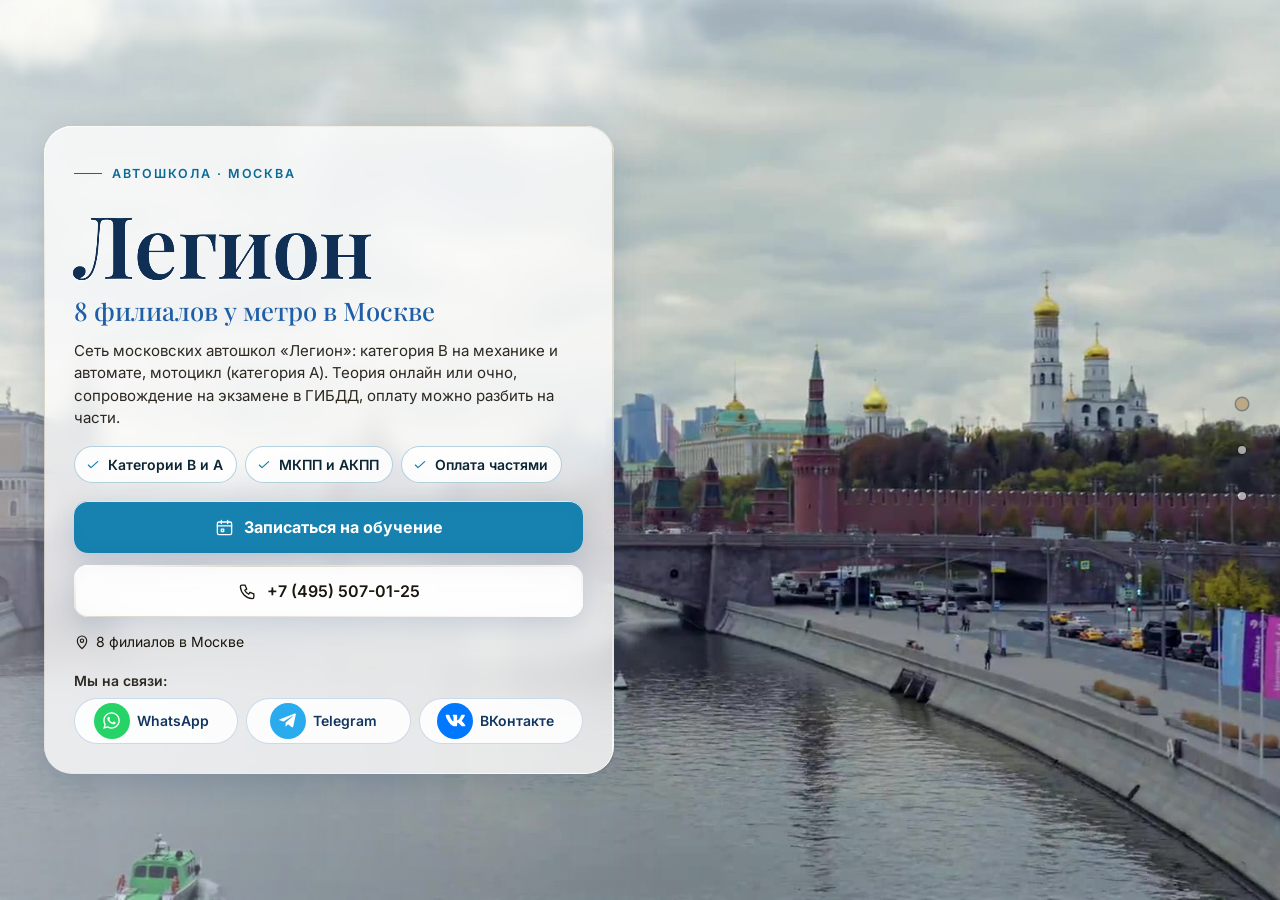
==== index.html @ 0f0a2a5a "Автошкола «Легион»: этап 1 — главная, цены, контакты" ====
<!DOCTYPE html>
<html lang="ru" data-theme="light">
<head>
<meta charset="utf-8">
<meta name="viewport" content="width=device-width, initial-scale=1, viewport-fit=cover">
<title>Автошкола «Легион» — права категорий B и A, 8 филиалов в Москве, от 34 000 ₽</title>
<meta name="description" content="Автошкола «Легион» в Москве: категория B на МКПП и АКПП от 34 000 ₽, мотоцикл (A) от 23 000 ₽. 8 филиалов у метро: Семёновская, Новокосино, Кузьминки, Некрасовка и другие. Телефон +7 (495) 507-01-25.">
<meta name="robots" content="noindex, nofollow, noarchive">
<meta name="geo.region" content="RU-SPE">
<meta name="geo.placename" content="Санкт-Петербург">
<meta name="geo.position" content="59.8944504;30.4585142">
<meta name="ICBM" content="59.8944504, 30.4585142">
<meta property="og:type" content="website">
<meta property="og:locale" content="ru_RU">
<meta property="og:site_name" content="Автошкола «Легион»">
<meta property="og:title" content="Автошкола «Легион» — права категорий B и A, 8 филиалов в Москве, от 34 000 ₽">
<meta property="og:description" content="Автошкола «Легион» в Москве: категория B на МКПП и АКПП от 34 000 ₽, мотоцикл (A) от 23 000 ₽. 8 филиалов у метро: Семёновская, Новокосино, Кузьминки, Некрасовка и другие. Телефон +7 (495) 507-01-25.">
<meta name="twitter:card" content="summary_large_image">
<meta name="twitter:title" content="Автошкола «Легион» — права категорий B и A, 8 филиалов в Москве, от 34 000 ₽">
<meta name="twitter:description" content="Автошкола «Легион» в Москве: категория B на МКПП и АКПП от 34 000 ₽, мотоцикл (A) от 23 000 ₽. 8 филиалов у метро: Семёновская, Новокосино, Кузьминки, Некрасовка и другие. Телефон +7 (495) 507-01-25.">
<meta name="theme-color" content="#eef8fd">
<link rel="icon" href="data:image/svg+xml,%3Csvg%20xmlns%3D%22http%3A//www.w3.org/2000/svg%22%20viewBox%3D%220%200%2064%2064%22%3E%3Crect%20width%3D%2264%22%20height%3D%2264%22%20rx%3D%2214%22%20fill%3D%22%231f5fa8%22/%3E%3Ccircle%20cx%3D%2232%22%20cy%3D%2232%22%20r%3D%2217%22%20fill%3D%22none%22%20stroke%3D%22%23fff%22%20stroke-width%3D%225%22/%3E%3Ccircle%20cx%3D%2232%22%20cy%3D%2232%22%20r%3D%225%22%20fill%3D%22%23ffc54d%22/%3E%3C/svg%3E">
<script>document.documentElement.classList.add('js');try{var _i=parseInt(localStorage.getItem('nb_fs2'),10),_f=[1,1.15,1.3,1.5][_i];if(_f)document.documentElement.style.setProperty('--fs',_f)}catch(e){}</script>
<style id="hero-timing">:root{--hero-d:1.2s}</style>
<link rel="preload" as="image" href="img/hero-poster.jpg" fetchpriority="high">
<!-- шрифты лежат внутри сайта: Google Fonts у российской аудитории режется -->
<style>
@font-face{font-family:'Inter';font-style:normal;font-weight:400;font-display:swap;src:url(assets/fonts/inter-400-cyrillic-ext.woff2) format('woff2');unicode-range:U+0460-052F, U+1C80-1C8A, U+20B4, U+2DE0-2DFF, U+A640-A69F, U+FE2E-FE2F}
@font-face{font-family:'Inter';font-style:normal;font-weight:400;font-display:swap;src:url(assets/fonts/inter-400-cyrillic.woff2) format('woff2');unicode-range:U+0301, U+0400-045F, U+0490-0491, U+04B0-04B1, U+2116}
@font-face{font-family:'Inter';font-style:normal;font-weight:400;font-display:swap;src:url(assets/fonts/inter-400-latin-ext.woff2) format('woff2');unicode-range:U+0100-02BA, U+02BD-02C5, U+02C7-02CC, U+02CE-02D7, U+02DD-02FF, U+0304, U+0308, U+0329, U+1D00-1DBF, U+1E00-1E9F, U+1EF2-1EFF, U+2020, U+20A0-20AB, U+20AD-20C0, U+2113, U+2C60-2C7F, U+A720-A7FF}
@font-face{font-family:'Inter';font-style:normal;font-weight:400;font-display:swap;src:url(assets/fonts/inter-400-latin.woff2) format('woff2');unicode-range:U+0000-00FF, U+0131, U+0152-0153, U+02BB-02BC, U+02C6, U+02DA, U+02DC, U+0304, U+0308, U+0329, U+2000-206F, U+20AC, U+2122, U+2191, U+2193, U+2212, U+2215, U+FEFF, U+FFFD}
@font-face{font-family:'Inter';font-style:normal;font-weight:500;font-display:swap;src:url(assets/fonts/inter-500-cyrillic-ext.woff2) format('woff2');unicode-range:U+0460-052F, U+1C80-1C8A, U+20B4, U+2DE0-2DFF, U+A640-A69F, U+FE2E-FE2F}
@font-face{font-family:'Inter';font-style:normal;font-weight:500;font-display:swap;src:url(assets/fonts/inter-500-cyrillic.woff2) format('woff2');unicode-range:U+0301, U+0400-045F, U+0490-0491, U+04B0-04B1, U+2116}
@font-face{font-family:'Inter';font-style:normal;font-weight:500;font-display:swap;src:url(assets/fonts/inter-500-latin-ext.woff2) format('woff2');unicode-range:U+0100-02BA, U+02BD-02C5, U+02C7-02CC, U+02CE-02D7, U+02DD-02FF, U+0304, U+0308, U+0329, U+1D00-1DBF, U+1E00-1E9F, U+1EF2-1EFF, U+2020, U+20A0-20AB, U+20AD-20C0, U+2113, U+2C60-2C7F, U+A720-A7FF}
@font-face{font-family:'Inter';font-style:normal;font-weight:500;font-display:swap;src:url(assets/fonts/inter-500-latin.woff2) format('woff2');unicode-range:U+0000-00FF, U+0131, U+0152-0153, U+02BB-02BC, U+02C6, U+02DA, U+02DC, U+0304, U+0308, U+0329, U+2000-206F, U+20AC, U+2122, U+2191, U+2193, U+2212, U+2215, U+FEFF, U+FFFD}
@font-face{font-family:'Inter';font-style:normal;font-weight:600;font-display:swap;src:url(assets/fonts/inter-600-cyrillic-ext.woff2) format('woff2');unicode-range:U+0460-052F, U+1C80-1C8A, U+20B4, U+2DE0-2DFF, U+A640-A69F, U+FE2E-FE2F}
@font-face{font-family:'Inter';font-style:normal;font-weight:600;font-display:swap;src:url(assets/fonts/inter-600-cyrillic.woff2) format('woff2');unicode-range:U+0301, U+0400-045F, U+0490-0491, U+04B0-04B1, U+2116}
@font-face{font-family:'Inter';font-style:normal;font-weight:600;font-display:swap;src:url(assets/fonts/inter-600-latin-ext.woff2) format('woff2');unicode-range:U+0100-02BA, U+02BD-02C5, U+02C7-02CC, U+02CE-02D7, U+02DD-02FF, U+0304, U+0308, U+0329, U+1D00-1DBF, U+1E00-1E9F, U+1EF2-1EFF, U+2020, U+20A0-20AB, U+20AD-20C0, U+2113, U+2C60-2C7F, U+A720-A7FF}
@font-face{font-family:'Inter';font-style:normal;font-weight:600;font-display:swap;src:url(assets/fonts/inter-600-latin.woff2) format('woff2');unicode-range:U+0000-00FF, U+0131, U+0152-0153, U+02BB-02BC, U+02C6, U+02DA, U+02DC, U+0304, U+0308, U+0329, U+2000-206F, U+20AC, U+2122, U+2191, U+2193, U+2212, U+2215, U+FEFF, U+FFFD}
@font-face{font-family:'Inter';font-style:normal;font-weight:700;font-display:swap;src:url(assets/fonts/inter-700-cyrillic-ext.woff2) format('woff2');unicode-range:U+0460-052F, U+1C80-1C8A, U+20B4, U+2DE0-2DFF, U+A640-A69F, U+FE2E-FE2F}
@font-face{font-family:'Inter';font-style:normal;font-weight:700;font-display:swap;src:url(assets/fonts/inter-700-cyrillic.woff2) format('woff2');unicode-range:U+0301, U+0400-045F, U+0490-0491, U+04B0-04B1, U+2116}
@font-face{font-family:'Inter';font-style:normal;font-weight:700;font-display:swap;src:url(assets/fonts/inter-700-latin-ext.woff2) format('woff2');unicode-range:U+0100-02BA, U+02BD-02C5, U+02C7-02CC, U+02CE-02D7, U+02DD-02FF, U+0304, U+0308, U+0329, U+1D00-1DBF, U+1E00-1E9F, U+1EF2-1EFF, U+2020, U+20A0-20AB, U+20AD-20C0, U+2113, U+2C60-2C7F, U+A720-A7FF}
@font-face{font-family:'Inter';font-style:normal;font-weight:700;font-display:swap;src:url(assets/fonts/inter-700-latin.woff2) format('woff2');unicode-range:U+0000-00FF, U+0131, U+0152-0153, U+02BB-02BC, U+02C6, U+02DA, U+02DC, U+0304, U+0308, U+0329, U+2000-206F, U+20AC, U+2122, U+2191, U+2193, U+2212, U+2215, U+FEFF, U+FFFD}
@font-face{font-family:'Playfair Display';font-style:normal;font-weight:500;font-display:swap;src:url(assets/fonts/playfair-display-500-cyrillic.woff2) format('woff2');unicode-range:U+0301, U+0400-045F, U+0490-0491, U+04B0-04B1, U+2116}
@font-face{font-family:'Playfair Display';font-style:normal;font-weight:500;font-display:swap;src:url(assets/fonts/playfair-display-500-latin-ext.woff2) format('woff2');unicode-range:U+0100-02BA, U+02BD-02C5, U+02C7-02CC, U+02CE-02D7, U+02DD-02FF, U+0304, U+0308, U+0329, U+1D00-1DBF, U+1E00-1E9F, U+1EF2-1EFF, U+2020, U+20A0-20AB, U+20AD-20C0, U+2113, U+2C60-2C7F, U+A720-A7FF}
@font-face{font-family:'Playfair Display';font-style:normal;font-weight:500;font-display:swap;src:url(assets/fonts/playfair-display-500-latin.woff2) format('woff2');unicode-range:U+0000-00FF, U+0131, U+0152-0153, U+02BB-02BC, U+02C6, U+02DA, U+02DC, U+0304, U+0308, U+0329, U+2000-206F, U+20AC, U+2122, U+2191, U+2193, U+2212, U+2215, U+FEFF, U+FFFD}
@font-face{font-family:'Playfair Display';font-style:normal;font-weight:600;font-display:swap;src:url(assets/fonts/playfair-display-600-cyrillic.woff2) format('woff2');unicode-range:U+0301, U+0400-045F, U+0490-0491, U+04B0-04B1, U+2116}
@font-face{font-family:'Playfair Display';font-style:normal;font-weight:600;font-display:swap;src:url(assets/fonts/playfair-display-600-latin-ext.woff2) format('woff2');unicode-range:U+0100-02BA, U+02BD-02C5, U+02C7-02CC, U+02CE-02D7, U+02DD-02FF, U+0304, U+0308, U+0329, U+1D00-1DBF, U+1E00-1E9F, U+1EF2-1EFF, U+2020, U+20A0-20AB, U+20AD-20C0, U+2113, U+2C60-2C7F, U+A720-A7FF}
@font-face{font-family:'Playfair Display';font-style:normal;font-weight:600;font-display:swap;src:url(assets/fonts/playfair-display-600-latin.woff2) format('woff2');unicode-range:U+0000-00FF, U+0131, U+0152-0153, U+02BB-02BC, U+02C6, U+02DA, U+02DC, U+0304, U+0308, U+0329, U+2000-206F, U+20AC, U+2122, U+2191, U+2193, U+2212, U+2215, U+FEFF, U+FFFD}
/* ===== Notary site — generator stylesheet (light warm base, dark theme by toggle) ===== */
:root{
  --p100:#665230; --p90:#97825e; --p80:#bba887; --p70:#c2b9a9; --p50:#dad5ce; --p40:#e0dedb;
  --p30:#eeece9; --p20:#f1f1f0; --p10:#f8f8f8; --n100:#0e0f11; --n90:#3c404b; --n10:#fff;

  --bg:var(--p10); --bg2:var(--p20); --bg3:var(--p30); --card:var(--n10); --text:var(--n100); --muted:var(--n90);
  --line:var(--p50); --line2:var(--p40); --accent:var(--p90); --accent-d:var(--p100); --accent-l:var(--p80); --accent-soft:var(--p30);
  --on-accent:#fff; --shadow:0 1px 10px rgba(51,51,51,.10); --shadow-lg:0 12px 40px rgba(30,24,10,.14);
  --hero-ov1:rgba(14,15,17,.72); --hero-ov2:rgba(14,15,17,.30); --sec-ov:rgba(248,248,248,.72);
  --ok:#2e8b57; --bad:#b4453b;
  /* те же цвета составляющими: rgba() понимают все браузеры, color-mix() — нет */
  --bg-rgb:248,248,248; --card-rgb:255,255,255; --accent-rgb:151,130,94; --ok-rgb:46,139,87;

  --zc:var(--fs); --fs:1; --vwu:calc(1vw / var(--fs)); --vhu:calc(1vh / var(--fs));   /* масштаб текста (А−/А+) и «честные» vw/vh под ним */
  --hdr-h:68px; --bar-h:70px; --vh:calc(100*var(--vhu)); --gap:24px; --radius:14px; --radius-s:10px;
  --font:"Inter",Tahoma,Arial,sans-serif; --serif:"Playfair Display",Georgia,"Times New Roman",serif;
  --ease:cubic-bezier(.65,.05,.36,1); --speed:520ms;
}
html[data-theme="dark"]{
  --bg:#17150f; --bg2:#1d1a13; --bg3:#252117; --card:#221e15; --text:#f1ebdf; --muted:#b9ae98;
  --line:#3a3325; --line2:#2f2a1e; --accent:#c9b17f; --accent-d:#e0cf9f; --accent-l:#8d7b58; --accent-soft:#2a251a;
  --on-accent:#17150f; --shadow:0 1px 12px rgba(0,0,0,.45); --shadow-lg:0 14px 40px rgba(0,0,0,.55);
  --hero-ov1:rgba(10,9,6,.80); --hero-ov2:rgba(10,9,6,.40); --sec-ov:rgba(16,15,12,.76);
  --bg-rgb:23,21,15; --card-rgb:34,30,21; --accent-rgb:201,177,127;
}

*,*::before,*::after{box-sizing:border-box}
/* А−/А+: весь сайт — шапка, плашки, меню, формы, окна — растёт пропорционально, как при увеличении масштаба в браузере */
html{-webkit-text-size-adjust:100%;scroll-behavior:auto;zoom:var(--fs,1)}
html,body{height:100%;margin:0;overflow:hidden;background:var(--bg);color:var(--text);
  font-family:var(--font);font-size:16px;line-height:1.55;-webkit-font-smoothing:antialiased}
body{overscroll-behavior:none;position:relative}
a{color:inherit;text-decoration:none}
img{display:block;max-width:100%}
button{font:inherit;color:inherit;background:none;border:0;padding:0;cursor:pointer}
input,select,textarea{font:inherit;color:inherit}
h1,h2,h3,h4,p{margin:0}
ul{margin:0;padding:0;list-style:none}
svg{display:block}
.ico{width:22px;height:22px;stroke:currentColor;fill:none;stroke-width:1.7;stroke-linecap:round;stroke-linejoin:round;flex:none}
.vh{position:absolute!important;width:1px;height:1px;overflow:hidden;clip:rect(0 0 0 0);white-space:nowrap}

/* ---------- typography helpers ---------- */
.kicker{display:inline-flex;align-items:center;gap:10px;font-size:13px;font-weight:600;letter-spacing:.14em;text-transform:uppercase;color:var(--accent)}
.kicker::before{content:"";width:28px;height:1px;background:var(--accent)}
.h2{font-size:clamp(26px,calc(3.2*var(--vwu,1vw)),40px);font-weight:600;letter-spacing:-.02em;line-height:1.12;margin-top:10px}
.lead{color:var(--muted);font-size:17px;max-width:640px;margin-top:12px}
.sec-head{margin-bottom:28px}
#contacts .sec-head{margin-bottom:18px}

/* ---------- buttons ---------- */
.btn{display:inline-flex;align-items:center;justify-content:center;gap:10px;min-height:48px;padding:0 22px;border-radius:999px;
  font-weight:600;font-size:15px;line-height:1;border:1.5px solid transparent;transition:background .25s,color .25s,border-color .25s,transform .2s,box-shadow .25s;white-space:nowrap}
.btn:active{transform:translateY(1px)}
.btn-primary{background:var(--accent-d);color:var(--on-accent);border-color:var(--accent-d)}
.btn-primary:hover{background:var(--accent);border-color:var(--accent);color:#fff}
html[data-theme="dark"] .btn-primary:hover{color:#17150f}
.btn-ghost{border-color:var(--line);color:var(--text);background:var(--card)}
.btn-ghost:hover{border-color:var(--accent);color:var(--accent-d)}
.btn-light{background:rgba(255,255,255,.14);color:#fff;border-color:rgba(255,255,255,.55);backdrop-filter:blur(6px)}
.btn-light:hover{background:#fff;color:var(--n100)}
.btn-white{background:#fff;color:var(--n100);border-color:#fff}
.btn-white:hover{background:var(--p30);border-color:var(--p30)}
.btn .ico{width:18px;height:18px}
.btn-sm{min-height:44px;padding:0 16px;font-size:14px}

/* ---------- header ---------- */
.hdr{position:fixed;top:0;left:0;right:0;height:var(--hdr-h);z-index:200;display:flex;align-items:center;
  zoom:calc(1 / var(--zc,1)); --vwu:1vw; --vhu:1vh;   /* А−/А+ шапку не трогают: она всегда как при 100 % (страница в zoom, шапка — встречный zoom) */
  background:rgba(var(--bg-rgb),.88);backdrop-filter:blur(12px);-webkit-backdrop-filter:blur(12px);
  border-bottom:1px solid var(--line2);transition:background .3s}
.hdr-in{width:100%;max-width:1280px;margin:0 auto;padding:0 28px;display:flex;align-items:center;gap:24px}
.brand{display:flex;align-items:center;gap:12px;min-width:0;min-height:44px}
.mono-img{object-fit:contain;background:#fff;padding:2px;box-sizing:border-box}
.mono{width:42px;height:42px;border-radius:12px;background:var(--accent-d);color:var(--on-accent);display:grid;place-items:center;
  font-family:var(--serif);font-size:20px;font-weight:600;flex:none;letter-spacing:.02em}
.brand-t{display:flex;flex-direction:column;line-height:1.15;min-width:0}
.brand-n{font-weight:600;font-size:15px;white-space:nowrap;overflow:hidden;text-overflow:ellipsis}
.brand-s{font-size:13px;color:var(--muted);white-space:nowrap;overflow:hidden;text-overflow:ellipsis}
.nav{display:flex;align-items:center;gap:4px;margin-left:auto}
.nav > li{position:relative}
.nav-a{display:inline-flex;align-items:center;gap:6px;min-height:44px;padding:10px 12px;border-radius:8px;font-size:14px;font-weight:500;color:var(--text);opacity:.8;transition:opacity .2s,background .2s}
.nav-a:hover,.nav-a.cur,.nav > li.open > .nav-a{opacity:1;background:var(--bg3)}
.nav-a .chev{width:14px;height:14px;transition:transform .25s}
.nav > li.open > .nav-a .chev{transform:rotate(180deg)}
.hdr-tools{display:flex;align-items:center;gap:6px;margin-left:8px}
.tool{width:44px;height:44px;border-radius:10px;display:grid;place-items:center;color:var(--text);opacity:.8;transition:background .2s,opacity .2s}
.tool:hover{background:var(--bg3);opacity:1}
.tool .ico{width:20px;height:20px}
.tool-lang{width:auto;padding:0 10px;gap:6px;font-size:13px;font-weight:600;letter-spacing:.04em;display:flex;align-items:center}
.lang-wrap{position:relative}
.lang-dd{position:absolute;right:0;top:calc(100% + 8px);background:var(--card);border:1px solid var(--line);border-radius:12px;box-shadow:var(--shadow-lg);
  padding:6px;min-width:190px;display:none;z-index:210}
.lang-wrap.open .lang-dd{display:block}
.lang-dd button,.lang-dd a{display:flex;width:100%;align-items:center;gap:10px;min-height:44px;padding:9px 12px;border-radius:8px;font-size:14px;text-align:left}
.lang-dd button:hover,.lang-dd a:hover{background:var(--bg3)}
.lang-dd button.cur,.lang-dd a.cur{color:var(--accent-d);font-weight:600}
.lang-dd b{font-size:13px;letter-spacing:.08em;width:26px;color:var(--muted)}
.hdr-book{margin-left:4px}
.burger{display:none}
.moon,.sun{display:none}
html[data-theme="dark"] .sun{display:block}
html:not([data-theme="dark"]) .moon{display:block}

/* mega menu */
.mega{position:absolute;left:50%;top:calc(100% + 10px);transform:translateX(-50%);width:min(980px,calc(calc(100*var(--vwu,1vw)) - 40px));
  background:var(--card);border:1px solid var(--line);border-radius:16px;box-shadow:var(--shadow-lg);padding:20px;display:none;z-index:210}
.nav > li.open > .mega{display:block}
.mega-head{display:flex;justify-content:space-between;align-items:baseline;gap:16px;padding:0 6px 14px;border-bottom:1px solid var(--line2);margin-bottom:12px}
.mega-head b{font-size:14px}
.mega-head span{font-size:13px;color:var(--muted)}
.mega-grid{display:grid;grid-template-columns:repeat(2,1fr);gap:4px}
.mega-it{display:flex;gap:12px;align-items:flex-start;padding:10px 12px;border-radius:10px;text-align:left;width:100%;transition:background .2s}
.mega-it:hover{background:var(--bg3)}
.mega-it .cic{width:38px;height:38px;border-radius:10px;background:var(--accent-soft);color:var(--accent-d);display:grid;place-items:center;flex:none}
.mega-it .cic .ico{width:20px;height:20px}
.mega-it b{display:block;font-size:14px;font-weight:600}
.mega-it small{display:block;font-size:13px;color:var(--muted);line-height:1.35;margin-top:2px}
.mega-it em{font-style:normal;font-size:13px;color:var(--accent);margin-top:3px;display:block}

/* mobile menu */
.mmenu{position:fixed;top:calc(var(--hdr-h) / var(--zc,1));left:0;right:0;bottom:var(--bar-h);z-index:190;background:var(--bg);overflow-y:auto;padding:14px 18px 30px;display:none}
.mmenu.open{display:block}
.mmenu a,.mmenu .macc > button{display:flex;align-items:center;justify-content:space-between;width:100%;padding:14px 6px;border-bottom:1px solid var(--line2);font-size:17px;font-weight:500;text-align:left}
.mmenu .macc > button .chev{width:18px;height:18px;transition:transform .25s}
.mmenu .macc.open > button .chev{transform:rotate(180deg)}
.mmenu .macc-list{display:none;padding:4px 0 8px}
.mmenu .macc.open .macc-list{display:block}
.mmenu .macc-list button{display:flex;align-items:center;gap:12px;width:100%;padding:11px 8px;border-radius:10px;text-align:left;font-size:15px}
.mmenu .macc-list button:hover{background:var(--bg3)}
.mmenu .macc-list .cic{width:32px;height:32px;border-radius:8px;background:var(--accent-soft);color:var(--accent-d);display:grid;place-items:center;flex:none}
.mmenu .macc-list .cic .ico{width:17px;height:17px}
.mmenu-foot{display:flex;flex-wrap:wrap;gap:8px;margin-top:18px}
.mmenu-foot .btn{flex:1}

/* ---------- full-page scroller ---------- */
.fp{position:relative;width:100%;height:var(--vh);overflow:hidden}
.fp-track{will-change:transform;transition:transform var(--speed) var(--ease)}
.fp-track.no-anim{transition:none}
.sec{position:relative;height:var(--vh);width:100%;overflow:hidden}
.sec-scroll{height:100%;overflow-y:auto;overflow-x:hidden;display:flex;flex-direction:column;
  padding:calc(var(--hdr-h) / var(--zc,1) + 20px) 28px calc(var(--bar-h) + 96px);-webkit-overflow-scrolling:touch;scrollbar-width:thin;scrollbar-color:var(--line) transparent}
.wrap{margin:auto;width:100%;max-width:1180px}
.sec-alt{background:var(--bg2)}

/* reveal animation */
.rv{opacity:0;transform:translateY(18px);transition:opacity .7s ease,transform .7s ease;transition-delay:calc(var(--i,0) * 90ms)}
.sec.active .rv{opacity:1;transform:none}

/* side dots */
.dots{position:fixed;right:16px;top:50%;transform:translateY(-50%);z-index:150;display:flex;flex-direction:column;gap:2px}
.dots button{position:relative;width:44px;height:44px;display:grid;place-items:center}
.dots button::after{content:"";width:8px;height:8px;border-radius:50%;background:var(--muted);opacity:.45;transition:transform .25s,opacity .25s,background .25s}
.dots button:hover::after{opacity:.9}
.dots button.cur::after{background:var(--accent);opacity:1;transform:scale(1.5)}
.dots button span{position:absolute;right:32px;top:50%;transform:translateY(-50%) translateX(6px);background:var(--n100);color:#fff;font-size:13px;
  padding:5px 10px;border-radius:6px;white-space:nowrap;opacity:0;pointer-events:none;transition:opacity .2s,transform .2s}
.dots button:hover span{opacity:1;transform:translateY(-50%)}
.sec-hero ~ .dots{color:#fff}
body[data-sec="0"] .dots button::after{background:#fff}
body[data-sec="0"] .dots button.cur::after{background:var(--p80)}

.sec:not(.sec-hero) .sec-scroll{position:relative;z-index:1}

.status{display:inline-flex;align-items:center;gap:8px;padding:8px 14px 8px 10px;border-radius:999px;background:rgba(255,255,255,.12);border:1px solid rgba(255,255,255,.28);font-size:13px;backdrop-filter:blur(6px)}
.status i{width:9px;height:9px;border-radius:50%;background:#7bd389;box-shadow:0 0 0 3px rgba(123,211,137,.28)}
.status.closed i{background:#f08a7e;box-shadow:0 0 0 3px rgba(240,138,126,.28)}
.status.soon i{background:#f0c674;box-shadow:0 0 0 3px rgba(240,198,116,.28)}
.status span{opacity:.85}
.addr-link{display:inline-flex;align-items:center;gap:6px;border-bottom:1px solid currentColor;padding:13px 0 14px;margin:-13px 0 -14px;transition:color .2s}
.addr-link:hover{color:var(--accent)}
.addr-link .ico{width:16px;height:16px}

/* ---------- services ---------- */
.svc-grid{display:grid;grid-template-columns:repeat(5,1fr);gap:14px}
.svc{display:flex;flex-direction:column;align-items:flex-start;gap:10px;padding:18px 16px 16px;border-radius:var(--radius);background:var(--card);border:1px solid var(--line2);
  text-align:left;min-height:170px;transition:transform .25s,box-shadow .25s,border-color .25s;position:relative}
.svc:hover{transform:translateY(-3px);box-shadow:var(--shadow-lg);border-color:var(--accent-l)}
.svc .cic{width:44px;height:44px;border-radius:12px;background:var(--accent-soft);color:var(--accent-d);display:grid;place-items:center}
.svc b{font-size:15px;font-weight:600;line-height:1.3}
.svc small{font-size:13px;color:var(--muted);line-height:1.35}
.svc em{font-style:normal;font-size:13px;color:var(--accent);margin-top:auto;padding-top:6px;display:inline-flex;align-items:center;gap:4px}
.svc em .ico{width:12px;height:12px}

/* ---------- about ---------- */
.about{display:grid;grid-template-columns:1.15fr .85fr;gap:48px;align-items:start}
.about-txt p{color:var(--muted);margin-top:14px;font-size:16px}
.about-txt p:first-of-type{color:var(--text)}
.quote{margin-top:22px;padding:16px 20px;border-left:3px solid var(--accent);background:var(--card);border-radius:0 12px 12px 0;font-family:var(--serif);font-size:18px;line-height:1.45;color:var(--text)}
.creds{display:grid;gap:10px}
.cred{display:flex;gap:14px;align-items:center;padding:14px 16px;border-radius:12px;background:var(--card);border:1px solid var(--line2)}
.cred .cic{width:40px;height:40px;border-radius:10px;background:var(--accent-soft);color:var(--accent-d);display:grid;place-items:center;flex:none}
.cred .cic .ico{width:20px;height:20px}
.cred small{display:block;font-size:13px;color:var(--muted);text-transform:uppercase;letter-spacing:.06em}
.cred b{display:block;font-size:15px;font-weight:600;line-height:1.3}
.chips{display:flex;flex-wrap:wrap;gap:8px;margin-top:16px}
.chips li{padding:8px 14px;border-radius:999px;border:1px solid var(--accent-l);color:var(--accent-d);font-size:13.5px;font-weight:500;background:var(--card)}
.strong-lbl{margin-top:22px;font-size:13px;text-transform:uppercase;letter-spacing:.1em;color:var(--muted)}

/* ---------- how ---------- */
.steps{display:grid;grid-template-columns:repeat(5,1fr);gap:16px;position:relative;margin-top:14px}
.steps::before{content:"";position:absolute;left:8%;right:8%;top:30px;height:1px;background:var(--line)}
.step{position:relative;padding:0 8px}
.step-n{width:60px;height:60px;border-radius:50%;background:var(--card);border:1.5px solid var(--accent-l);color:var(--accent-d);display:grid;place-items:center;
  font-family:var(--serif);font-size:24px;font-weight:600;position:relative;z-index:1;transition:background .4s,color .4s}
.sec.active .step-n{animation:pop .6s var(--ease) both;animation-delay:calc(var(--i) * 140ms + 150ms)}
@keyframes pop{0%{transform:scale(.6);opacity:0}60%{transform:scale(1.08);opacity:1}100%{transform:scale(1)}}
.step b{display:block;margin-top:16px;font-size:17px;font-weight:600}
.step p{color:var(--muted);font-size:14.5px;margin-top:6px}

/* ---------- reviews ---------- */
.reviews{display:grid;grid-template-columns:300px 1fr;gap:28px;align-items:start}
.rsum{background:var(--card);border:1px solid var(--line2);border-radius:var(--radius);padding:26px 24px;text-align:center}
.rsum .big{font-family:var(--serif);font-size:64px;line-height:1;font-weight:500;color:var(--accent-d)}
.stars{display:inline-flex;gap:3px;--fill:100%}
.stars svg{width:20px;height:20px}
.stars .st{fill:var(--line);stroke:none}
.stars .st.on{fill:#e7b73b}
.stars .st.half{fill:url(#halfgrad)}
.rsum .stars{margin-top:8px}
.rsum p{color:var(--muted);font-size:13.5px;margin-top:10px;line-height:1.4}
.rsum .btn{margin-top:16px;width:100%}
.rsum .gis{display:block;margin:10px 0 -14px;padding:14px 0;font-size:13px;color:var(--accent-d);text-decoration:underline;text-underline-offset:3px}
.rgrid{display:grid;grid-template-columns:repeat(2,1fr);gap:14px}
.rev{background:var(--card);border:1px solid var(--line2);border-radius:var(--radius);padding:20px;display:flex;flex-direction:column;gap:10px}
.rev .stars svg{width:15px;height:15px}
.rev p{font-size:14.5px;line-height:1.5;flex:1}
.rev p::before{content:"“";font-family:var(--serif);color:var(--accent);font-size:22px;line-height:0;margin-right:4px;vertical-align:-6px}
.rev-meta{display:flex;flex-wrap:wrap;justify-content:space-between;gap:4px 10px;align-items:baseline;font-size:13px;color:var(--muted)}
.rev-meta b{color:var(--text);font-weight:600}
.rev-src{display:inline-flex;align-items:center;gap:5px;white-space:nowrap;margin-left:auto}
.rev-src i{width:6px;height:6px;border-radius:50%;background:var(--accent)}
.rev-sample{color:var(--muted);font-style:italic;opacity:.85}
.rev-real{color:var(--accent-d);font-weight:600}
.rev-real i{background:var(--ok)}
.rev-is-real{border-color:var(--accent-l)}
.demo-note{margin-top:14px;max-width:760px;font-size:13.5px;line-height:1.45;color:var(--muted);background:var(--accent-soft);
  border-left:3px solid var(--accent);border-radius:0 8px 8px 0;padding:8px 12px}
.rnote{margin-top:14px;font-size:13px;color:var(--muted)}

/* ---------- faq ---------- */
.faq{display:grid;grid-template-columns:1fr 1fr;gap:0 32px;align-items:start}
.faq-col{display:flex;flex-direction:column}
.fq{border-bottom:1px solid var(--line)}
.fq > button{display:flex;width:100%;align-items:center;justify-content:space-between;gap:16px;min-height:44px;padding:16px 4px;text-align:left;font-weight:600;font-size:15.5px;line-height:1.35}
.fq > button .pl{width:26px;height:26px;border-radius:50%;border:1px solid var(--line);display:grid;place-items:center;flex:none;color:var(--accent-d);transition:transform .3s,background .3s}
.fq > button .pl .ico{width:14px;height:14px}
.fq.open > button .pl{transform:rotate(45deg);background:var(--accent-soft)}
.fq-a{display:grid;grid-template-rows:0fr;transition:grid-template-rows .35s var(--ease)}
.fq.open .fq-a{grid-template-rows:1fr}
.fq-a > div{overflow:hidden}
.fq-a p{color:var(--muted);font-size:14.5px;padding:0 4px 16px;line-height:1.55}
.fq-a .faq-note{font-size:13px;color:var(--accent-d);padding-bottom:6px}
.fq-a .faq-note:empty{display:none}

/* ---------- contacts ---------- */
.contacts{display:grid;grid-template-columns:1fr 1.05fr 1fr;gap:18px;align-items:stretch}
.contacts .cbox{padding:16px 18px}
.cbox{background:var(--card);border:1px solid var(--line2);border-radius:var(--radius);padding:20px}
.cl{display:grid;gap:12px}
.cl li{display:flex;gap:12px;align-items:flex-start}
.cl .cic{width:36px;height:36px;border-radius:10px;background:var(--accent-soft);color:var(--accent-d);display:grid;place-items:center;flex:none}
.cl .cic .ico{width:18px;height:18px}
.cl small{display:block;font-size:13px;color:var(--muted);text-transform:uppercase;letter-spacing:.06em}
.cl b{display:block;font-weight:500;font-size:15px;line-height:1.4}
.cl a.tel,.cl a.mail{display:block;padding:14px 0;margin:-14px 0}
.cl a.tel:hover,.cl a.mail:hover{color:var(--accent-d)}
.hours-link{display:inline-block;font-size:13px;color:var(--accent-d);text-decoration:underline;text-underline-offset:3px;padding:14px 0;margin:-14px 0}
.cl .msgs{display:flex;gap:8px;margin-top:4px;flex-wrap:wrap}
.cl .msgs a{display:inline-flex;align-items:center;gap:6px;padding:6px 10px;border-radius:8px;border:1px solid var(--line);font-size:13px;min-height:44px}
.cl .msgs a .ico{width:16px;height:16px}
.mapbox{display:flex;flex-direction:column;gap:12px;padding:12px}
.map{flex:1;min-height:280px;border-radius:10px;overflow:hidden;border:1px solid var(--line);background:var(--bg3);position:relative}
.map iframe{width:100%;height:100%;border:0;position:absolute;inset:0}
.map-actions{display:flex;gap:8px;flex-wrap:wrap}
.map-actions .btn{flex:1;min-height:44px;font-size:14px;padding:0 12px}

/* form */
.form h3{font-size:19px;font-weight:600}
.form .fdesc{color:var(--muted);font-size:13.5px;margin-top:6px}
.fg{display:grid;gap:8px;margin-top:12px}
.f2{display:grid;grid-template-columns:1fr 1fr;gap:10px}
.fld{display:flex;flex-direction:column;gap:4px}
.fld label{font-size:13px;color:var(--muted);font-weight:500}
.fld input,.fld select,.fld textarea{width:100%;background:var(--bg);border:1px solid var(--line);border-radius:10px;padding:8px 12px;font-size:14px;transition:border-color .2s,box-shadow .2s;min-height:44px}
.fld textarea{min-height:48px;resize:vertical}
.fld input:focus,.fld select:focus,.fld textarea:focus{outline:0;border-color:var(--accent);box-shadow:0 0 0 3px rgba(var(--accent-rgb),.22)}
.fld.err input,.fld.err select{border-color:var(--bad)}
.ferr{font-size:13px;color:var(--bad);display:none}
.fld.err .ferr{display:block}
.fnote{font-size:13px;color:var(--muted);margin-top:8px;line-height:1.4}
.fok{display:none;margin-top:10px;padding:10px 12px;border-radius:10px;background:rgba(var(--ok-rgb),.12);color:var(--ok);font-size:13.5px}
.fok.show{display:block}

.foot{margin-top:18px;padding-top:12px;padding-left:250px;flex-wrap:nowrap;align-items:flex-start;border-top:1px solid var(--line2);display:flex;justify-content:space-between;gap:16px;flex-wrap:wrap;font-size:13px;color:var(--muted)}
.foot p{max-width:none}
.foot .fl{white-space:nowrap;flex:none}
.foot .fl a{margin-left:14px;padding:14px 0;margin-top:-14px;margin-bottom:-14px;display:inline-block;min-width:44px;text-align:center;text-decoration:underline;text-underline-offset:3px}

/* ---------- bottom bar ---------- */
.bar{position:fixed;inset:auto 0 0;z-index:300;background:var(--card);box-shadow:0 -1px 10px rgba(51,51,51,.1);border-top:1px solid var(--line2);
  padding:6px 0;padding-bottom:calc(6px + env(safe-area-inset-bottom,0px))}
.bar-in{display:flex;justify-content:space-around;align-items:center;max-width:1080px;margin:0 auto}
.bi{display:flex;flex-direction:column;align-items:center;gap:5px;padding:8px 24px;border-radius:10px;font-size:13.5px;line-height:1;color:var(--text);opacity:.65;
  transition:opacity .3s,background .3s,color .3s;flex:1;max-width:190px;min-width:0}
.bi span{white-space:nowrap;max-width:100%;overflow:hidden;text-overflow:ellipsis}
.bi .ico{width:24px;height:24px}
.bi:hover{opacity:1;background:var(--bg3)}
.bi.cur{opacity:1;color:var(--accent-d)}


/* ---------- modals ---------- */
.modal{position:fixed;inset:0;z-index:400;background:rgba(14,15,17,.62);display:none;align-items:center;justify-content:center;padding:20px}
.modal.open{display:flex}
.mbox{background:var(--card);color:var(--text);border-radius:18px;width:100%;max-width:560px;max-height:min(calc(86*var(--vhu,1vh)),860px);overflow:auto;padding:26px 26px 22px;position:relative;box-shadow:var(--shadow-lg);
  animation:mup .3s var(--ease)}
@keyframes mup{from{opacity:0;transform:translateY(16px) scale(.98)}to{opacity:1;transform:none}}
.mbox-lg{max-width:760px}
.mclose{position:absolute;top:12px;right:12px;width:44px;height:44px;border-radius:50%;display:grid;place-items:center;color:var(--muted)}
.mclose:hover{background:var(--bg3);color:var(--text)}
.mbox h3{font-size:22px;font-weight:600;padding-right:36px}
.mbox .msub{color:var(--muted);font-size:14px;margin-top:4px}
.hours-t{width:100%;border-collapse:collapse;margin-top:16px;font-size:15px}
.hours-t td{padding:9px 6px;border-bottom:1px solid var(--line2)}
.hours-t td:last-child{text-align:right;font-weight:500;white-space:nowrap}
.hours-t tr.today td{color:var(--accent-d);font-weight:600}
.hours-t tr.today td:first-child::after{content:" · " attr(data-today);font-weight:400;font-size:13px;color:var(--muted)}
.hours-t tr.off td:last-child{color:var(--muted);font-weight:400}
.mnote{margin-top:14px;padding:12px 14px;border-radius:10px;background:var(--bg2);font-size:13.5px;color:var(--muted)}
.mnote b{display:block;color:var(--text);margin-bottom:3px;font-size:13px}
.mcontacts{display:flex;flex-wrap:wrap;gap:8px;margin-top:14px}
.mcontacts a{display:inline-flex;align-items:center;gap:7px;min-height:44px;padding:9px 13px;border-radius:10px;border:1px solid var(--line);font-size:13.5px}
.mcontacts a .ico{width:16px;height:16px}
.mcontacts a:hover{border-color:var(--accent)}
/* способы записи: позвонить, написать на почту, заказать обратный звонок */
.bk-opts{display:grid;gap:10px;margin-top:14px}
.bk-opt{display:flex;align-items:center;gap:14px;min-height:60px;padding:10px 16px;border-radius:14px;border:1px solid var(--line);background:var(--bg3);color:var(--text);font-size:16px;font-weight:600;text-align:left;text-decoration:none;transition:border-color .2s,background .2s}
.bk-opt:hover{border-color:var(--accent);background:var(--accent-soft)}
.bk-opt .ico{width:24px;height:24px;color:var(--accent-d);flex:none}
.bk-opt small{display:block;font-weight:400;font-size:13px;color:var(--muted);margin-top:1px}
.mbox-book{max-width:440px}
/* оплата значками, подпись у общего телефона */
.pay-pills{display:flex;flex-wrap:wrap;gap:6px;margin-top:5px}
.pay-pill{display:inline-flex;align-items:center;gap:6px;padding:4px 11px 4px 9px;border-radius:999px;border:1px solid var(--line);background:var(--bg3);font-size:13px;font-weight:600;line-height:1.3;white-space:nowrap}
.pay-pill .ico{width:15px;height:15px;color:var(--accent-d)}
.pay-pill.pay-logo{background:#fff;border-color:rgba(0,0,0,.12);padding:3px 11px;min-height:28px}
.pay-pill.pay-logo img{display:block;height:17px;width:auto}
.pay-pill.pay-logo img[src$="sbp.svg"]{height:20px}

.brand-t{display:flex;flex-direction:column;justify-content:center;gap:2px;line-height:1.1;min-width:0}
.brand-s{display:block;font-size:10.5px;font-weight:600;letter-spacing:.16em;text-transform:uppercase;color:var(--muted);white-space:nowrap;overflow:visible;text-overflow:clip}
.brand-n{font-size:16px;font-weight:600;white-space:nowrap;overflow:visible;text-overflow:clip}
.nav-a{white-space:nowrap}
#navServices{position:static}
.mega{max-height:calc(calc(100*var(--vhu,1vh)) - var(--hdr-h) - 24px);overflow-y:auto;top:calc(100% + 6px);width:min(980px,calc(calc(100*var(--vwu,1vw)) - 32px))}
@media screen and (max-width:760px){.mega-grid{grid-template-columns:1fr}}
@media screen and (max-width:479px){.brand-t{display:flex}.brand-s{font-size:9px;letter-spacing:.14em}.brand-n{font-size:12.5px;white-space:normal;line-height:1.12}}
.bk-inline{grid-template-columns:repeat(3,1fr);gap:8px}
.bk-inline .bk-opt{flex-direction:column;justify-content:center;gap:5px;min-height:76px;padding:9px 6px;font-size:13.5px;text-align:center;line-height:1.2}
.bk-inline .bk-opt .ico{width:22px;height:22px}
.bk-inline .bk-opt small{display:none}
/* services modal */
.svc-list{margin-top:16px;display:grid;grid-template-columns:1fr 1fr;gap:6px}
.svc-list button{display:flex;gap:10px;align-items:center;width:100%;min-height:44px;text-align:left;padding:10px 12px;border-radius:10px;font-size:14px;line-height:1.35;border:1px solid var(--line2);background:var(--bg)}
.svc-list button:hover{border-color:var(--accent);background:var(--accent-soft)}
.svc-list button .ico{width:16px;height:16px;color:var(--accent);margin-top:2px}
.mhint{font-size:13px;color:var(--muted);margin-top:12px}
.mhead{display:flex;gap:14px;align-items:center;padding-right:36px}
.mhead .cic{width:48px;height:48px;border-radius:12px;background:var(--accent-soft);color:var(--accent-d);display:grid;place-items:center;flex:none}

/* ---------- responsive ---------- */
@media (max-width:1200px){
  .svc-grid{grid-template-columns:repeat(5,1fr)}
  .svc{min-height:160px;padding:14px}
  .svc small{display:none}
}
@media screen and (max-width:991px){
  :root{--hdr-h:62px}
  .nav,.hdr-book{display:none}
  .burger{display:grid}
  .hdr-in{padding:0 18px;gap:12px}
}
@media (max-width:991px){
  :root{--bar-h:64px}
  .sec-scroll{padding:calc(var(--hdr-h) / var(--zc,1) + 16px) 22px calc(var(--bar-h) + 96px)}
  .dots{right:8px;gap:8px}
  .dots button span{display:none}
  .svc-grid{grid-template-columns:repeat(3,1fr);gap:10px}
  .svc{min-height:0}
  .about{grid-template-columns:1fr;gap:22px}
  .steps{grid-template-columns:repeat(5,1fr);gap:10px}
  .step-n{width:48px;height:48px;font-size:20px}
  .step b{font-size:15px}.step p{font-size:13px}
  .reviews{grid-template-columns:1fr;gap:16px}
  .rsum{display:flex;align-items:center;gap:18px;text-align:left;padding:16px 18px}
  .rsum .big{font-size:44px}.rsum .stars{margin:0}.rsum p{margin:0;flex:1}.rsum .btn{margin:0;width:auto}.rsum .gis{display:none}
  .faq{grid-template-columns:1fr;gap:0}
  .contacts{grid-template-columns:1fr 1fr}
  .foot{padding-left:0}
  .contacts .form{grid-column:1 / -1}
  .map{min-height:240px}
  .bi{padding:10px 12px;font-size:13px}
}
@media (max-width:767px){
  :root{--bar-h:62px}
  .h2{font-size:26px}
  .lead{font-size:15px}
  .sec-head{margin-bottom:18px}
  .sec-scroll{padding-left:16px;padding-right:16px}
  .svc-grid{grid-template-columns:repeat(2,1fr);gap:10px}
  .svc{padding:12px;gap:8px}
  .svc .cic{width:36px;height:36px}
  .svc b{font-size:13.5px}
  .svc em{display:none}
  .steps{grid-template-columns:1fr;gap:12px}
  .steps::before{left:24px;right:auto;top:10px;bottom:10px;height:auto;width:1px}
  .step{display:grid;grid-template-columns:48px 1fr;gap:14px;align-items:start;padding:0}
  .step-n{grid-row:1 / span 2}
  .step b{margin-top:10px;grid-column:2}
  .step p{grid-column:2;margin-top:2px}
  .rgrid{display:flex;overflow-x:auto;gap:12px;scroll-snap-type:x mandatory;padding-bottom:8px;margin:0 -16px;padding-left:16px;padding-right:16px;scrollbar-width:none}
  .rgrid::-webkit-scrollbar{display:none}
  .rev{flex:0 0 82%;scroll-snap-align:start}
  .rsum{flex-wrap:wrap;gap:12px}
  .rsum p{flex-basis:100%}
  .contacts{grid-template-columns:1fr;gap:14px}
  .contacts .form{grid-column:auto}
  .cbox{padding:16px}
  .map{min-height:220px}
  .f2{grid-template-columns:1fr}
  .foot{flex-direction:column;gap:8px;padding-left:0}
  .bi{padding:8px 4px;font-size:13px;gap:4px}
  .bi .ico{width:22px;height:22px}
  .sec-scroll{padding-bottom:calc(var(--bar-h) + 66px)}
  .mmenu{padding-bottom:80px}
  .demo-note{font-size:13px;padding:7px 10px}
  .mbox{padding:22px 18px 18px;border-radius:16px}
  .svc-list{grid-template-columns:1fr}
  .dots{right:6px;gap:0}
  .dots button{width:44px;height:44px}
  .dots button::after{width:6px;height:6px}
}
@media screen and (max-width:479px){
  :root{--hdr-h:58px}
  .mono{width:36px;height:36px;font-size:17px;border-radius:10px}
  .brand-n{font-size:14px}
  /* тапы в шапке доведены до 44px (см. .tool ниже) — на самой узкой ширине
     текстовому названию рядом с логотипом уже не хватает места без обрезки,
     поэтому в шапке оставляем только логотип-ссылку */
  .tool{width:44px;height:44px}
  .tool-lang{padding:0 8px;width:auto}
  .tool-lang .ico{display:none}
}
@media (max-width:479px){
  :root{--bar-h:60px}
  .svc{padding:11px 10px}
  .svc b{font-size:13px}
  .bi{padding:6px 2px;font-size:13px;gap:4px;width:100%;max-width:none;letter-spacing:-.01em}
  .bi .ico{width:20px;height:20px}
  .bar{padding:5px 0}
  .cl b{font-size:14px}
}
@media (max-height:640px) and (min-width:768px){
  .svc{min-height:0}
}
@media (prefers-reduced-motion:reduce){
  .fp-track{transition-duration:0s}
  .rv{transition:none;opacity:1;transform:none}
}


/* пометка «демонстрационный проект» в подвале */
.foot-demo{margin-top:.5em;font-size:13px;line-height:1.45;opacity:.62}
.foot-demo a{padding:14px 0;margin:-14px 0;display:inline-block;min-width:44px;text-decoration:underline}

/* --- материалы конторы (перенесённый контент клиента) --- */
.info-links{display:flex;flex-wrap:wrap;gap:10px;justify-content:center;margin-top:26px}
.info-links .ilink{display:inline-flex;align-items:center;gap:8px;min-height:44px;padding:9px 16px;border-radius:999px;border:1px solid var(--line);background:var(--card);color:var(--text);font:inherit;font-size:14px;cursor:pointer;transition:background .2s,border-color .2s}
.info-links .ilink:hover{border-color:var(--accent-d);background:var(--bg-alt)}
.info-tabs{display:flex;flex-wrap:wrap;gap:8px;margin:14px 0 4px}
.info-tabs button{min-height:44px;padding:7px 13px;border-radius:999px;border:1px solid var(--line);background:transparent;color:var(--text);font:inherit;font-size:13px;cursor:pointer}
.info-tabs button[aria-selected="true"]{background:var(--accent-d);border-color:var(--accent-d);color:#fff}
.info-body{max-height:min(calc(56*var(--vhu,1vh)),520px);overflow:auto;margin-top:10px;padding-right:4px}
.info-note{font-size:13px;opacity:.7;margin:6px 0 10px}
.info-i{border-bottom:1px solid var(--line)}
.info-i > button{width:100%;display:flex;justify-content:space-between;align-items:center;gap:12px;padding:13px 2px;background:none;border:0;color:inherit;font:inherit;font-weight:600;text-align:left;cursor:pointer}
.info-i > button .pl{width:26px;height:26px;border-radius:50%;border:1px solid var(--line);display:grid;place-items:center;flex:none;color:var(--accent-d);transition:transform .3s,background .3s}
.info-i > button .pl .ico{width:14px;height:14px}
.info-i.open > button .pl{transform:rotate(45deg);background:var(--accent-soft)}
.info-i > div{display:none;padding:0 2px 14px;font-size:15px;line-height:1.62}
.info-i.open > div{display:block}
.info-i p{margin:0 0 10px}
.info-i h4{margin:14px 0 6px;font-size:15px}
.info-i ul{margin:0 0 10px;padding-left:20px}
.info-i li{margin:0 0 5px}
.info-i table{width:100%;border-collapse:collapse;margin:0 0 12px;font-size:14px}
.info-i th,.info-i td{border:1px solid var(--line);padding:7px 9px;text-align:left;vertical-align:top}
.info-f{display:inline-flex;align-items:center;gap:7px;margin:0 8px 8px 0;min-height:44px;padding:7px 12px;border:1px solid var(--line);border-radius:8px;font-size:13px;text-decoration:none;color:var(--accent-d)}
.info-src{display:block;font-size:13px;opacity:.55;margin-top:8px}

/* мобильный: экран должен помещаться целиком, без прокрутки внутри секции —
   поэтому убираем самое объёмное (встроенная карта заменяется кнопкой) и поджимаем формы */
@media (max-width:760px){
  .mapbox .map{display:none}
  .mapbox{padding:0;background:none;border:0}
  /* карточка со списком контактов на телефоне не нужна: адрес, телефон, часы —
     в нижней плашке; прячем её целиком, иначе остаётся пустая рамка */
  #contacts .cbox-info{display:none}
  .foot{padding-left:0;font-size:13px;gap:8px}
  .foot .fl{white-space:normal;flex:1 1 auto}
  .foot .fl a{margin:-14px 12px -14px 0;padding:14px 0;display:inline-block}
  .form .fld{margin-bottom:8px}
  .reviews .rev:nth-child(n+4){display:none}
  .creds .cred:nth-child(n+4){display:none}
  /* второстепенное на телефоне убираем: метро и оплата есть в модалке часов,
     язык и удобное время можно написать в комментарии */
  .cl li.li-metro,.cl li.li-payment{display:none}
  .fld-lang,.fld-time{display:none}
  .foot [data-i18n="foot_disclaimer"]{display:none}
  .foot{padding-top:10px;font-size:13px}
  #about .sec-head .lead,#contacts .sec-head .lead,.form .fnote{display:none}
  /* на телефоне адрес, часы и телефоны всегда под рукой в нижней плашке,
     поэтому на экране контактов оставляем форму и кнопки карты */
  #about .quote,#about .about-txt p:nth-of-type(3){display:none}
  .creds .cred:nth-child(n+3){display:none}
}

/* ---------- размер текста и режим для слабовидящих ---------- */
.tool-a span{font-weight:700;font-size:13px;line-height:1;letter-spacing:.01em}
#hcBtn[aria-pressed="true"]{border-color:var(--accent-d);color:var(--accent-d)}

html[data-hc="1"]{
  --bg:#000; --bg2:#000; --bg3:#000; --card:#000; --text:#fff; --muted:#fff;
  --line:#fff; --line2:#fff; --accent:#ffe14d; --accent-d:#ffe14d; --accent-l:#ffe14d;
  --accent-soft:#000; --on-accent:#000; --shadow:none; --shadow-lg:none;
  --hero-ov1:rgba(0,0,0,.9); --hero-ov2:rgba(0,0,0,.85); --sec-ov:rgba(0,0,0,.92);
  --bg-rgb:0,0,0; --card-rgb:0,0,0; --accent-rgb:255,225,77;
}
html[data-hc="1"] body{background:#000;color:#fff}
html[data-hc="1"] .sec-bg,html[data-hc="1"] .hero-bg,html[data-hc="1"] .sec-photo{display:none!important}
html[data-hc="1"] *{text-shadow:none!important;box-shadow:none!important;backdrop-filter:none!important}
html[data-hc="1"] .card,html[data-hc="1"] .tool,html[data-hc="1"] .btn,
html[data-hc="1"] .chip,html[data-hc="1"] .tag{border:2px solid #fff!important;background:#000!important;color:#fff!important}
html[data-hc="1"] .btn-primary{background:#ffe14d!important;color:#000!important;border-color:#ffe14d!important}
html[data-hc="1"] .btn-primary *{color:#000!important}
html[data-hc="1"] .sec-scroll :where(p,li,span,small,b,strong,h1,h2,h3,h4,td,th,div){color:#fff!important;opacity:1!important}
html[data-hc="1"] a:not(.btn):not(.nav-a){text-decoration:underline;color:#ffe14d!important}
html[data-hc="1"] :focus-visible{outline:3px solid #ffe14d;outline-offset:2px}

/* палец должен попадать и по ширине, не только по высоте — правило в самом
   конце файла, чтобы точно не быть перебитым медиа-запросами/темой выше */
.tool,.tool-lang,.brand{min-width:44px}

</style>
<link rel="stylesheet" href="css/etalon.css?v=20261112f">
<link rel="stylesheet" href="css/title-b.css?v=20261112f">
<link rel="stylesheet" href="css/nevo.css?v=20261112f">
<link rel="stylesheet" href="css/school.css?v=1">
<script type="application/ld+json">{"@context": "https://schema.org", "@type": "DrivingSchool", "name": "Автошкола «Легион»", "telephone": "+7 (495) 507-01-25", "email": "info@legionautoshkola.ru", "sameAs": ["https://t.me/Legionautoshkola", "https://vk.com/autoshkola_legion"], "address": {"@type": "PostalAddress", "streetAddress": "ул. Салтыковская, 51", "addressLocality": "Москва", "addressCountry": "RU"}, "geo": {"@type": "GeoCoordinates", "latitude": 55.744971, "longitude": 37.8814433}, "department": [{"@type": "DrivingSchool", "name": "Автошкола «Легион» — м. «Семёновская»", "telephone": "+7 (495) 507-01-25", "address": {"@type": "PostalAddress", "streetAddress": "проспект Буденного, 23", "addressLocality": "Москва", "addressCountry": "RU"}, "geo": {"@type": "GeoCoordinates", "latitude": 55.7711662, "longitude": 37.7288105}}, {"@type": "DrivingSchool", "name": "Автошкола «Легион» — м. «Новокосино»", "telephone": "+7 (495) 507-01-25", "address": {"@type": "PostalAddress", "streetAddress": "ул. Салтыковская, 7Г", "addressLocality": "Москва", "addressCountry": "RU"}, "geo": {"@type": "GeoCoordinates", "latitude": 55.7335244, "longitude": 37.8617049}}, {"@type": "DrivingSchool", "name": "Автошкола «Легион» — м. «Кузьминки»", "telephone": "+7 (495) 507-01-25", "address": {"@type": "PostalAddress", "streetAddress": "ул. Юных Ленинцев, 89, корп. 1, 2 этаж", "addressLocality": "Москва", "addressCountry": "RU"}, "geo": {"@type": "GeoCoordinates", "latitude": 55.6992798, "longitude": 37.7750013}}, {"@type": "DrivingSchool", "name": "Автошкола «Легион» — м. «Рязанский проспект»", "telephone": "+7 (495) 507-01-25", "address": {"@type": "PostalAddress", "streetAddress": "Рязанский проспект, 77", "addressLocality": "Москва", "addressCountry": "RU"}, "geo": {"@type": "GeoCoordinates", "latitude": 55.7175856, "longitude": 37.7948423}}, {"@type": "DrivingSchool", "name": "Автошкола «Легион» — м. «Некрасовка»", "telephone": "+7 (495) 507-01-25", "address": {"@type": "PostalAddress", "streetAddress": "ул. Маресьева, 12к3", "addressLocality": "Москва", "addressCountry": "RU"}, "geo": {"@type": "GeoCoordinates", "latitude": 55.7133801, "longitude": 37.9429778}}, {"@type": "DrivingSchool", "name": "Автошкола «Легион» — м. «Некрасовка» (Лавриненко)", "telephone": "+7 (495) 507-01-25", "address": {"@type": "PostalAddress", "streetAddress": "ул. Лавриненко, 13к2", "addressLocality": "Москва", "addressCountry": "RU"}, "geo": {"@type": "GeoCoordinates", "latitude": 55.703485, "longitude": 37.9498612}}, {"@type": "DrivingSchool", "name": "Автошкола «Легион» — м. «Римская»", "telephone": "+7 (495) 507-01-25", "address": {"@type": "PostalAddress", "streetAddress": "Новорогожская улица, 30", "addressLocality": "Москва", "addressCountry": "RU"}, "geo": {"@type": "GeoCoordinates", "latitude": 55.7392148, "longitude": 37.6891008}}, {"@type": "DrivingSchool", "name": "Автошкола «Легион» — м. «Аминьевская»", "telephone": "+7 (495) 507-01-25", "address": {"@type": "PostalAddress", "streetAddress": "Очаковское шоссе, 5к5", "addressLocality": "Москва", "addressCountry": "RU"}, "geo": {"@type": "GeoCoordinates", "latitude": 55.6936965, "longitude": 37.4630548}}], "hasOfferCatalog": {"@type": "OfferCatalog", "name": "Обучение вождению", "itemListElement": [{"@type": "Offer", "itemOffered": {"@type": "Course", "name": "B  — Онлайн — Стоимость"}, "price": "39000", "priceCurrency": "RUB"}, {"@type": "Offer", "itemOffered": {"@type": "Course", "name": "B  — Комфорт — Стоимость"}, "price": "49000", "priceCurrency": "RUB"}, {"@type": "Offer", "itemOffered": {"@type": "Course", "name": "B  — Максимум — Стоимость"}, "price": "59000", "priceCurrency": "RUB"}, {"@type": "Offer", "itemOffered": {"@type": "Course", "name": "A  — мотоцикл, Комфорт — Стоимость"}, "price": "23000", "priceCurrency": "RUB"}, {"@type": "Offer", "itemOffered": {"@type": "Course", "name": "A  — мотоцикл, Максимум — Стоимость"}, "price": "29000", "priceCurrency": "RUB"}]}, "legalName": "НОЧУ ДПО «Автошкола «Легион»"}</script>
</head>
<body data-sec="0">
<svg xmlns="http://www.w3.org/2000/svg" style="display:none" aria-hidden="true">
<!-- Font Awesome Free 5.13.0 by @fontawesome - https://fontawesome.com License - https://fontawesome.com/license/free (Icons: CC BY 4.0) --><symbol id="fa-wa" viewBox="0 0 448 512"><path fill="currentColor" stroke="none" d="M380.9 97.1C339 55.1 283.2 32 223.9 32c-122.4 0-222 99.6-222 222 0 39.1 10.2 77.3 29.6 111L0 480l117.7-30.9c32.4 17.7 68.9 27 106.1 27h.1c122.3 0 224.1-99.6 224.1-222 0-59.3-25.2-115-67.1-157zm-157 341.6c-33.2 0-65.7-8.9-94-25.7l-6.7-4-69.8 18.3L72 359.2l-4.4-7c-18.5-29.4-28.2-63.3-28.2-98.2 0-101.7 82.8-184.5 184.6-184.5 49.3 0 95.6 19.2 130.4 54.1 34.8 34.9 56.2 81.2 56.1 130.5 0 101.8-84.9 184.6-186.6 184.6zm101.2-138.2c-5.5-2.8-32.8-16.2-37.9-18-5.1-1.9-8.8-2.8-12.5 2.8-3.7 5.6-14.3 18-17.6 21.8-3.2 3.7-6.5 4.2-12 1.4-32.6-16.3-54-29.1-75.5-66-5.7-9.8 5.7-9.1 16.3-30.3 1.8-3.7.9-6.9-.5-9.7-1.4-2.8-12.5-30.1-17.1-41.2-4.5-10.8-9.1-9.3-12.5-9.5-3.2-.2-6.9-.2-10.6-.2-3.7 0-9.7 1.4-14.8 6.9-5.1 5.6-19.4 19-19.4 46.3 0 27.3 19.9 53.7 22.6 57.4 2.8 3.7 39.1 59.7 94.8 83.8 35.2 15.2 49 16.5 66.6 13.9 10.7-1.6 32.8-13.4 37.4-26.4 4.6-13 4.6-24.1 3.2-26.4-1.3-2.5-5-3.9-10.5-6.6z"/></symbol><symbol id="fa-tg" viewBox="0 0 448 512"><path fill="currentColor" stroke="none" d="M446.7 98.6l-67.6 318.8c-5.1 22.5-18.4 28.1-37.3 17.5l-103-75.9-49.7 47.8c-5.5 5.5-10.1 10.1-20.7 10.1l7.4-104.9 190.9-172.5c8.3-7.4-1.8-11.5-12.9-4.1L117.8 284 16.2 252.2c-22.1-6.9-22.5-22.1 4.6-32.7L418.2 66.4c18.4-6.9 34.5 4.1 28.5 32.2z"/></symbol><symbol id="fa-vk" viewBox="0 0 576 512"><path fill="currentColor" stroke="none" d="M545 117.7c3.7-12.5 0-21.7-17.8-21.7h-58.9c-15 0-21.9 7.9-25.6 16.7 0 0-30 73.1-72.4 120.5-13.7 13.7-20 18.1-27.5 18.1-3.7 0-9.4-4.4-9.4-16.9V117.7c0-15-4.2-21.7-16.6-21.7h-92.6c-9.4 0-15 7-15 13.5 0 14.2 21.2 17.5 23.4 57.5v86.8c0 19-3.4 22.5-10.9 22.5-20 0-68.6-73.4-97.4-157.4-5.8-16.3-11.5-22.9-26.6-22.9H38.8c-16.8 0-20.2 7.9-20.2 16.7 0 15.6 20 93.1 93.1 195.5C160.4 378.1 229 416 291.4 416c37.5 0 42.1-8.4 42.1-22.9 0-66.8-3.4-73.1 15.4-73.1 8.7 0 23.7 4.4 58.7 38.1 40 40 46.6 57.9 69 57.9h58.9c16.8 0 25.3-8.4 20.4-25-11.2-34.9-86.9-106.7-90.3-111.5-8.7-11.2-6.2-16.2 0-26.2.1-.1 72-101.3 79.4-135.6z"/></symbol>
<symbol id="ico-max" viewBox="0 0 24 24"><text x="12" y="15.6" text-anchor="middle" font-family="Arial,Helvetica,sans-serif" font-size="9.5" font-weight="700" fill="currentColor" stroke="none">max</text></symbol>
<symbol id="ico-home" viewBox="0 0 24 24"><path d="M3 11l9-8 9 8"/><path d="M5 10v10h14V10"/><path d="M10 20v-6h4v6"/></symbol>
<symbol id="ico-scroll" viewBox="0 0 24 24"><path d="M7 3h8l4 4v14H7z"/><path d="M15 3v4h4"/><path d="M10 12h6M10 16h6"/></symbol>
<symbol id="ico-heart" viewBox="0 0 24 24"><path d="M12 20s-7-4.4-7-10a4 4 0 0 1 7-2.5A4 4 0 0 1 19 10c0 5.6-7 10-7 10z"/></symbol>
<symbol id="ico-key" viewBox="0 0 24 24"><circle cx="8" cy="15" r="4"/><path d="M11 12l9-9M15 8l2 2M18 5l2 2"/></symbol>
<symbol id="ico-briefcase" viewBox="0 0 24 24"><rect x="3" y="7" width="18" height="13" rx="2"/><path d="M9 7V4h6v3M3 12h18"/></symbol>
<symbol id="ico-stamp" viewBox="0 0 24 24"><path d="M9 10V5a3 3 0 0 1 6 0v5"/><rect x="4" y="10" width="16" height="5" rx="1"/><path d="M7 15v4h10v-4"/></symbol>
<symbol id="ico-safe" viewBox="0 0 24 24"><rect x="3" y="4" width="18" height="16" rx="2"/><circle cx="12" cy="12" r="4"/><path d="M12 10v2l1.5 1.5M6 20v2M18 20v2"/></symbol>
<symbol id="ico-mail" viewBox="0 0 24 24"><rect x="3" y="5" width="18" height="14" rx="2"/><path d="M3 7l9 6 9-6"/></symbol>
<symbol id="ico-chip" viewBox="0 0 24 24"><rect x="6" y="6" width="12" height="12" rx="2"/><rect x="9" y="9" width="6" height="6"/><path d="M9 2v4M15 2v4M9 18v4M15 18v4M2 9h4M2 15h4M18 9h4M18 15h4"/></symbol>
<symbol id="ico-plus" viewBox="0 0 24 24"><circle cx="12" cy="12" r="9"/><path d="M12 8v8M8 12h8"/></symbol>
<symbol id="ico-plus-s" viewBox="0 0 24 24"><path d="M12 6v12M6 12h12"/></symbol>
<symbol id="ico-pin" viewBox="0 0 24 24"><path d="M12 22s7-6.2 7-12a7 7 0 0 0-14 0c0 5.8 7 12 7 12z"/><circle cx="12" cy="10" r="2.5"/></symbol>
<symbol id="ico-phone" viewBox="0 0 24 24"><path d="M5 4h4l2 5-2.5 1.5a11 11 0 0 0 5 5L15 13l5 2v4a2 2 0 0 1-2 2A16 16 0 0 1 3 6a2 2 0 0 1 2-2z"/></symbol>
<symbol id="ico-pen" viewBox="0 0 24 24"><path d="M4 20h4l10-10-4-4L4 16z"/><path d="M12.5 7.5l4 4"/></symbol>
<symbol id="ico-calendar" viewBox="0 0 24 24"><rect x="3" y="5" width="18" height="16" rx="2"/><path d="M3 10h18M8 3v4M16 3v4"/><path d="M8 14h3v3H8z"/></symbol>
<symbol id="ico-clock" viewBox="0 0 24 24"><circle cx="12" cy="12" r="9"/><path d="M12 7v5l3 2"/></symbol>
<symbol id="ico-telegram" viewBox="0 0 24 24"><path d="M21 4L3 11.5l6 2 2 6 3-4 5 3.5z"/><path d="M9 13.5l12-9.5"/></symbol>
<symbol id="ico-callback" viewBox="0 0 24 24"><path d="M5 4h4l2 5-2.5 1.5a11 11 0 0 0 5 5L15 13l5 2v4a2 2 0 0 1-2 2A16 16 0 0 1 3 6a2 2 0 0 1 2-2z"/><path d="M14.5 3.5h6v6M20.5 3.5l-6.5 6.5"/></symbol>
<symbol id="ico-metro" viewBox="0 0 24 24"><circle cx="12" cy="12" r="9"/><path d="M8 16V8l4 5 4-5v8"/></symbol>
<symbol id="ico-check" viewBox="0 0 24 24"><path d="M5 12l4 4L19 7"/></symbol>
<symbol id="ico-moon" viewBox="0 0 24 24"><path d="M20 14.5A8 8 0 0 1 9.5 4a8 8 0 1 0 10.5 10.5z"/></symbol>
<symbol id="ico-sun" viewBox="0 0 24 24"><circle cx="12" cy="12" r="4"/><path d="M12 2v2M12 20v2M2 12h2M20 12h2M4.9 4.9l1.4 1.4M17.7 17.7l1.4 1.4M4.9 19.1l1.4-1.4M17.7 6.3l1.4-1.4"/></symbol>
<symbol id="ico-globe" viewBox="0 0 24 24"><circle cx="12" cy="12" r="9"/><path d="M3 12h18M12 3a14 14 0 0 1 0 18M12 3a14 14 0 0 0 0 18"/></symbol>
<symbol id="ico-menu" viewBox="0 0 24 24"><path d="M4 7h16M4 12h16M4 17h16"/></symbol>
<symbol id="ico-x" viewBox="0 0 24 24"><path d="M6 6l12 12M18 6L6 18"/></symbol>
<symbol id="ico-chev" viewBox="0 0 24 24"><path d="M6 9l6 6 6-6"/></symbol>
<symbol id="ico-card" viewBox="0 0 24 24"><rect x="3" y="6" width="18" height="12" rx="2"/><path d="M3 10h18M7 15h4"/></symbol>
<symbol id="ico-cash" viewBox="0 0 24 24"><rect x="2.5" y="6" width="19" height="12" rx="2"/><circle cx="12" cy="12" r="2.6"/><path d="M6 12h.01M18 12h.01"/></symbol>
<symbol id="ico-shield" viewBox="0 0 24 24"><path d="M12 3l8 3v6c0 5-3.5 8-8 9-4.5-1-8-4-8-9V6z"/><path d="M9 12l2 2 4-4"/></symbol>
<symbol id="ico-hash" viewBox="0 0 24 24"><path d="M10 4L8 20M16 4l-2 16M4 9h17M3 15h17"/></symbol>
<symbol id="ico-users" viewBox="0 0 24 24"><circle cx="9" cy="8" r="3.5"/><path d="M2.5 20a6.5 6.5 0 0 1 13 0"/><circle cx="17" cy="9" r="2.5"/><path d="M15.5 14.5a5 5 0 0 1 6 5"/></symbol>
<symbol id="ico-award" viewBox="0 0 24 24"><circle cx="12" cy="9" r="6"/><path d="M8.5 14L7 22l5-3 5 3-1.5-8"/></symbol>
<symbol id="ico-route" viewBox="0 0 24 24"><circle cx="6" cy="18" r="2.5"/><circle cx="18" cy="6" r="2.5"/><path d="M8.5 18H14a3 3 0 0 0 0-6h-4a3 3 0 0 1 0-6h5.5"/></symbol>
<symbol id="ico-arrow" viewBox="0 0 24 24"><path d="M5 12h14M13 6l6 6-6 6"/></symbol>
<symbol id="ico-ext" viewBox="0 0 24 24"><path d="M14 4h6v6M20 4l-9 9"/><path d="M19 14v5a1 1 0 0 1-1 1H5a1 1 0 0 1-1-1V6a1 1 0 0 1 1-1h5"/></symbol>
<symbol id="ico-send" viewBox="0 0 24 24"><path d="M21 3L10 14"/><path d="M21 3l-7 18-4-7-7-4z"/></symbol>
<symbol id="ico-vk" viewBox="0 0 24 24"><rect x="3" y="3" width="18" height="18" rx="4"/><path d="M7 9c.5 4 2.5 6 5 6v-6m0 3c1.5 0 3-1.5 3-3m-3 3c1.5 0 3 1.5 3 3"/></symbol>
<symbol id="ico-copy" viewBox="0 0 24 24"><rect x="9" y="9" width="11" height="11" rx="2"/><path d="M5 15V6a2 2 0 0 1 2-2h9"/></symbol>
<symbol id="ico-eye" viewBox="0 0 24 24"><path d="M2 12s3.8-6.5 10-6.5S22 12 22 12s-3.8 6.5-10 6.5S2 12 2 12Z"/><circle cx="12" cy="12" r="3"/></symbol>
</svg>

<!-- ===== шапка: на первом экране скрыта, закрепляется со второго ===== -->
<header class="hdr" id="hdr">
  <div class="hdr-in">
    <a class="brand" href="#home" data-go="home" aria-label="Автошкола «Легион»">
      <span class="brand-t"><span class="brand-s">Автошкола</span><span class="brand-n">Легион</span></span>
    </a>
    <ul class="nav" id="nav"><li><a class="nav-a" href="#home" data-go="home">Главная</a></li><li><a class="nav-a" href="#services" data-go="services">Цены</a></li><li><a class="nav-a" href="#contacts" data-go="contacts">Филиалы</a></li><li><a class="nav-a" href="credits.html">О сайте</a></li></ul>
    <div class="hdr-tools">
      <div class="hdr-a11y" role="group" aria-label="Размер текста, контраст и тема">
        <button class="tool tool-a" id="fsDown" type="button" title="Мельче" aria-label="Мельче"><span>А−</span></button>
        <button class="tool tool-a" id="fsUp" type="button" title="Крупнее" aria-label="Крупнее"><span>А+</span></button>
        <button class="tool" id="hcBtn" type="button" title="Для слабовидящих" aria-label="Для слабовидящих" aria-pressed="false"><svg class="ico"><use href="#ico-eye"/></svg></button>
        <button class="tool" id="themeBtn" type="button" title="Тёмная / светлая тема" aria-label="Тёмная / светлая тема"><svg class="ico moon"><use href="#ico-moon"/></svg><svg class="ico sun"><use href="#ico-sun"/></svg></button>
      </div>
      <a class="btn btn-primary btn-sm hdr-book" href="#book" data-modal="bookModal">Записаться на обучение</a>
      <a class="hdr-tel" href="tel:+74955070125" aria-label="Позвонить +7 (495) 507-01-25"><svg class="ico"><use href="#ico-phone"/></svg><span>+7 (495) 507-01-25</span></a>
      <button class="tool burger" id="burger" type="button" aria-controls="mmenu" aria-expanded="false" aria-label="Меню"><svg class="ico"><use href="#ico-menu"/></svg></button>
    </div>
  </div>
</header>

<nav class="mmenu" id="mmenu" aria-label="Меню">
  <a href="#home" data-go="home"><span>Главная</span></a>
  <a href="#services" data-go="services"><span>Цены</span></a>
  <a href="#contacts" data-go="contacts"><span>Филиалы</span></a>
  <a href="credits.html"><span>О сайте</span></a>
  <div class="mm-set">
    <div class="mm-tools" role="group" aria-label="Размер текста, контраст и тема"><button type="button" data-proxy="#fsDown" aria-label="Мельче"><span>А−</span></button><button type="button" data-proxy="#fsUp" aria-label="Крупнее"><span>А+</span></button><button type="button" data-proxy="#hcBtn" aria-label="Для слабовидящих"><svg class="ico"><use href="#ico-eye"/></svg></button><button type="button" data-proxy="#themeBtn" aria-label="Тёмная / светлая тема"><svg class="ico moon"><use href="#ico-moon"/></svg><svg class="ico sun"><use href="#ico-sun"/></svg></button></div>
  </div>
  <div class="mmenu-foot">
    <a class="btn btn-primary" href="#book" data-modal="bookModal">Записаться на обучение</a>
    <a class="btn btn-ghost" href="tel:+74955070125"><svg class="ico"><use href="#ico-phone"/></svg>+7 (495) 507-01-25</a>
  </div>
</nav>

<main class="fp" id="fp">
  <div class="fp-track" id="track">

<!-- 1. HOME -->
    <section class="sec sec-hero active" id="home" data-title="nav_home">
      <div class="hero-bg" aria-hidden="true">
        <video class="hero-video" id="heroVideo" autoplay muted loop playsinline preload="auto" poster="img/hero-poster.jpg" disablepictureinpicture tabindex="-1"></video>
        <script>(function(){var v=document.getElementById('heroVideo');if(!v)return;var c=navigator.connection;if((window.matchMedia&&matchMedia('(prefers-reduced-motion:reduce)').matches)||(c&&c.saveData)){v.removeAttribute('autoplay');return}v.src=(window.matchMedia&&matchMedia('(max-width:768px)').matches)?'img/hero-video-mobile.mp4':'img/hero-video.mp4'})();</script>
        <canvas class="hero-clouds" id="heroClouds"></canvas>
      </div>
      <div class="sec-scroll"><div class="wrap">
        <div class="hero hero-plq glass glow">
          <span class="kicker rv" style="--i:0">Автошкола · Москва</span>
          <h1 class="hero-h1"><span class="hw" id="heroWord">Легион</span><span class="hn rv" style="--i:1">8 филиалов у метро в Москве</span></h1>
          <p class="hero-lead rv" style="--i:2">Сеть московских автошкол «Легион»: категория B на механике и автомате, мотоцикл (категория A). Теория онлайн или очно, сопровождение на экзамене в ГИБДД, оплату можно разбить на части.</p>
          <ul class="hero-cats rv" style="--i:3" aria-label="Обучение"><li><svg class="ico"><use href="#ico-check"/></svg>Категории B и A</li><li><svg class="ico"><use href="#ico-check"/></svg>МКПП и АКПП</li><li><svg class="ico"><use href="#ico-check"/></svg>Оплата частями</li></ul>
          <div class="hero-cta rv" style="--i:4">
            <a class="btn btn-glass btn-book glass glow" href="#book" data-modal="bookModal"><svg class="ico"><use href="#ico-calendar"/></svg><span>Записаться на обучение</span></a>
            <a class="btn btn-glass btn-call glass glow" href="tel:+74955070125"><svg class="ico"><use href="#ico-phone"/></svg><span>+7 (495) 507-01-25</span></a>
          </div>
          <p class="hero-addr rv" style="--i:5"><a class="addr-link" href="#contacts" data-go="contacts"><svg class="ico"><use href="#ico-pin"/></svg>8 филиалов в Москве</a></p>
          <div class="hero-soc ac-soc3 rv" style="--i:6"><span class="soc-cap">Мы на связи:</span><a class="soc soc-wa" href="https://wa.me/79255070125" target="_blank" rel="noopener" aria-label="Написать в WhatsApp"><span class="soc-i"><svg><use href="#fa-wa"/></svg></span><span class="soc-n">WhatsApp</span></a><a class="soc soc-tg" href="https://t.me/Legionautoshkola" target="_blank" rel="noopener" aria-label="Написать в Telegram"><span class="soc-i"><svg><use href="#fa-tg"/></svg></span><span class="soc-n">Telegram</span></a><a class="soc soc-vk" href="https://vk.com/autoshkola_legion" target="_blank" rel="noopener" aria-label="Мы во ВКонтакте"><span class="soc-i"><svg><use href="#fa-vk"/></svg></span><span class="soc-n">ВКонтакте</span></a></div>
        </div>
      </div></div>
    </section>

<!-- services -->
    <section class="sec nk-sec" id="services" data-title="nav_services">
      <div class="sec-bg" aria-hidden="true"><div class="a4bg vl-road" aria-hidden="true"><svg viewBox="0 0 1600 900" preserveAspectRatio="xMidYMax slice" focusable="false">
<rect class="vlr-band" x="0" y="520" width="1600" height="320"/><path class="vlr-edge" d="M0 524H1600M0 836H1600"/><path class="vlr-dash" d="M0 628H1600M0 732H1600"/><g class="vlr-v" style="--t:11s;--d:-2s"><g transform="translate(0 616)"><rect class="vlr-body" x="0" y="-38" width="150" height="34" rx="12"/><path class="vlr-body" d="M30 -38 L52 -66 H108 L128 -38Z"/><path class="vlr-glass" d="M58 -60 H104 L118 -40 H48Z"/><circle class="vlr-lamp" cx="146" cy="-24" r="5"/><circle class="vlr-wheel" cx="34" cy="-4" r="13"/><circle class="vlr-wheel" cx="118" cy="-4" r="13"/><rect class="vlr-plate" x="53.0" y="-35" width="44" height="26" rx="5"/><text class="vlr-plt" x="75" y="-15">B</text></g></g><g class="vlr-v" style="--t:15s;--d:-7s"><g transform="translate(0 720)"><rect class="vlr-body" x="0" y="-38" width="150" height="34" rx="12"/><path class="vlr-body" d="M30 -38 L52 -66 H108 L128 -38Z"/><path class="vlr-glass" d="M58 -60 H104 L118 -40 H48Z"/><circle class="vlr-lamp" cx="146" cy="-24" r="5"/><circle class="vlr-wheel" cx="34" cy="-4" r="13"/><circle class="vlr-wheel" cx="118" cy="-4" r="13"/><rect class="vlr-plate" x="53.0" y="-35" width="44" height="26" rx="5"/><text class="vlr-plt" x="75" y="-15">B</text></g></g><g class="vlr-v" style="--t:19s;--d:-12s"><g transform="translate(0 824)"><rect class="vlr-body" x="0" y="-38" width="150" height="34" rx="12"/><path class="vlr-body" d="M30 -38 L52 -66 H108 L128 -38Z"/><path class="vlr-glass" d="M58 -60 H104 L118 -40 H48Z"/><circle class="vlr-lamp" cx="146" cy="-24" r="5"/><circle class="vlr-wheel" cx="34" cy="-4" r="13"/><circle class="vlr-wheel" cx="118" cy="-4" r="13"/><rect class="vlr-plate" x="53.0" y="-35" width="44" height="26" rx="5"/><text class="vlr-plt" x="75" y="-15">A</text></g></g></svg></div></div>
      <div class="sec-scroll"><div class="wrap">
        <div class="sec-head glass glow"><span class="kicker rv" style="--i:0">Цены</span><h2 class="h2 rv" style="--i:1">Категории B и A: три пакета</h2></div>
        <div class="cbox ac-tbl ac-c1 rv"><div class="ac-tr ac-th"><span>Курс</span><span>Стоимость</span></div><div class="ac-tr"><span class="ac-c"><i>B</i> — Онлайн<small>теория онлайн, 20 часов практики, МКПП или АКПП</small></span><b>39&nbsp;000&nbsp;₽</b></div><div class="ac-tr"><span class="ac-c"><i>B</i> — Комфорт<small>теория очно или онлайн, 24 часа практики</small></span><b>49&nbsp;000&nbsp;₽</b></div><div class="ac-tr"><span class="ac-c"><i>B</i> — Максимум<small>теория очно или онлайн, 57 часов практики, мат. капитал</small></span><b>59&nbsp;000&nbsp;₽</b></div><div class="ac-tr"><span class="ac-c"><i>A</i> — мотоцикл, Комфорт<small>теория очно или онлайн, 12 часов практики</small></span><b>23&nbsp;000&nbsp;₽</b></div><div class="ac-tr"><span class="ac-c"><i>A</i> — мотоцикл, Максимум<small>теория очно или онлайн, 21 час практики</small></span><b>29&nbsp;000&nbsp;₽</b></div></div><div class="cbox ac-extra rv" style="--i:2">Оплата частями: <b>10&nbsp;000&nbsp;₽</b> при записи и два платежа до экзамена · сопровождение на экзамене и топливный сбор — в стоимости</div>
        <ul class="a4-notes rv"><li><svg class="ico"><use href="#ico-check"/></svg><span>Теория онлайн или очно, на механике или автомате</span></li><li><svg class="ico"><use href="#ico-calendar"/></svg><span>Группы: утренние, вечерние и выходного дня</span></li><li><svg class="ico"><use href="#ico-card"/></svg><span>Оплата частями: 10 000 ₽, затем два платежа до экзамена</span></li><li><svg class="ico"><use href="#ico-route"/></svg><span>Вождение по учебным маршрутам района и маршрутам ГАИ</span></li></ul>
        <div class="a4-cta rv"><a class="btn btn-primary" href="#book" data-modal="bookModal"><svg class="ico"><use href="#ico-calendar"/></svg><span>Записаться на обучение</span></a></div>
      </div></div>
    </section>

    

    

    

    

<!-- contacts -->
    <section class="sec nk-sec" id="contacts" data-title="nav_contacts">
      <div class="sec-bg" aria-hidden="true"><div class="a4bg vl-scheme" aria-hidden="true"><svg viewBox="0 0 1600 900" preserveAspectRatio="xMidYMid slice" focusable="false"><path class="vls-wave" d="M0 820 C 300 790, 700 850, 1000 810 S 1400 780, 1600 820M0 860 C 400 830, 800 890, 1600 850"/><path id="vlr0" class="vls-route" d="M1225 365 Q1008 343 854 188"/><path id="vlr1" class="vls-route" d="M1225 365 Q1215 412 1177 443"/><path id="vlr2" class="vls-route" d="M1225 365 Q1152 566 967 674"/><path id="vlr3" class="vls-route" d="M1225 365 Q1153 496 1015 551"/><path id="vlr4" class="vls-route" d="M1225 365 Q1338 445 1375 579"/><path id="vlr5" class="vls-route" d="M1225 365 Q1359 476 1391 646"/><path id="vlr6" class="vls-route" d="M1225 365 Q999 469 758 404"/><path id="vlr7" class="vls-route" d="M1225 365 Q779 722 209 712"/><circle class="vls-ring" cx="854" cy="188" r="16" style="animation-delay:-0.00s"/><circle class="vls-pt" cx="854" cy="188" r="9"/><circle class="vls-ring" cx="1177" cy="443" r="16" style="animation-delay:-0.45s"/><circle class="vls-pt" cx="1177" cy="443" r="9"/><circle class="vls-ring" cx="967" cy="674" r="16" style="animation-delay:-0.90s"/><circle class="vls-pt" cx="967" cy="674" r="9"/><circle class="vls-ring" cx="1015" cy="551" r="16" style="animation-delay:-1.35s"/><circle class="vls-pt" cx="1015" cy="551" r="9"/><circle class="vls-ring" cx="1375" cy="579" r="16" style="animation-delay:-1.80s"/><circle class="vls-pt" cx="1375" cy="579" r="9"/><circle class="vls-ring" cx="1391" cy="646" r="16" style="animation-delay:-2.25s"/><circle class="vls-pt" cx="1391" cy="646" r="9"/><circle class="vls-ring" cx="758" cy="404" r="16" style="animation-delay:-2.70s"/><circle class="vls-pt" cx="758" cy="404" r="9"/><circle class="vls-ring" cx="209" cy="712" r="16" style="animation-delay:-3.15s"/><circle class="vls-pt" cx="209" cy="712" r="9"/><circle class="vls-hub" cx="1225" cy="365" r="13"/><circle class="vls-dot" r="6"><animateMotion dur="4.0s" begin="-0.0s" repeatCount="indefinite"><mpath href="#vlr0"/></animateMotion></circle><circle class="vls-dot" r="6"><animateMotion dur="4.9s" begin="-0.7s" repeatCount="indefinite"><mpath href="#vlr1"/></animateMotion></circle><circle class="vls-dot" r="6"><animateMotion dur="5.8s" begin="-1.4s" repeatCount="indefinite"><mpath href="#vlr2"/></animateMotion></circle><circle class="vls-dot" r="6"><animateMotion dur="6.7s" begin="-2.1s" repeatCount="indefinite"><mpath href="#vlr3"/></animateMotion></circle><circle class="vls-dot" r="6"><animateMotion dur="4.0s" begin="-2.8s" repeatCount="indefinite"><mpath href="#vlr4"/></animateMotion></circle><circle class="vls-dot" r="6"><animateMotion dur="4.9s" begin="-3.5s" repeatCount="indefinite"><mpath href="#vlr5"/></animateMotion></circle><circle class="vls-dot" r="6"><animateMotion dur="5.8s" begin="-4.2s" repeatCount="indefinite"><mpath href="#vlr6"/></animateMotion></circle><circle class="vls-dot" r="6"><animateMotion dur="6.7s" begin="-4.9s" repeatCount="indefinite"><mpath href="#vlr7"/></animateMotion></circle></svg></div></div>
      <div class="sec-scroll"><div class="wrap">
        <div class="sec-head glass glow"><span class="kicker rv" style="--i:0">Филиалы</span><h2 class="h2 rv" style="--i:1">Как нас найти</h2></div>
        <div class="contacts nk-contacts vl-contacts">
          <div class="cbox vl-offs rv"><details class="vl-grp" open><summary><svg class="ico"><use href="#ico-pin"/></svg>Восток и юго-восток Москвы<small>6 филиалов</small></summary><ul class="vl-ol"><li><span>м. «Семёновская»</span><a class="addr-link" href="https://yandex.ru/maps/?ll=37.7288105,55.7711662&z=16&pt=37.7288105,55.7711662" target="_blank" rel="noopener">проспект Буденного, 23</a><span class="addr-note">пн–пт 11:00–20:00, сб 12:00–17:00, вс выходной</span></li><li><span>м. «Новокосино»</span><a class="addr-link" href="https://yandex.ru/maps/?ll=37.8617049,55.7335244&z=16&pt=37.8617049,55.7335244" target="_blank" rel="noopener">ул. Салтыковская, 7Г</a><span class="addr-note">пн–сб 10:00–19:00</span></li><li><span>м. «Кузьминки»</span><a class="addr-link" href="https://yandex.ru/maps/?ll=37.7750013,55.6992798&z=16&pt=37.7750013,55.6992798" target="_blank" rel="noopener">ул. Юных Ленинцев, 89, корп. 1, 2 этаж</a><span class="addr-note">Пн–Пт 11:00–20:00, сб–вс выходной</span></li><li><span>м. «Рязанский проспект»</span><a class="addr-link" href="https://yandex.ru/maps/?ll=37.7948423,55.7175856&z=16&pt=37.7948423,55.7175856" target="_blank" rel="noopener">Рязанский проспект, 77</a><span class="addr-note">Пн–Пт 11:00–20:00, сб–вс выходной</span></li><li><span>м. «Некрасовка»</span><a class="addr-link" href="https://yandex.ru/maps/?ll=37.9429778,55.7133801&z=16&pt=37.9429778,55.7133801" target="_blank" rel="noopener">ул. Маресьева, 12к3</a><span class="addr-note">Пн–Пт 11:00–20:00, сб–вс выходной</span></li><li><span>м. «Некрасовка» (Лавриненко)</span><a class="addr-link" href="https://yandex.ru/maps/?ll=37.9498612,55.703485&z=16&pt=37.9498612,55.703485" target="_blank" rel="noopener">ул. Лавриненко, 13к2</a><span class="addr-note">Пн–Пт 11:00–20:00, сб–вс выходной</span></li></ul></details><details class="vl-grp"><summary><svg class="ico"><use href="#ico-pin"/></svg>Центр и запад Москвы<small>2 филиала</small></summary><ul class="vl-ol"><li><span>м. «Римская»</span><a class="addr-link" href="https://yandex.ru/maps/?ll=37.6891008,55.7392148&z=16&pt=37.6891008,55.7392148" target="_blank" rel="noopener">Новорогожская улица, 30</a><span class="addr-note">Пн–Пт 11:00–20:00, сб–вс выходной</span></li><li><span>м. «Аминьевская»</span><a class="addr-link" href="https://yandex.ru/maps/?ll=37.4630548,55.6936965&z=16&pt=37.4630548,55.6936965" target="_blank" rel="noopener">Очаковское шоссе, 5к5</a><span class="addr-note">Пн–Пт 11:00–20:00, сб–вс выходной</span></li></ul></details><p class="vl-more">Центральный офис — ул. Салтыковская, 51, ГСК «Вихрь», 2 этаж, офис 2 (справочная ежедневно с 10:00 до 19:00).</p></div>
          <div class="cbox mapbox rv" style="--i:3">
            <a class="map-static" href="https://yandex.ru/maps/?ll=37.7757,55.7214&z=9&pt=37.7288105,55.7711662,pm2blm1~37.8617049,55.7335244,pm2blm2~37.7750013,55.6992798,pm2blm3~37.7948423,55.7175856,pm2blm4~37.9429778,55.7133801,pm2blm5~37.9498612,55.703485,pm2blm6~37.6891008,55.7392148,pm2blm7~37.4630548,55.6936965,pm2blm8" target="_blank" rel="noopener" aria-label="Открыть карту в Яндекс Картах"><img src="img/map-static.webp" width="720" height="300" alt="Карта: адреса автошколы" loading="lazy" decoding="async"><span class="map-osm">© OpenStreetMap</span></a><div class="map"><iframe data-src="https://yandex.ru/map-widget/v1/?ll=37.7757,55.7214&z=9&pt=37.7288105,55.7711662,pm2blm1~37.8617049,55.7335244,pm2blm2~37.7750013,55.6992798,pm2blm3~37.7948423,55.7175856,pm2blm4~37.9429778,55.7133801,pm2blm5~37.9498612,55.703485,pm2blm6~37.6891008,55.7392148,pm2blm7~37.4630548,55.6936965,pm2blm8" title="Карта: Автошкола «Легион»" allowfullscreen></iframe></div>
            <p class="vl-tel"><svg class="ico"><use href="#ico-phone"/></svg><a class="tel" href="tel:+74955070125">+7 (495) 507-01-25</a><span class="addr-note"><span class="nw">справочная ежедневно с 10:00 до 19:00</span></span><span class="addr-note">Единая справочная — ещё <a class="tel" href="tel:+79399006277">+7 (939) 900-62-77</a>. У каждого филиала свой администратор: +7 (495) 019-46-54 с добавочным номером или WhatsApp филиала</span></p>
            <p class="a4-mail"><svg class="ico"><use href="#ico-mail"/></svg><a class="mail" href="mailto:info@legionautoshkola.ru">info@legionautoshkola.ru</a> · <a href="https://t.me/Legionautoshkola" target="_blank" rel="noopener">Telegram</a> · <a href="https://vk.com/autoshkola_legion" target="_blank" rel="noopener">ВКонтакте</a></p>
            <div class="map-actions"><button class="btn btn-ghost" type="button" data-modal="wayModal"><svg class="ico"><use href="#ico-metro"/></svg><span>Как добраться</span></button>
              <a class="btn btn-ghost" href="https://yandex.ru/maps/?ll=37.7757,55.7214&z=9&pt=37.7288105,55.7711662,pm2blm1~37.8617049,55.7335244,pm2blm2~37.7750013,55.6992798,pm2blm3~37.7948423,55.7175856,pm2blm4~37.9429778,55.7133801,pm2blm5~37.9498612,55.703485,pm2blm6~37.6891008,55.7392148,pm2blm7~37.4630548,55.6936965,pm2blm8" target="_blank" rel="noopener"><svg class="ico"><use href="#ico-ext"/></svg><span>На Яндекс.Картах</span></a></div>
          </div>
        </div>
      </div></div>
    </section>

    

    



  </div>
</main>

<!-- side dots -->
<nav class="dots" id="dots" aria-label="Разделы"></nav>

<!-- ===== bottom bar ===== -->
<nav class="bar" aria-label="Быстрые действия">
  <div class="bar-in">
    <a class="bi" href="https://yandex.ru/maps/?rtext=~55.744971,37.8814433&rtt=auto" target="_blank" rel="noopener"><svg class="ico"><use href="#ico-route"/></svg><span>Маршрут</span></a>
    <a class="bi" href="tel:+74955070125"><svg class="ico"><use href="#ico-phone"/></svg><span>Позвонить</span></a>
    <a class="bi" href="#mail" data-modal="mailModal"><svg class="ico"><use href="#ico-pen"/></svg><span>Написать</span></a>
    <a class="bi" href="#book" data-modal="bookModal"><svg class="ico"><use href="#ico-calendar"/></svg><span>Записаться</span></a>
    <a class="bi" href="#hours" data-modal="hoursModal"><svg class="ico"><use href="#ico-clock"/></svg><span>Часы</span></a>
    <a class="bi" href="mailto:info@legionautoshkola.ru"><svg class="ico"><use href="#ico-mail"/></svg><span>Почта</span></a>
  </div>
</nav>

<!-- ===== modals ===== -->
<div class="modal" id="bookModal" role="dialog" aria-modal="true" aria-labelledby="bookTitle">
  <div class="mbox mbox-book flipc flipc-swap">
    <button class="mclose" type="button" title="Закрыть" aria-label="Закрыть"><svg class="ico"><use href="#ico-x"/></svg></button>
   <div class="flip-front">
    <h3 id="bookTitle">Как удобнее записаться на обучение?</h3>
    <div class="bk-opts">
      <button class="bk-opt" type="button" data-flip="tel"><svg class="ico"><use href="#ico-phone"/></svg><span><span>Позвонить</span><small>+7 (495) 507-01-25</small></span></button>
      <button class="bk-opt" type="button" data-flip="mail"><svg class="ico"><use href="#ico-mail"/></svg><span><span>Написать на почту</span><small>info@legionautoshkola.ru</small></span></button>
      <button class="bk-opt" type="button" data-flip="cb"><svg class="ico"><use href="#ico-callback"/></svg><span><span>Заказать обратный звонок</span></span></button>
    </div>
   </div>
   <div class="flip-back" data-cb-back="md" aria-hidden="true"></div>
  </div>
</div>













<div class="modal" id="wayModal" role="dialog" aria-modal="true" aria-labelledby="wayModalT">
  <div class="mbox mbox-rev">
    <button class="mclose" type="button" title="Закрыть" aria-label="Закрыть"><svg class="ico"><use href="#ico-x"/></svg></button>
    <h3 id="wayModalT">Как добраться</h3>
    <div class="nk-mbody"><ul class="nk-list"><li>м. «Семёновская» — проспект Буденного, 23</li><li>м. «Новокосино» — ул. Салтыковская, 7Г</li><li>м. «Кузьминки» — ул. Юных Ленинцев, 89, корп. 1, 2 этаж</li><li>м. «Рязанский проспект» — Рязанский проспект, 77</li><li>м. «Некрасовка» — ул. Маресьева, 12к3</li><li>м. «Некрасовка» (Лавриненко) — ул. Лавриненко, 13к2</li><li>м. «Римская» — Новорогожская улица, 30</li><li>м. «Аминьевская» — Очаковское шоссе, 5к5</li></ul><p class="nk-note">Филиалы у метро «Семёновская», «Новокосино», «Кузьминки», «Рязанский проспект», «Некрасовка», «Римская» и «Аминьевская». Ближайший филиал подскажут по справочной +7 (495) 507-01-25.</p></div>
  </div>
</div>
<div class="modal" id="mailModal" role="dialog" aria-modal="true" aria-labelledby="mailTitle">
  <div class="mbox mbox-mail">
    <button class="mclose" type="button" title="Закрыть" aria-label="Закрыть"><svg class="ico"><use href="#ico-x"/></svg></button>
    <div id="mailBox"></div>
  </div>
</div>
<div class="modal" id="hoursModal" role="dialog" aria-modal="true" aria-labelledby="hoursTitle">
  <div class="mbox">
    <button class="mclose" type="button" title="Закрыть" aria-label="Закрыть"><svg class="ico"><use href="#ico-x"/></svg></button>
    <h3 id="hoursTitle">Часы работы</h3>
    <p class="msub">Телефон автошколы +7 (495) 507-01-25: справочная ежедневно с 10:00 до 19:00.</p>
    <table class="hours-t"><tbody id="hoursBody"></tbody></table>
        <div class="mnote"><b>Вне часов приёма</b><span>Оставьте заявку через форму на сайте или напишите на почту — ответим в ближайший рабочий день.</span></div>
    <div class="mcontacts">
      <a href="tel:+74955070125"><svg class="ico"><use href="#ico-phone"/></svg>+7 (495) 507-01-25</a>
      <a href="mailto:info@legionautoshkola.ru"><svg class="ico"><use href="#ico-mail"/></svg>info@legionautoshkola.ru</a>

      <a href="#book" data-modal="bookModal" class="mclose-go"><svg class="ico"><use href="#ico-calendar"/></svg><span>Записаться</span></a>
    </div>
  </div>
</div>


<script>window.SITE = {"hours_known": true, "slug": "legion", "lang": "ru", "langs": ["ru"], "base": "", "name": "Автошкола «Легион»", "name_ru": "Автошкола «Легион»", "short_name": "Легион", "url": "", "form_to": "info@legionautoshkola.ru", "hours": {"mon": "10:00–19:00", "tue": "10:00–19:00", "wed": "10:00–19:00", "thu": "10:00–19:00", "fri": "10:00–19:00", "sat": "10:00–19:00", "sun": "10:00–19:00", "noappt": []}, "phones": ["+7 (495) 507-01-25"], "email": "info@legionautoshkola.ru", "lat": 55.744971, "lon": 37.8814433, "i18n": {"ru": {"_name": "Русский", "_flag": "RU", "nav_home": "Главная", "nav_services": "Обучение и цены", "nav_about": "Об автошколе", "nav_how": "Поступление", "nav_reviews": "Отзывы", "nav_faq": "Вопросы", "nav_contacts": "Контакты", "nav_book": "Записаться", "theme_toggle": "Тёмная / светлая тема", "lang_label": "Язык", "btn_book": "Записаться на обучение", "btn_services": "Все услуги", "status_open": "Открыто сейчас", "status_closed": "Сейчас закрыто", "status_until": "до {t}", "status_opens": "откроется {d} в {t}", "status_today": "сегодня", "status_tomorrow": "завтра", "badge_reviews": "Отзывы на Яндекс.Картах", "badge_hint": "Открыть отзывы на Яндекс.Картах", "contacts_kicker": "Контакты", "contacts_title": "Как нас найти", "lbl_address": "Адрес", "lbl_metro": "Метро", "lbl_phone": "Телефоны", "lbl_email": "Почта", "lbl_hours": "Часы приёма", "lbl_payment": "Оплата", "btn_route": "Проложить маршрут", "btn_map": "Открыть на Яндекс.Картах", "hours_mf": "Пн–Пт", "hours_sat": "Сб", "hours_sun": "Вс", "form_title": "Записаться на приём", "form_desc": "Заполните форму — откроется ваш почтовый клиент с готовым письмом. Или позвоните +7 (495) 507-01-25.", "f_name": "Ваше имя", "f_phone": "Телефон", "f_lang": "Язык обращения", "f_service": "Направление", "f_service_ph": "Выберите направление", "f_time": "Удобное время", "f_time_ph": "Например: вторник после 15:00", "f_comment": "Комментарий", "f_comment_ph": "Кратко опишите задачу", "f_submit": "Отправить заявку", "f_note": "Нажимая кнопку, вы открываете письмо в своём почтовом приложении — проверьте и отправьте его.", "f_err_name": "Укажите имя", "f_err_phone": "Укажите телефон в формате +7 …", "f_err_service": "Выберите услугу", "f_sent": "Письмо сформировано и открыто в почтовой программе. Если оно не открылось (например, на телефоне нет почты) — скопируйте адрес и напишите нам вручную или позвоните +7 (495) 507-01-25.", "mail_subject": "Запись на обучение — автошкола «Легион»", "mail_intro": "Заявка на обучение с сайта автошколы «Легион»", "bar_route": "Маршрут", "bar_call": "Позвонить", "bar_write": "Написать", "bar_book": "Записаться", "bar_hours": "Часы", "bar_tg": "Telegram", "bar_mail": "Почта", "hm_title": "Часы работы", "hm_today": "сегодня", "hm_closed": "выходной", "hm_outside": "Вне часов работы", "hm_outside_text": "Оставьте заявку на сайте или напишите на почту — ответим, когда откроемся.", "day_mon": "Понедельник", "day_tue": "Вторник", "day_wed": "Среда", "day_thu": "Четверг", "day_fri": "Пятница", "day_sat": "Суббота", "day_sun": "Воскресенье", "modal_close": "Закрыть", "metro_prefix": "м. ", "aria_menu": "Меню", "aria_sections": "Разделы", "aria_quick": "Быстрые действия", "lang_switch": "Языки сайта", "mail_lbl_notary": "Автошкола", "mail_lbl_name": "Имя", "mail_lbl_phone": "Телефон", "mail_lbl_lang": "Язык", "mail_lbl_service": "Категория", "mail_lbl_time": "Удобное время", "mail_lbl_comment": "Комментарий", "mail_lbl_site": "Сайт", "lbl_messengers": "Мы на связи", "status_docs_last": "приём документов до {t}", "status_docs_over": "приём документов на сегодня закончен", "a11y_bigger": "Крупнее", "a11y_smaller": "Мельче", "a11y_contrast": "Для слабовидящих", "book_pick_title": "Как удобнее записаться?", "book_mail": "Написать на почту", "hours_line": "Пн 10:00–17:00; Вт 11:00–18:00; Ср — нет приёма; Чт 10:00–17:00; Пт 10:00–17:00; Сб, Вс — выходной", "hm_noappt": "нет приёма", "pay_cash": "Наличные", "pay_card": "Банковские карты", "cb_btn": "Заказать обратный звонок", "cb_title": "Заказать обратный звонок", "cb_sub": "Оставьте номер — откроется письмо в автошколу с просьбой перезвонить.", "cb_back": "Назад", "f_email": "Почта", "f_optional": "необязательно", "f_err_email": "Проверьте адрес почты", "cb_service": "Какое обучение нужно", "cb_service_ph": "Выберите направление", "cb_service_other": "Пока не знаю", "cb_time": "Удобное время для звонка", "cb_time_ph": "Например: завтра после 15:00", "cb_submit": "Заказать звонок", "cb_note": "Нажимая кнопку, вы открываете письмо в своём почтовом приложении — проверьте и отправьте его.", "cb_sent": "Письмо сформировано и открыто в почтовой программе. Если оно не открылось (например, на телефоне нет почты) — скопируйте адрес и напишите нам вручную или позвоните +7 (495) 507-01-25.", "mail_cb_subject": "Просьба перезвонить — автошкола «Легион»", "mail_cb_intro": "Прошу перезвонить мне", "mail_cb_about": "по вопросу", "mail_cb_time": "Удобное время для звонка", "mail_lbl_email": "Почта", "mail_modal_title": "Написать на почту", "mail_modal_sub": "Заполните форму — откроется ваша почтовая программа с готовым письмом в автошколу.", "mail_addr_lbl": "Адрес для писем", "mail_copy": "Скопировать адрес", "mail_copied": "Адрес скопирован", "tel_title": "Позвонить", "tel_sub": "Звоните в часы приёма — ответим на вопросы и запишем на приём.", "phone_common": "учебная часть", "cat_B": "Категория B", "cat_IND": "Индивидуальное обучение", "cat_KID": "Детская автошкола", "cat_KAP": "Контраварийная подготовка", "cat_ADP": "Адаптация к своему автомобилю", "nav_docs": "Документы", "nav_team": "Преподаватели", "nav_admit": "Документы для поступления", "nav_more": "Отзывы и документы"}}, "svc": {}, "cats": [{"id": "B", "icon": "plus", "items": []}, {"id": "IND", "icon": "plus", "items": []}, {"id": "KID", "icon": "plus", "items": []}, {"id": "KAP", "icon": "plus", "items": []}, {"id": "ADP", "icon": "plus", "items": []}]};</script>
<script>
/* Notary site engine: full-page scroller, i18n, theme, menus, modals, hours status, form. No dependencies. */
(function () {
  'use strict';
  var S = window.SITE || {};
  var I18N = S.i18n || {};
  var LANGS = Object.keys(I18N);
  var $ = function (sel, root) { return (root || document).querySelector(sel); };
  var $$ = function (sel, root) { return Array.prototype.slice.call((root || document).querySelectorAll(sel)); };
  var html = document.documentElement, body = document.body;
  var lang = 'ru', dict = {};

  /* ---------- helpers ---------- */
  function fmt(str, vars) {
    return String(str).replace(/\{(\w+)\}/g, function (m, k) { return (vars && k in vars) ? vars[k] : (S.vars && k in S.vars ? S.vars[k] : m); });
  }
  function t(key, vars) { var v = dict[key]; if (v === undefined) v = (I18N.ru || {})[key]; if (v === undefined) return key; return fmt(v, vars); }
  function store(k, v) { try { if (v === undefined) return localStorage.getItem(k); localStorage.setItem(k, v); } catch (e) { return null; } }

  /* ---------- i18n ---------- */
  /* Every language is a separate static page (ru at the root, others in /<lang>/); the page already contains its
     dictionary (+ Russian as fallback), so applyLang only (re)fills the dynamic bits — hours table, status, dots. */
  function applyLang(code) {
    if (!I18N[code]) code = 'ru';
    lang = code; dict = I18N[code];
    html.setAttribute('lang', code === 'kg' ? 'ky' : code);
    $$('[data-i18n]').forEach(function (el) {
      var k = el.getAttribute('data-i18n'); var v = t(k);
      if (el.hasAttribute('data-i18n-html')) el.innerHTML = v; else el.textContent = v;
    });
    $$('[data-i18n-ph]').forEach(function (el) { el.setAttribute('placeholder', t(el.getAttribute('data-i18n-ph'))); });
    $$('[data-i18n-title]').forEach(function (el) { el.setAttribute('title', t(el.getAttribute('data-i18n-title'))); el.setAttribute('aria-label', t(el.getAttribute('data-i18n-title'))); });
    $$('.lang-dd [data-lang]').forEach(function (b) { b.classList.toggle('cur', b.getAttribute('data-lang') === code); });
    var cur = $('#langCur'); if (cur) cur.textContent = (dict._flag || code.toUpperCase());
    store('nb_lang', code);
    updateStatus(); buildDots(); buildHours();
    scheduleFit();
    if ($('#infoModal') && (infoData || S.content)) renderInfo();
  }
  function langHref(code) { return (S.base || '') + (code === 'ru' ? '' : code + '/'); }
  function initLang() {
    var page = S.lang || 'ru';
    // legacy links ?lang=xx / #lang=xx → the real language page (hash with the section is kept)
    var want = ((location.search + location.hash).match(/lang=(\w+)/) || [])[1];
    if (want && want !== page && (S.langs || []).indexOf(want) >= 0) {
      var sec = (location.hash.match(/#([a-z]+)/) || [])[1];
      location.replace(langHref(want) + (sec && sec !== 'lang' ? '#' + sec : ''));
      return;
    }
    applyLang(page);
  }

  /* ---------- theme ---------- */
  function initTheme() {
    var saved = store('nb_theme_etalon');   /* свой ключ: на github.io другие демо пишут сюда nb_theme */
    if (saved === 'light' || saved === 'dark') html.setAttribute('data-theme', saved);
    var b = $('#themeBtn'); if (b) b.addEventListener('click', function () {
      var next = html.getAttribute('data-theme') === 'dark' ? 'light' : 'dark';
      html.setAttribute('data-theme', next); store('nb_theme_etalon', next);
    });
  }

  /* ---------- размер текста и режим для слабовидящих ----------
     А−/А+ меняют масштаб всей страницы (CSS zoom на <html>): шапка, плашки, меню, формы, окна и подписи растут
     вместе. Чтобы раскладка перестраивалась так же, как при увеличении масштаба в браузере (колонки сворачиваются,
     меню шапки уходит в бургер, плашки занимают свободное место), пороги всех @media (max/min-width|height)
     пересчитываются под масштаб: «ширина окна» для вёрстки — это ширина окна ÷ масштаб. */
  var FS = [1, 1.15, 1.3, 1.5], fsNow = 1, mqList = null;
  function mqCollect() {
    mqList = [];
    function walk(rules) {
      for (var k = 0; k < rules.length; k++) {
        var r = rules[k];
        if (r.media && r.cssRules && !/^screen\b/.test(r.media.mediaText) && /(?:max|min)-(?:width|height)\s*:\s*[\d.]+px/.test(r.media.mediaText)) mqList.push({ r: r, t: r.media.mediaText });
        if (r.cssRules) walk(r.cssRules);
      }
    }
    Array.prototype.forEach.call(document.styleSheets, function (sh) { var rules; try { rules = sh.cssRules; } catch (e) { return; } if (rules) walk(rules); });
  }
  function mqScale(f) {
    if (!mqList) { if (f === 1) return; mqCollect(); }
    mqList.forEach(function (o) {
      var txt = f === 1 ? o.t : o.t.replace(/((?:max|min)-(?:width|height)\s*:\s*)([\d.]+)px/g, function (m, a, n) { return a + Math.round(n * f) + 'px'; });
      if (o.r.media.mediaText !== txt) o.r.media.mediaText = txt;
    });
  }
  function initA11y() {
    var i = parseInt(store('nb_fs2'), 10); if (isNaN(i) || i < 0 || i >= FS.length) i = 0;
    function apply() {
      fsNow = FS[i];
      html.style.setProperty('--fs', fsNow); html.setAttribute('data-fs', String(i)); store('nb_fs2', String(i));
      mqScale(fsNow);
      var d = $('#fsDown'), u = $('#fsUp');
      if (d) d.disabled = (i === 0); if (u) u.disabled = (i === FS.length - 1);
      window.dispatchEvent(new Event('resize'));                // высоты разделов пересчитать
    }
    apply();
    var u = $('#fsUp'), d = $('#fsDown');
    if (u) u.addEventListener('click', function () { if (i < FS.length - 1) { i++; apply(); } });
    if (d) d.addEventListener('click', function () { if (i > 0) { i--; apply(); } });
    if (store('nb_hc') === '1') html.setAttribute('data-hc', '1');
    var h = $('#hcBtn');
    if (h) {
      h.setAttribute('aria-pressed', html.getAttribute('data-hc') === '1' ? 'true' : 'false');
      h.addEventListener('click', function () {
        var on = html.getAttribute('data-hc') !== '1';
        if (on) html.setAttribute('data-hc', '1'); else html.removeAttribute('data-hc');
        h.setAttribute('aria-pressed', on ? 'true' : 'false'); store('nb_hc', on ? '1' : '0');
      });
    }
  }
  initA11y();

  /* ---------- full page scroller ---------- */
  var track = $('#track'), secs = track ? $$('.sec', track) : [];
  var idx = 0, vh = window.innerHeight / fsNow, lastFlip = 0, lastFlipP = -1e9, lastInner = -1e9;
  /* видимая высота: меньшее из окна и «малого» экрана (100svh — с показанными панелями браузера, адресной строкой и полоской жестов);
     на Android во встроенном браузере Telegram и в Chrome окно бывает выше видимой части — тогда низ экрана уходил под край */
  function visH() {
    var h = window.innerHeight, c = document.documentElement.clientHeight;
    if (c && c < h) h = c;
    try { var pr = document.createElement('div'); pr.style.cssText = 'position:fixed;top:0;left:0;width:0;height:100svh;visibility:hidden;pointer-events:none';
      document.body.appendChild(pr); var sv = pr.offsetHeight; pr.remove(); if (sv > 0 && sv < h) h = sv; } catch (e) { }
    /* встроенные браузеры (Telegram) иногда отдают окно выше видимой части — сверяемся с visualViewport,
       но не во время набора текста (клавиатура) и не при увеличении щипком */
    var vv = window.visualViewport, a = document.activeElement;
    if (vv && vv.scale <= 1.01 && !(a && /^(INPUT|TEXTAREA|SELECT)$/.test(a.tagName))) { var vvh = Math.floor(vv.height); if (vvh > 240 && vvh < h) h = vvh; }
    return h;
  }
  function setVh() {
    var vr = visH(); vh = vr / fsNow; html.style.setProperty('--vh', vh + 'px');   /* в «масштабных» пикселях страницы */
    html.style.setProperty('--vhr', vr + 'px');   /* та же высота в настоящих пикселях — для первого экрана (у него встречный zoom) */
    if (!track) return;
    track.classList.add('no-anim'); track.style.transform = 'translateY(' + (-idx * vh) + 'px)';
    void track.offsetHeight; track.classList.remove('no-anim');
  }
  function goTo(i, noAnim) {
    if (!track) return;
    i = Math.max(0, Math.min(secs.length - 1, i));
    var changed = i !== idx; idx = i;
    if (noAnim) track.classList.add('no-anim');
    track.style.transform = 'translateY(' + (-idx * vh) + 'px)';
    if (noAnim) { void track.offsetHeight; track.classList.remove('no-anim'); }
    body.setAttribute('data-sec', idx);
    secs.forEach(function (s, k) { s.classList.toggle('active', k === idx); });
    if (window.nkAnimSync) window.nkAnimSync();
    var id = secs[idx].id;
    $$('.dots button').forEach(function (d, k) { d.classList.toggle('cur', k === idx); });
    $$('[data-go]').forEach(function (a) { a.classList.toggle('cur', a.getAttribute('data-go') === id); });
    if (changed) { lastFlip = Date.now(); lastFlipP = performance.now(); try { history.replaceState(null, '', '#' + id); } catch (e) { } }
    closeMenus();
  }
  function goId(id) { var k = secs.findIndex(function (s) { return s.id === id; }); if (k >= 0) goTo(k); }
  function canScroll(el, dir) {
    if (!el) return false;
    if (dir > 0) return el.scrollTop + el.clientHeight < el.scrollHeight - 2;
    return el.scrollTop > 2;
  }
  function locked() { return body.classList.contains('modal-open') || body.classList.contains('menu-open'); }

  /* Колесо и тачпад. Один жест = один переход. Жест — это поток событий wheel без пауз дольше WHEEL_QUIET мс.
     Пока идёт анимация перехода и пока поток не затих, новые события только продлевают блокировку: инерция
     тачпада (десятки мелких событий подряд, иногда секунду и дольше) не листает дальше. Отдельный новый жест
     распознаётся по паузе или по явному «разгону» дельты поверх затухающего хвоста. */
  var WHEEL_QUIET = 180, WHEEL_THRESH = 36, wheelAcc = 0, wheelAt = -1e9, wheelHold = false, wheelTail = [];
  function wheelDelta(e) {
    var d = e.deltaY;
    if (e.deltaMode === 1) d *= 33; else if (e.deltaMode === 2) d *= vh;   // строки (Firefox) и страницы → пиксели
    return d;
  }
  function onWheel(e) {
    if (locked()) return;
    var sc = e.target.closest ? e.target.closest('.sec-scroll') : null;
    var d = wheelDelta(e);
    /* время берём у самого события: если страница на миг зависла, накопившиеся события не примут за новый жест */
    var ts = (e.timeStamp && e.timeStamp < 1e11) ? e.timeStamp : performance.now();
    if (Math.abs(e.deltaX) > Math.abs(e.deltaY)) return;                // horizontal (review carousel)
    if (sc && canScroll(sc, d)) { lastInner = ts; return; }              // native inner scroll
    e.preventDefault();
    var gap = ts - wheelAt; wheelAt = ts;
    var ad = Math.abs(d);
    if (gap > WHEEL_QUIET || gap < 0) { wheelHold = false; wheelAcc = 0; wheelTail = []; }   // тишина: новый жест
    wheelTail.push(ad); if (wheelTail.length > 6) wheelTail.shift();
    if (ts - lastFlipP < 620) { wheelHold = true; wheelAcc = 0; return; }          // идёт анимация перехода
    if (ts - lastInner < 350) { wheelAcc = 0; return; }                            // только что доехали до края внутри
    if (wheelHold) {
      /* тот же поток после перехода: пропускаем, пока не появится явный новый толчок */
      var before = wheelTail.slice(0, -1), base = before.length ? Math.max.apply(null, before) : 0;
      if (ad >= 60 && ad > base * 2.5) { wheelHold = false; wheelAcc = 0; } else return;
    }
    if (ad < 2) return;
    wheelAcc += d;
    if (Math.abs(wheelAcc) < WHEEL_THRESH) return;
    var dir = wheelAcc > 0 ? 1 : -1;
    wheelAcc = 0; wheelHold = true;
    goTo(idx + dir);
  }

  /* Касание. Короткий свайп (≥ 40 px или быстрый жест от 24 px) переключает экран сразу. Если внутри экрана своя
     прокрутка — сначала она: свайп, который целиком ушёл на докрутку, экран не листает; свайп, у которого после
     упора осталась «лишняя» длина, листает сразу, без второго свайпа. Пока палец ведёт — экран не двигается. */
  var tY = 0, tX = 0, tT = 0, tOn = false, tSc = null, tScroll0 = 0, tNative = false;
  function evTime(e) { return (e.timeStamp && e.timeStamp < 1e11) ? e.timeStamp : performance.now(); }
  function onTouchStart(e) {
    if (e.touches.length !== 1) { tOn = false; return; }
    var p = e.touches[0]; tY = p.clientY; tX = p.clientX; tT = evTime(e); tOn = true; tNative = false;
    tSc = e.target.closest ? e.target.closest('.sec-scroll') : null;
    tScroll0 = tSc ? tSc.scrollTop : 0;
  }
  function onTouchMove(e) {
    if (locked() || !tOn) return;
    var p = e.touches[0]; var dy = tY - p.clientY, dx = tX - p.clientX;
    if (Math.abs(dx) > Math.abs(dy)) return;                             // horizontal gesture – let it be
    if (tSc && canScroll(tSc, dy)) { tNative = true; return; }           // свой скролл внутри экрана ещё есть
    if (e.cancelable) e.preventDefault();                                 // иначе страница стоит на месте
  }
  function onTouchEnd(e) {
    if (locked() || !tOn) return;
    var p = e.changedTouches[0]; var dy = tY - p.clientY, dx = tX - p.clientX, dt = Math.max(1, evTime(e) - tT);
    tOn = false;
    if (Math.abs(dx) > Math.abs(dy)) return;
    var dir = dy > 0 ? 1 : -1;
    var used = tSc ? Math.abs(tSc.scrollTop - tScroll0) : 0;             // сколько пальцу «съела» внутренняя прокрутка
    var rest = Math.abs(dy) - used;                                       // длина свайпа сверх неё
    if (tSc && canScroll(tSc, dir)) return;                               // внутри ещё есть что докручивать — листать рано
    var fast = Math.abs(dy) / dt > 0.45;
    if (!(rest >= 40 || (fast && rest >= 24))) return;
    if (Date.now() - lastFlip < 450) return;
    goTo(idx + dir);
  }
  function onKey(e) {
    if (locked()) { if (e.key === 'Escape') { closeModals(); closeMenus(); } return; }
    var tag = (e.target.tagName || '').toLowerCase();
    if (tag === 'input' || tag === 'textarea' || tag === 'select') return;
    var sc = $('.sec-scroll', secs[idx]);
    var k = e.key;
    if (k === 'ArrowDown' || k === 'PageDown' || k === ' ') {
      e.preventDefault();
      if (canScroll(sc, 1)) { sc.scrollBy({ top: k === 'ArrowDown' ? 90 : sc.clientHeight * .8, behavior: 'smooth' }); } else goTo(idx + 1);
    } else if (k === 'ArrowUp' || k === 'PageUp') {
      e.preventDefault();
      if (canScroll(sc, -1)) { sc.scrollBy({ top: -(k === 'ArrowUp' ? 90 : sc.clientHeight * .8), behavior: 'smooth' }); } else goTo(idx - 1);
    } else if (k === 'Home') { e.preventDefault(); goTo(0); }
    else if (k === 'End') { e.preventDefault(); goTo(secs.length - 1); }
    else if (k === 'Escape') { closeMenus(); }
  }
  function buildDots() {
    var box = $('#dots'); if (!box) return;
    box.innerHTML = '';
    secs.forEach(function (s, k) {
      var b = document.createElement('button'); b.type = 'button';
      var name = t(s.getAttribute('data-title') || ('nav_' + s.id));
      b.setAttribute('aria-label', name); b.innerHTML = '<span></span>'; b.firstChild.textContent = name;
      if (k === idx) b.classList.add('cur');
      b.addEventListener('click', function () { goTo(k); });
      box.appendChild(b);
    });
  }
  function initScroller() {
    if (!track) return;
    setVh();
    window.addEventListener('resize', setVh);
    window.addEventListener('orientationchange', function () { setTimeout(setVh, 200); });
    if (window.visualViewport) visualViewport.addEventListener('resize', function () { setVh(); if (typeof scheduleFit === 'function') scheduleFit(); });
    [400, 1200, 2500].forEach(function (t) { setTimeout(function () { setVh(); if (typeof scheduleFit === 'function') scheduleFit(); }, t); });   /* панели встроенного браузера встают на место не сразу */
    window.addEventListener('wheel', onWheel, { passive: false });
    window.addEventListener('touchstart', onTouchStart, { passive: true });
    window.addEventListener('touchmove', onTouchMove, { passive: false });
    window.addEventListener('touchend', onTouchEnd, { passive: true });
    window.addEventListener('keydown', onKey);
    document.addEventListener('click', function (e) {
      var a = e.target.closest ? e.target.closest('[data-go]') : null;
      if (!a) return;
      e.preventDefault(); closeModals(); goId(a.getAttribute('data-go'));
      var f = a.getAttribute('data-focus'); if (f) setTimeout(function () { var el = $(f); if (el) el.focus({ preventScroll: true }); }, 600);
    });
    var h = location.hash.replace('#', '').replace(/lang=\w+/, '').replace(/[&?]/g, '');
    var start = h ? secs.findIndex(function (s) { return s.id === h; }) : 0;
    goTo(start > 0 ? start : 0, true);
    // prevent the page itself from scrolling on focus jumps
    window.addEventListener('scroll', function () { if (window.scrollY) window.scrollTo(0, 0); });
  }

  /* ---------- menus ---------- */
  function closeMenus() {
    $$('.nav > li.open').forEach(function (li) { li.classList.remove('open'); });
    var lw = $('.lang-wrap'); if (lw) lw.classList.remove('open');
    var mm = $('#mmenu'); if (mm && mm.classList.contains('open')) { mm.classList.remove('open'); body.classList.remove('menu-open'); }
    var bg = $('#burger'); if (bg) bg.setAttribute('aria-expanded', 'false');
  }
  function initMenus() {
    var svcLi = $('#navServices');
    if (svcLi) {
      var btn = $('.nav-a', svcLi);
      btn.addEventListener('click', function (e) { e.preventDefault(); e.stopPropagation(); var o = svcLi.classList.contains('open'); closeMenus(); if (!o) svcLi.classList.add('open'); });
      var hoverT;
      svcLi.addEventListener('mouseenter', function () { if (window.innerWidth > 991) { clearTimeout(hoverT); svcLi.classList.add('open'); } });
      svcLi.addEventListener('mouseleave', function () { if (window.innerWidth > 991) hoverT = setTimeout(function () { svcLi.classList.remove('open'); }, 180); });
    }
    var lw = $('.lang-wrap');
    if (lw) {
      $('#langBtn').addEventListener('click', function (e) { e.stopPropagation(); var o = lw.classList.contains('open'); $$('.nav > li.open').forEach(function (li) { li.classList.remove('open'); }); lw.classList.toggle('open', !o); });
      // language items are links to the static language pages; keep the current section in the hash
      $$('.lang-dd [data-lang]').forEach(function (b) { b.addEventListener('click', function (e) {
        var code = b.getAttribute('data-lang'); lw.classList.remove('open');
        if (code === lang) { e.preventDefault(); return; }
        var sec = secs[idx] ? secs[idx].id : '';
        if (b.tagName === 'A') { if (sec && sec !== 'home') b.setAttribute('href', langHref(code) + '#' + sec); return; }
        applyLang(code);
      }); });
    }
    var bg = $('#burger'), mm = $('#mmenu');
    if (bg && mm) bg.addEventListener('click', function (e) {
      e.stopPropagation();
      var o = mm.classList.contains('open');
      closeMenus();
      if (!o) { mm.classList.add('open'); body.classList.add('menu-open'); bg.setAttribute('aria-expanded', 'true'); }
    });
    $$('.macc > button').forEach(function (b) { b.addEventListener('click', function () { b.parentNode.classList.toggle('open'); }); });
    document.addEventListener('click', function (e) {
      if (e.target.closest && (e.target.closest('.nav > li.open') || e.target.closest('.lang-wrap') || e.target.closest('#mmenu') || e.target.closest('#burger'))) return;
      $$('.nav > li.open').forEach(function (li) { li.classList.remove('open'); });
      if (lw) lw.classList.remove('open');
    });
    $$('[data-cat]').forEach(function (b) { b.addEventListener('click', function (e) { e.preventDefault(); openCat(b.getAttribute('data-cat')); }); });
  }

  /* ---------- modals ---------- */
  function openModal(id) { var m = $('#' + id); if (!m) return; closeMenus(); $$('.modal.open').forEach(function (o) { if (o !== m) o.classList.remove('open'); }); m.classList.add('open'); body.classList.add('modal-open'); var c = $('.mclose', m); if (c) c.focus({ preventScroll: true }); }
  function closeModals() { $$('.modal.open').forEach(function (m) { m.classList.remove('open'); }); body.classList.remove('modal-open'); resetFlips(); }
  function initModals() {
    $$('[data-modal]').forEach(function (b) { b.addEventListener('click', function (e) { e.preventDefault(); openModal(b.getAttribute('data-modal')); }); });
    $$('.modal').forEach(function (m) {
      m.addEventListener('click', function (e) { if (e.target === m) closeModals(); });
      $$('.mclose', m).forEach(function (c) { c.addEventListener('click', closeModals); });
    });
    document.addEventListener('keydown', function (e) { if (e.key === 'Escape') closeModals(); });
  }

  /* ---------- services category modal ---------- */
  var cats = S.cats || [];
  function catById(id) { for (var i = 0; i < cats.length; i++) if (cats[i].id === id) return cats[i]; return null; }
  function openCat(id) {
    var c = catById(id); if (!c) return;
    var m = $('#svcModal'); if (!m) return;
    $('#svcTitle', m).textContent = t('cat_' + c.id);
    $('#svcDesc', m).textContent = t('cat_' + c.id + '_d');
    var ic = $('#svcIcon', m); var tpl = $('#ico-' + c.icon); ic.innerHTML = tpl ? tpl.innerHTML : '';
    var list = $('#svcList', m); list.innerHTML = '';
    var tr = (S.svc && S.svc[c.id]) || [];          // translated names for the page language; missing → Russian original
    c.items.forEach(function (ru, i) {
      var name = (lang !== 'ru' && tr[i]) ? tr[i] : ru;
      var b = document.createElement('button'); b.type = 'button';
      var chk = $('#ico-check'); b.innerHTML = (chk ? chk.innerHTML : '') + '<span></span>'; b.lastChild.textContent = name;
      // the request e-mail is read by a Russian-speaking office: translated name + Russian original
      b.addEventListener('click', function () { pickService(c.id, name === ru ? ru : name + ' (' + ru + ')'); });
      list.appendChild(b);
    });
    var bk = $('#svcBook', m); bk.onclick = function () { var sel = $('#fService'); if (sel) sel.value = c.id; closeModals(); openModal('bookModal'); };
    openModal('svcModal');
  }
  function pickService(catId, item) {
    closeModals();
    var sel = $('#fService'); if (sel) sel.value = catId;
    var cm = $('#fComment'); if (cm && item) cm.value = item;
    goId('contacts');
    setTimeout(function () { var n = $('#fName'); if (n) n.focus({ preventScroll: true }); }, 600);
  }

  /* ---------- hours / status ---------- */
  var DAYS = ['sun', 'mon', 'tue', 'wed', 'thu', 'fri', 'sat'];
  function mskNow() { var d = new Date(); return new Date(d.getTime() + (d.getTimezoneOffset() + 180) * 60000); }
  function parseRange(s) { var m = String(s || '').match(/(\d{1,2}):(\d{2})\s*[–—-]\s*(\d{1,2}):(\d{2})/); if (!m) return null; return { o: +m[1] * 60 + +m[2], c: +m[3] * 60 + +m[4], os: m[1].padStart(2, '0') + ':' + m[2], cs: m[3].padStart(2, '0') + ':' + m[4] }; }
  function dayRange(dow) { var h = S.hours || {}; return parseRange(h[DAYS[dow]]); }
  /* Приём документов заканчивается раньше закрытия конторы (hours.doc).
     Отсюда три состояния «светофора»: зелёный — работаем и принимаем документы,
     жёлтый — открыто, но приём документов кончается/закончился, красный — закрыто.
     Всё считается по реальному расписанию, ничего не выдумывается. */
  function docMins(dow) {
    var h = S.hours || {}, doc = h.doc; if (!doc) return null;
    var v = dow === 0 ? doc.sun : dow === 6 ? doc.sat : doc.mon_fri;
    var m = String(v || '').match(/(\d{1,2}):(\d{2})/); if (!m) return null;
    return { m: +m[1] * 60 + +m[2], s: m[1].padStart(2, '0') + ':' + m[2] };
  }
  function updateStatus() {
    var el = $('#status'); if (!el) return;
    var now = mskNow(), dow = now.getDay(), mins = now.getHours() * 60 + now.getMinutes();
    var r = dayRange(dow), open = r && mins >= r.o && mins < r.c;
    var soon = false;
    var txt;
    if (open) {
      var dm = docMins(dow);
      if (dm && mins >= dm.m) { soon = true; txt = t('status_open') + ' · ' + t('status_docs_over'); }
      else if (dm && mins >= dm.m - 30) { soon = true; txt = t('status_open') + ' · ' + t('status_docs_last', { t: dm.s }); }
      else txt = t('status_open') + ' · ' + t('status_until', { t: r.cs });
    }
    else {
      var when = null, d = dow, add = 0;
      if (r && mins < r.o) when = { d: t('status_today'), t: r.os };
      else for (var i = 1; i <= 7 && !when; i++) { var rr = dayRange((dow + i) % 7); if (rr) when = { d: i === 1 ? t('status_tomorrow') : t('day_' + DAYS[(dow + i) % 7]).toLowerCase(), t: rr.os }; }
      txt = t('status_closed') + (when ? ' · ' + t('status_opens', when) : '');
    }
    el.classList.toggle('closed', !open);
    el.classList.toggle('soon', !!soon);
    $('span', el).textContent = txt;
  }
  function buildHours() {
    var tb = $('#hoursBody'); if (!tb) return;
    var h = S.hours || {}, dow = mskNow().getDay(); tb.innerHTML = '';
    for (var i = 1; i <= 7; i++) {
      var d = i % 7, key = DAYS[d], val = h[key];
      var r = parseRange(val), tr = document.createElement('tr');
      if (d === dow) { tr.className = 'today'; }
      if (!r) tr.classList.add('off');
      var td1 = document.createElement('td'); td1.textContent = t('day_' + key); td1.setAttribute('data-today', t('hm_today'));
      var td2 = document.createElement('td'); td2.textContent = r ? (r.os + ' – ' + r.cs) : t((h.noappt || []).indexOf(key) >= 0 ? 'hm_noappt' : 'hm_closed');
      tr.appendChild(td1); tr.appendChild(td2); tb.appendChild(tr);
    }
  }

  /* ---------- stars ---------- */
  var starN = 0;
  function starsHtml(rating) {
    var out = '', r = Math.max(0, Math.min(5, parseFloat(String(rating).replace(',', '.')) || 0));
    var path = 'M12 2.5l2.9 6.1 6.6.8-4.9 4.6 1.3 6.6L12 17.4l-5.9 3.2 1.3-6.6L2.5 9.4l6.6-.8z';
    for (var i = 0; i < 5; i++) {
      var p = Math.max(0, Math.min(1, r - i)), id = 'sc' + (starN++);
      out += '<svg viewBox="0 0 24 24" aria-hidden="true"><path class="st" d="' + path + '"/>';
      if (p > 0) out += '<clipPath id="' + id + '"><rect x="0" y="0" width="' + (24 * p).toFixed(1) + '" height="24"/></clipPath><path class="st on" clip-path="url(#' + id + ')" d="' + path + '"/>';
      out += '</svg>';
    }
    return out;
  }
  function initStars() { $$('[data-stars]').forEach(function (el) { el.innerHTML = starsHtml(el.getAttribute('data-stars')); }); }

  /* ---------- FAQ ---------- */
  function initFaq() {
    $$('.fq > button').forEach(function (b) {
      b.addEventListener('click', function () {
        var it = b.parentNode, open = it.classList.contains('open');
        it.classList.toggle('open', !open); b.setAttribute('aria-expanded', String(!open));
      });
    });
    var first = $('.fq');
    if (first && window.innerWidth / fsNow > 760) { first.classList.add('open'); $('button', first).setAttribute('aria-expanded', 'true'); }
  }

  /* ---------- form ---------- */
  function initForm() {
    var f = $('#bookForm'); if (!f) return;
    function setErr(id, on) { var fl = $('#' + id).closest('.fld'); fl.classList.toggle('err', !!on); }
    f.addEventListener('submit', function (e) {
      e.preventDefault();
      var name = $('#fName').value.trim(), phone = $('#fPhone').value.trim(), svc = $('#fService'), ok = true;
      var digits = phone.replace(/\D/g, '');
      setErr('fName', name.length < 2); if (name.length < 2) ok = false;
      setErr('fPhone', digits.length < 10); if (digits.length < 10) ok = false;
      setErr('fService', !svc.value); if (!svc.value) ok = false;
      if (!ok) return;
      var svcName = svc.options[svc.selectedIndex].textContent;
      var notaryName = S.name_ru && S.name_ru !== S.name ? S.name + ' / ' + S.name_ru : (S.name || '');
      var lines = [t('mail_intro'), '',
        t('mail_lbl_notary') + ': ' + notaryName,
        t('mail_lbl_name') + ': ' + name,
        t('mail_lbl_phone') + ': ' + phone,
        t('mail_lbl_lang') + ': ' + $('#fLang').value,
        t('mail_lbl_service') + ': ' + svcName,
        t('mail_lbl_time') + ': ' + ($('#fTime').value.trim() || '—'),
        t('mail_lbl_comment') + ': ' + ($('#fComment').value.trim() || '—'), '',
        t('mail_lbl_site') + ': ' + (S.url || location.href)];
      var href = 'mailto:' + (S.form_to || '') + '?subject=' + encodeURIComponent(t('mail_subject')) + '&body=' + encodeURIComponent(lines.join('\n'));
      window.location.href = href;
      showSent($('#fOk'), 'f_sent');
    });
    $$('input,select,textarea', f).forEach(function (el) { el.addEventListener('input', function () { el.closest('.fld').classList.remove('err'); }); });
  }


  /* ---------- обратный звонок: плашка переворачивается (3D flip) в форму; без серверов — письмо через mailto ---------- */
  function flipCard(card, toBack, done, mid) {
    var front = $('.flip-front', card), back = $('.flip-back', card);
    function swap() {
      if (mid) mid();   /* в момент, когда плашка стоит ребром: смена вида и высоты не видна */
      card.classList.toggle('show-back', toBack);
      if (front) front.setAttribute('aria-hidden', toBack ? 'true' : 'false');
      if (back) back.setAttribute('aria-hidden', toBack ? 'false' : 'true');
    }
    var reduced = window.matchMedia && matchMedia('(prefers-reduced-motion:reduce)').matches;
    if (reduced || !card.animate || card._flipping) { if (!card._flipping) { swap(); if (done) done(); } return; }
    card._flipping = true;
    var P = 'perspective(1500px) ';
    var out = card.animate([{ transform: P + 'rotateY(0deg) scale(1)' }, { transform: P + 'rotateY(90deg) scale(.94)' }],
      { duration: 360, easing: 'cubic-bezier(.55,0,.9,.55)', fill: 'forwards' });
    out.onfinish = function () {
      swap();
      var inn = card.animate([{ transform: P + 'rotateY(-90deg) scale(.94)' }, { transform: P + 'rotateY(0deg) scale(1)' }],
        { duration: 620, easing: 'cubic-bezier(.2,.9,.3,1.18)' });
      out.cancel();
      inn.onfinish = function () { card._flipping = false; if (done) done(); };
    };
  }
  function resetFlips() { $$('.flipc.show-back').forEach(function (c) { c.classList.remove('show-back'); showView(c, null); var f = $('.flip-front', c), b = $('.flip-back', c); if (f) f.setAttribute('aria-hidden', 'false'); if (b) b.setAttribute('aria-hidden', 'true'); }); }
  function cbHTML(p) {
    var opts = '<option value="" selected disabled>' + esch(t('cb_service_ph')) + '</option>' +
      (S.cats || []).map(function (c) { var n = t('cat_' + c.id); return '<option value="' + esch(n) + '">' + esch(n) + '</option>'; }).join('') +
      '<option value="' + esch(t('cb_service_other')) + '">' + esch(t('cb_service_other')) + '</option>';
    function fld(id, label, input, err, opt) {
      return '<div class="fld"><label for="' + id + '">' + esch(label) + (opt ? ' <span class="opt">(' + esch(t('f_optional')) + ')</span>' : '') + '</label>' + input + (err ? '<span class="ferr">' + esch(err) + '</span>' : '') + '</div>';
    }
    return '<h3>' + esch(t('cb_title')) + '</h3><p class="fdesc">' + esch(t('cb_sub')) + '</p>' +
      '<form class="fg cb-form" novalidate>' +
      '<div class="f2">' +
        fld('cb' + p + 'Name', t('f_name'), '<input id="cb' + p + 'Name" name="name" type="text" autocomplete="name" required>', t('f_err_name')) +
        fld('cb' + p + 'Phone', t('f_phone'), '<input id="cb' + p + 'Phone" name="phone" type="tel" inputmode="tel" autocomplete="tel" placeholder="+7 " required>', t('f_err_phone')) +
      '</div><div class="f2">' +
        fld('cb' + p + 'Email', t('f_email'), '<input id="cb' + p + 'Email" name="email" type="email" inputmode="email" autocomplete="email" placeholder="name@example.ru">', t('f_err_email'), true) +
        fld('cb' + p + 'Service', t('cb_service'), '<select id="cb' + p + 'Service" name="service" required>' + opts + '</select>', t('f_err_service')) +
      '</div>' +
      fld('cb' + p + 'Time', t('cb_time'), '<input id="cb' + p + 'Time" name="time" type="text" placeholder="' + esch(t('cb_time_ph')) + '">', '', true) +
      '<div class="cb-actions"><button class="btn btn-ghost cb-back-btn" type="button"><svg class="ico" style="transform:rotate(180deg)"><use href="#ico-arrow"/></svg><span>' + esch(t('cb_back')) + '</span></button>' +
      '<button class="btn btn-primary" type="submit"><svg class="ico"><use href="#ico-send"/></svg><span>' + esch(t('cb_submit')) + '</span></button></div>' +
      '<p class="fnote">' + esch(t('cb_note')) + '</p>' +
      (dict.pd_note || (I18N.ru || {}).pd_note ? '<p class="pd-note">' + esch(t('pd_note')) + ' <a href="' + esch((S.base || '') + 'politika.html') + '" target="_blank" rel="noopener">' + esch(t('pd_link')) + '</a></p>' : '') + '<p class="fok"></p></form>';
  }
  /* Обратная сторона плашки «Записаться на приём» — три вида: обратный звонок (cb), письмо (mail), телефон (tel).
     Показывается один, остальные скрыты; «Назад» переворачивает плашку обратно. Тот же 3D-переворот. */
  function telHTML() {
    var h = S.hours || {}, dow = mskNow().getDay(), rows = '';
    for (var i = 1; i <= 7; i++) {
      var d = i % 7, key = DAYS[d], r = parseRange(h[key]);
      rows += '<tr class="' + (d === dow ? 'today ' : '') + (r ? '' : 'off') + '"><td data-today="' + esch(t('hm_today')) + '">' + esch(t('day_' + key)) + '</td><td>' +
        esch(r ? (r.os + ' – ' + r.cs) : t((h.noappt || []).indexOf(key) >= 0 ? 'hm_noappt' : 'hm_closed')) + '</td></tr>';
    }
    var num = (S.phones || [])[0] || '', href = 'tel:' + num.replace(/[^\d+]/g, '');
    return '<h3>' + esch(t('tel_title')) + '</h3><p class="fdesc">' + esch(t('tel_sub')) + '</p>' +
      '<a class="tel-num" href="' + esch(href) + '">' + esch(num) + '</a>' +
      (S.phone2 ? '<a class="tel-num2" href="tel:' + esch(S.phone2.replace(/[^\d+]/g, '')) + '"><b>' + esch(S.phone2) + '</b><span>' + esch(t('phone_common')) + '</span></a>' : '') +
      '<a class="btn btn-primary tel-call" href="' + esch(href) + '"><svg class="ico"><use href="#ico-phone"/></svg><span>' + esch(t('bar_call')) + '</span></a>' +
      '<div class="tel-hours"><b>' + esch(t('lbl_hours')) + '</b><table class="hours-t hours-mini"><tbody>' + rows + '</tbody></table></div>' +
      '<div class="cb-actions solo"><button class="btn btn-ghost cb-back-btn" type="button"><svg class="ico" style="transform:rotate(180deg)"><use href="#ico-arrow"/></svg><span>' + esch(t('cb_back')) + '</span></button></div>';
  }
  function showView(card, v) {   /* v = null — все виды скрыты, плашка по высоте равна лицевой стороне */
    var back = $('.flip-back', card); if (!back) return;
    $$('.fb-view', back).forEach(function (el) { el.hidden = !v || el.getAttribute('data-view') !== v; });
    if (v) card.setAttribute('data-view', v);
  }
  function initCallback() {
    $$('[data-cb-back]').forEach(function (back) {
      var card = back.closest('.flipc'), p = back.getAttribute('data-cb-back');
      back.innerHTML = '<div class="fb-view" data-view="cb">' + cbHTML(p) + '</div>' +
        '<div class="fb-view" data-view="mail" hidden>' + mailHTML(p, true) + '</div>' +
        '<div class="fb-view" data-view="tel" hidden>' + telHTML() + '</div>';
      showView(card, null); card.setAttribute('data-view', 'cb');
      var form = $('.cb-form', back), ok = $('.fok', form);
      $$('.cb-back-btn', back).forEach(function (bb) {
        bb.addEventListener('click', function () {
          var v = card.getAttribute('data-view');
          flipCard(card, false, function () { var b = $('[data-flip="' + v + '"]', card); if (b) b.focus({ preventScroll: true }); }, function () { showView(card, null); });
        });
      });
      bindMailForm($('.ml-form', back));
      $$('input,select', form).forEach(function (el) { el.addEventListener('input', function () { el.closest('.fld').classList.remove('err'); }); el.addEventListener('change', function () { el.closest('.fld').classList.remove('err'); }); });
      form.addEventListener('submit', function (e) {
        e.preventDefault();
        var q = function (n) { return form.elements[n]; };
        var name = q('name').value.trim(), phone = q('phone').value.trim(), email = q('email').value.trim(), svc = q('service').value, time = q('time').value.trim();
        var bad = { name: name.length < 2, phone: phone.replace(/\D/g, '').length < 10, email: !!email && !/^[^\s@]+@[^\s@]+\.[^\s@]{2,}$/.test(email), service: !svc };
        var okAll = true;
        Object.keys(bad).forEach(function (k) { q(k).closest('.fld').classList.toggle('err', bad[k]); if (bad[k]) okAll = false; });
        if (!okAll) { var f = form.querySelector('.fld.err input,.fld.err select'); if (f) f.focus({ preventScroll: true }); return; }
        var notary = S.name_ru && S.name_ru !== S.name ? S.name + ' / ' + S.name_ru : (S.name || '');
        var lines = [t('mail_cb_intro') + (svc ? ' ' + t('mail_cb_about') + ' «' + svc + '»' : '') + (time ? ' — ' + t('mail_cb_time').toLowerCase() + ': ' + time : '') + '.', '',
          t('mail_lbl_notary') + ': ' + notary,
          t('mail_lbl_name') + ': ' + name,
          t('mail_lbl_phone') + ': ' + phone,
          t('mail_lbl_email') + ': ' + (email || '—'),
          t('mail_lbl_service') + ': ' + svc,
          t('mail_cb_time') + ': ' + (time || '—'), '',
          t('mail_lbl_site') + ': ' + (S.url || location.href)];
        window.location.href = 'mailto:' + (S.form_to || '') + '?subject=' + encodeURIComponent(t('mail_cb_subject')) + '&body=' + encodeURIComponent(lines.join('\n'));
        showSent(ok, 'cb_sent');
      });
    });
    $$('[data-flip]').forEach(function (btn) {
      btn.addEventListener('click', function () {
        var card = btn.closest('.flipc'); if (!card || card._flipping) return;
        var v = btn.getAttribute('data-flip');
        flipCard(card, true, function () {
          var f = $('.fb-view[data-view="' + v + '"] ' + (v === 'tel' ? '.tel-call' : 'input'), card);
          if (f) f.focus({ preventScroll: true });
        }, function () { showView(card, v); });
      });
    });
  }

  /* ---------- письмо на почту ----------
     Одна форма письма для окна «Написать» (нижняя полоса) и для обратной стороны плашки записи. Почтового сервера нет:
     письмо открывается в почтовой программе (mailto). Если программы нет (частый случай на телефоне) — адрес
     показан рядом с кнопкой «Скопировать адрес», его же показывает сообщение после отправки. */
  var LANG_OPTS = ['Русский', 'English', 'O‘zbekcha', 'Тоҷикӣ', 'Кыргызча', 'Azərbaycanca', '中文'];
  function mailAddr() { return S.form_to || S.email || ''; }
  function copyRow(cls) {
    var a = mailAddr();
    return '<span class="mail-addr ' + (cls || '') + '"><b>' + esch(a) + '</b><button class="btn btn-ghost btn-sm mail-copy" type="button" data-copy="' + esch(a) + '">' +
      '<svg class="ico"><use href="#ico-copy"/></svg><span>' + esch(t('mail_copy')) + '</span></button></span>';
  }
  function showSent(el, key) {
    if (!el) return;
    el.innerHTML = '<span class="ok-t">' + esch(t(key)) + '</span>' + copyRow('in-ok');
    el.classList.add('show');
    try { el.scrollIntoView({ block: 'nearest', behavior: 'smooth' }); } catch (e) { }   /* сообщение не должно остаться за краем окна */
  }
  function copyText(txt, ok, fail) {
    function legacy() {
      var ta = document.createElement('textarea'); ta.value = txt; ta.setAttribute('readonly', '');
      ta.style.cssText = 'position:fixed;top:0;left:0;opacity:0;font-size:16px';
      document.body.appendChild(ta); ta.focus({ preventScroll: true }); ta.select(); ta.setSelectionRange(0, txt.length);
      var r = false; try { r = document.execCommand('copy'); } catch (e) { }
      document.body.removeChild(ta); if (r) ok(); else fail();
    }
    if (navigator.clipboard && navigator.clipboard.writeText && window.isSecureContext) navigator.clipboard.writeText(txt).then(ok, legacy); else legacy();
  }
  function initCopy() {
    document.addEventListener('click', function (e) {
      var b = e.target.closest && e.target.closest('.mail-copy'); if (!b) return;
      e.preventDefault();
      var lab = $('span', b), txt = b.getAttribute('data-copy');
      copyText(txt, function () {
        lab.textContent = t('mail_copied'); b.classList.add('done');
        clearTimeout(b._ct); b._ct = setTimeout(function () { lab.textContent = t('mail_copy'); b.classList.remove('done'); }, 2400);
      }, function () {   // копирование запрещено: выделяем адрес, чтобы его можно было скопировать вручную
        var bb = $('b', b.parentNode); if (bb && window.getSelection) { var r = document.createRange(); r.selectNodeContents(bb); var sel = window.getSelection(); sel.removeAllRanges(); sel.addRange(r); }
      });
    });
  }
  function mailHTML(p, back, tid) {
    var svc = '<option value="" selected>' + esch(t('f_service_ph')) + '</option>' +
      (S.cats || []).map(function (c) { return '<option value="' + esch(c.id) + '">' + esch(t('cat_' + c.id)) + '</option>'; }).join('');
    var lng = LANG_OPTS.map(function (l, i) { return '<option value="' + esch(l) + '"' + (i ? '' : ' selected') + '>' + esch(l) + '</option>'; }).join('');
    var id = function (n) { return 'ml' + p + n; };
    function fld(i, label, input, err) {
      return '<div class="fld"><label for="' + i + '">' + esch(label) + '</label>' + input + (err ? '<span class="ferr">' + esch(err) + '</span>' : '') + '</div>';
    }
    return '<h3' + (tid ? ' id="' + tid + '"' : '') + '>' + esch(t('mail_modal_title')) + '</h3><p class="fdesc">' + esch(t('mail_modal_sub')) + '</p>' +
      '<form class="fg ml-form" novalidate>' +
      '<div class="f2">' +
        fld(id('Name'), t('f_name'), '<input id="' + id('Name') + '" name="name" type="text" autocomplete="name" required>', t('f_err_name')) +
        fld(id('Phone'), t('f_phone'), '<input id="' + id('Phone') + '" name="phone" type="tel" inputmode="tel" autocomplete="tel" placeholder="+7 " required>', t('f_err_phone')) +
      '</div><div class="f2">' +
        fld(id('Lang'), t('f_lang'), '<select id="' + id('Lang') + '" name="lang">' + lng + '</select>') +
        fld(id('Service'), t('f_service'), '<select id="' + id('Service') + '" name="service" required>' + svc + '</select>', t('f_err_service')) +
      '</div>' +
      fld(id('Time'), t('f_time'), '<input id="' + id('Time') + '" name="time" type="text" placeholder="' + esch(t('f_time_ph')) + '">') +
      fld(id('Comment'), t('f_comment'), '<textarea id="' + id('Comment') + '" name="comment" rows="2" placeholder="' + esch(t('f_comment_ph')) + '"></textarea>') +
      '<div class="mail-line"><span>' + esch(t('mail_addr_lbl')) + '</span>' + copyRow() + '</div>' +
      '<div class="cb-actions' + (back ? '' : ' solo') + '">' +
        (back ? '<button class="btn btn-ghost cb-back-btn" type="button"><svg class="ico" style="transform:rotate(180deg)"><use href="#ico-arrow"/></svg><span>' + esch(t('cb_back')) + '</span></button>' : '') +
        '<button class="btn btn-primary" type="submit"><svg class="ico"><use href="#ico-send"/></svg><span>' + esch(t('f_submit')) + '</span></button></div>' +
      '<p class="fnote">' + esch(t('f_note')) + '</p>' +
      (dict.pd_note || (I18N.ru || {}).pd_note ? '<p class="pd-note">' + esch(t('pd_note')) + ' <a href="' + esch((S.base || '') + 'politika.html') + '" target="_blank" rel="noopener">' + esch(t('pd_link')) + '</a></p>' : '') + '<p class="fok"></p></form>';
  }
  function bindMailForm(form) {
    var ok = $('.fok', form);
    $$('input,select,textarea', form).forEach(function (el) { el.addEventListener('input', function () { el.closest('.fld').classList.remove('err'); }); el.addEventListener('change', function () { el.closest('.fld').classList.remove('err'); }); });
    form.addEventListener('submit', function (e) {
      e.preventDefault();
      var q = function (n) { return form.elements[n]; };
      var name = q('name').value.trim(), phone = q('phone').value.trim(), svc = q('service');
      var bad = { name: name.length < 2, phone: phone.replace(/\D/g, '').length < 10, service: !svc.value };
      var okAll = true;
      Object.keys(bad).forEach(function (k) { q(k).closest('.fld').classList.toggle('err', bad[k]); if (bad[k]) okAll = false; });
      if (!okAll) { var f = form.querySelector('.fld.err input,.fld.err select'); if (f) f.focus({ preventScroll: true }); return; }
      var svcName = svc.options[svc.selectedIndex].textContent;
      var notary = S.name_ru && S.name_ru !== S.name ? S.name + ' / ' + S.name_ru : (S.name || '');
      var lines = [t('mail_intro'), '',
        t('mail_lbl_notary') + ': ' + notary,
        t('mail_lbl_name') + ': ' + name,
        t('mail_lbl_phone') + ': ' + phone,
        t('mail_lbl_lang') + ': ' + q('lang').value,
        t('mail_lbl_service') + ': ' + svcName,
        t('mail_lbl_time') + ': ' + (q('time').value.trim() || '—'),
        t('mail_lbl_comment') + ': ' + (q('comment').value.trim() || '—'), '',
        t('mail_lbl_site') + ': ' + (S.url || location.href)];
      window.location.href = 'mailto:' + mailAddr() + '?subject=' + encodeURIComponent(t('mail_subject')) + '&body=' + encodeURIComponent(lines.join('\n'));
      showSent(ok, 'f_sent');
    });
  }
  function initMail() {
    initCopy();
    var box = $('#mailBox'); if (!box) return;
    box.innerHTML = mailHTML('M', false, 'mailTitle');
    bindMailForm($('form', box));
  }

  /* ---------- материалы конторы ----------
     Контент со старого сайта клиента (тарифы, памятки по документам, разъяснения,
     полезная информация, ПДн) переносится дословно и живёт в одной модалке с
     вкладками — чтобы не заводить отдельные страницы и не ломать перелистывание. */
  var INFO_TABS = [['tariffs', 'info_tariffs'], ['docs', 'info_docs'], ['articles', 'info_articles'],
                   ['useful', 'info_useful'], ['pdn', 'info_pdn']];
  var infoTab = '', infoData = null, infoLoading = null;
  function C() { return infoData || S.content || {}; }
  /* Контент клиента общий для всех языковых версий и лежит отдельным content.json,
     чтобы не утяжелять каждую страницу: грузим при первом открытии модалки. */
  function loadInfo() {
    if (infoData || !S.content_url) return Promise.resolve();
    if (!infoLoading) {
      infoLoading = fetch(S.content_url).then(function (r) { return r.json(); })
        .then(function (j) { infoData = j; }).catch(function () { infoData = {}; });
    }
    return infoLoading;
  }
  /* Типографика текста материалов: союзы, предлоги и отдельные буквы не остаются в конце строки (неразрывный пробел),
     тире не отрывается от слова, «ст. 35» и «№ 5» не рвутся; в длинные слова добавляются мягкие переносы,
     чтобы текст «по ширине» не растягивался в рваные пробелы. */
  var VOW = 'аеёиоуыэюя', START = ' бл бр вз вл вм вн вр гл гн гр дв дл дн др жд жм зв зд зл зн зр кл кн кр кс кт кв лг мн мг мл мс пл пн пр пс пт рв рд рж рт сб св сг сд сж сз ск см сн сп ср ст сх сч тв тк тл тр тс фл фр хл хр цв чв чт шк шл шн шт шв щр ';
  function hyph(w) {
    if (w.length < 7 || w === w.toUpperCase()) return w;
    var lw = w.toLowerCase(), n = lw.length, cuts = [], i = 0, v;
    function isV(k) { return VOW.indexOf(lw.charAt(k)) >= 0; }
    while (i < n && !isV(i)) i++;                         // первая гласная
    while (i < n) {
      v = i; i++;
      var s = i; while (i < n && !isV(i)) i++;            // согласные между гласными: s..i-1
      if (i >= n) break;                                  // дальше гласных нет
      var k = i - s;
      if (k === 0) continue;                              // две гласные подряд: не переносим
      var c1 = lw.charAt(s), c2 = lw.charAt(s + 1), cut;
      if (k === 1) cut = (c1 === 'й' || c1 === 'ь' || c1 === 'ъ') ? s + 1 : s;
      else if (c1 === 'й') cut = s + 1;                                           // ой|ти
      else if (c2 === 'ь' || c2 === 'ъ') cut = s + 2;                             // каль|ций
      else cut = START.indexOf(' ' + c1 + c2 + ' ') >= 0 ? s : s + 1;             // сочетание, с которого начинаются слова, уходит на новую строку целиком
      if (cut >= 3 && n - cut >= 3) cuts.push(cut);
    }
    if (!cuts.length) return w;
    var out = '', prev = 0;
    cuts.forEach(function (c) { out += w.slice(prev, c) + '\u00AD'; prev = c; });
    return out + w.slice(prev);
  }
  var NB = '\u00A0';
  function typo(s, hy) {
    s = String(s == null ? '' : s)
      .replace(/(^|[\s(«„"])([А-Яа-яЁёA-Za-z]{1,2})\s+(?=\S)/g, function (m, a, w) { return a + w + NB; })
      .replace(/(^|[\s(«„"])(для|при|без|над|под|про|или|как|что|так|еще|ещё|бы)\s+(?=\S)/gi, function (m, a, w) { return a + w + NB; })
      .replace(/(^|[\s(])(ст|п|пп|ч|гл|г|№|кв|д|ул)\.?\s+(?=\d)/gi, function (m, a, w) { return a + w + (m.indexOf('.') >= 0 ? '.' : '') + NB; })
      .replace(/\s+([–—-])\s+/g, NB + '$1 ');
    if (hy) s = s.replace(/[А-Яа-яЁё]{7,}/g, hyph);
    return s;
  }
  function esch(v) { return String(v == null ? '' : v).replace(/[&<>"]/g, function (c) { return { '&': '&amp;', '<': '&lt;', '>': '&gt;', '"': '&quot;' }[c]; }); }
  function infoHas(id) {
    var c = C();
    if (id === 'tariffs') { var tf = c.tariffs || {}; return !!((tf.rows || []).length || tf.intro || (tf.files || []).length); }
    if (id === 'docs') return !!(c.docs || []).length;
    if (id === 'articles') return !!(c.articles || []).length;
    if (id === 'useful') return !!((c.useful || []).length || ((c.history || {}).paragraphs || []).length);
    if (id === 'pdn') return (((c.pdn || {}).paragraphs) || []).length > 0;
    return false;
  }
  function pars(list) { return (list || []).map(function (p) { return '<p>' + esch(typo(p, true)) + '</p>'; }).join(''); }
  function files(list) {
    return (list || []).map(function (f) {
      return '<a class="info-f" href="' + esch(f.url) + '" target="_blank" rel="noopener">' +
        '<svg class="ico"><use href="#ico-scroll"/></svg>' + esch(f.title || t('info_file')) + '</a>';
    }).join('');
  }
  function src() { return ''; }   // адрес страницы-источника остаётся в данных, но посетителю не показывается
  function acc(title, inner) {
    return '<div class="info-i"><button type="button" aria-expanded="false"><span>' + esch(typo(title, false)) +
      '</span><span class="pl"><svg class="ico"><use href="#ico-plus-s"/></svg></span></button><div>' + inner + '</div></div>';
  }
  function infoBody(id) {
    var c = C(), out = '';
    if (id === 'tariffs') {
      var tf = c.tariffs || {}, inner = pars(tf.intro ? [tf.intro] : []);
      if ((tf.rows || []).length) {
        inner += '<table><tbody>' + tf.rows.map(function (r) {
          return '<tr><td>' + esch(r.service) + '</td><td>' + esch(r.tariff) + '</td><td>' + esch(r.upth) + '</td><td>' + esch(r.total) + '</td></tr>';
        }).join('') + '</tbody></table>';
      }
      inner += files(tf.files) + pars(tf.note ? [tf.note] : []) + src(tf.source_url);
      out = acc(tf.title || t('info_tariffs'), inner);
    } else if (id === 'docs') {
      out = (c.docs || []).map(function (d) {
        var inner = pars(d.intro ? [d.intro] : []);
        (d.sections || []).forEach(function (sec) {
          if (sec.title) inner += '<h4>' + esch(typo(sec.title, false)) + '</h4>';
          if (sec.text) inner += '<p>' + esch(typo(sec.text, true)) + '</p>';
          if ((sec.items || []).length) inner += '<ul>' + sec.items.map(function (i) { return '<li>' + esch(typo(i, true)) + '</li>'; }).join('') + '</ul>';
        });
        return acc(d.title, inner + files(d.files) + src(d.source_url));
      }).join('');
    } else if (id === 'articles') {
      out = (c.articles || []).map(function (a) {
        var head = a.title ? ((a.date ? a.date + ' · ' : '') + a.title) : (a.date || t('info_articles'));
        return acc(head, pars(a.paragraphs) + files(a.files) + src(a.source_url));
      }).join('');
    } else if (id === 'useful') {
      out = (c.useful || []).map(function (u) {
        var inner = pars(u.text ? [u.text] : []);
        (u.entries || []).forEach(function (e) {
          var bits = [];
          if (e.address) bits.push(esch(e.address));
          (e.phones || []).forEach(function (ph) { bits.push('<a href="tel:' + esch(String(ph).replace(/[^+\d]/g, '')) + '">' + esch(ph) + '</a>'); });
          if (e.email) bits.push('<a href="mailto:' + esch(e.email) + '">' + esch(e.email) + '</a>');
          if (e.url) bits.push('<a href="' + esch(e.url) + '" target="_blank" rel="noopener">' + esch(e.url) + '</a>');
          inner += '<p><b>' + esch(e.name) + '</b><br>' + bits.join('<br>') + '</p>';
        });
        return acc(u.title, inner + src(u.source_url));
      }).join('');
      var h = c.history || {};
      if ((h.paragraphs || []).length) out += acc(h.title || '', pars(h.paragraphs) + src(h.source_url));
    } else if (id === 'pdn') {
      var pd = c.pdn || {};
      out = acc(pd.title || t('info_pdn'), pars(pd.paragraphs) + src(pd.source_url));
    }
    return out;
  }
  function renderInfo() {
    var tabsEl = $('#infoTabs'), bodyEl = $('#infoBody');
    if (!tabsEl || !bodyEl) return;
    var avail = INFO_TABS.filter(function (x) { return infoHas(x[0]); });
    if (!avail.length) return;
    if (!infoTab || avail.map(function (x) { return x[0]; }).indexOf(infoTab) < 0) infoTab = avail[0][0];
    tabsEl.innerHTML = avail.map(function (x) {
      return '<button type="button" role="tab" data-itab="' + x[0] + '" aria-selected="' + (x[0] === infoTab) + '">' + esch(t(x[1])) + '</button>';
    }).join('');
    var note = t('info_ru_note');
    bodyEl.innerHTML = (note ? '<p class="info-note">' + esch(note) + '</p>' : '') + infoBody(infoTab);
    var first = $('.info-i', bodyEl);
    if (first) { first.classList.add('open'); $('button', first).setAttribute('aria-expanded', 'true'); }
  }
  function openInfo(tab) {
    var m = $('#infoModal'); if (m) m.removeAttribute('hidden');
    openModal('infoModal');
    loadInfo().then(function () {
      if (tab && infoHas(tab)) infoTab = tab;
      renderInfo();
    });
  }
  function initInfo() {
    var m = $('#infoModal'); if (!m) return;
    if (!S.content_url && !INFO_TABS.some(function (x) { return infoHas(x[0]); })) { m.remove(); return; }
    m.removeAttribute('hidden');
    $$('[data-info]').forEach(function (b) {
      b.addEventListener('click', function (e) { e.preventDefault(); openInfo(b.getAttribute('data-info')); });
    });
    var tabsEl = $('#infoTabs'), bodyEl = $('#infoBody');
    tabsEl.addEventListener('click', function (e) {
      var b = e.target.closest('[data-itab]'); if (!b) return;
      infoTab = b.getAttribute('data-itab'); renderInfo();
      bodyEl.scrollTop = 0;
    });
    bodyEl.addEventListener('click', function (e) {
      var b = e.target.closest('.info-i > button'); if (!b) return;
      var it = b.parentNode, open = it.classList.toggle('open');
      b.setAttribute('aria-expanded', open ? 'true' : 'false');
    });
  }

  /* ---------- посадка экрана в телефон ----------
     На узких экранах контент секции бывает выше окна, и палец сначала листает
     секцию, а только потом перелистывается страница — не то перелистывание,
     ради которого всё затевалось. Поэтому на мобильных ужимаем содержимое
     секции ровно под высоту экрана.
     Важно: zoom секции масштабирует заодно и кнопки/ссылки, утаскивая тап-
     таргеты ниже 44px. Чтобы этого не было, но при этом не отключать само
     сжатие (иначе секции начинают скроллиться внутри себя), у конкретных
     интерактивных элементов из TAP_EXEMPT_SEL на каждой итерации подбора
     ставится встречный zoom = 1/k — они остаются в реальном размере, а под
     них при подборе k честно учитывается их настоящая (не ужатая) высота. */
  var TAP_EXEMPT_SEL = '.info-links .ilink,.map-actions .btn,.fg .btn-primary,.foot-demo a,.foot .fl a,.rsum .btn,.cl .msgs a';
  var MIN_ZOOM = 0.8;
  /* шапка и нижняя панель при крупном шрифте телефона (встроенный браузер Telegram берёт размер шрифта из настроек)
     выше, чем заложено в --hdr-h/--bar-h: берём их настоящую высоту, иначе низ раздела уходит под панель */
  var safeProbe;
  function measureChrome() {
    html.style.removeProperty('--bar-h'); html.style.removeProperty('--hdr-h');
    html.classList.remove('nk-bar-icons');
    if (fsNow !== 1) return;
    var bar = $('.bar'), hdr = $('.hdr');
    if (bar) {
      var caps = $$('.bi span', bar).some(function (sp) { return sp.offsetWidth > 0 && (sp.scrollWidth > sp.parentNode.clientWidth + 1 || sp.offsetHeight > 22); });
      if (caps) html.classList.add('nk-bar-icons');
      if (!safeProbe) { safeProbe = document.createElement('div'); safeProbe.style.cssText = 'position:fixed;left:0;bottom:0;width:0;height:0;visibility:hidden;padding-bottom:env(safe-area-inset-bottom,0px)'; document.body.appendChild(safeProbe); }
      var safe = parseFloat(getComputedStyle(safeProbe).paddingBottom) || 0;
      var bh = Math.ceil(bar.getBoundingClientRect().height - safe);
      var cssBar = parseFloat(getComputedStyle(html).getPropertyValue('--bar-h')) || 0;
      if (bh > cssBar + 1) html.style.setProperty('--bar-h', bh + 'px');
    }
    if (hdr) {
      var hh = Math.ceil(hdr.getBoundingClientRect().height);
      var cssHdr = parseFloat(getComputedStyle(html).getPropertyValue('--hdr-h')) || 0;
      if (hh > cssHdr + 1) html.style.setProperty('--hdr-h', hh + 'px');
    }
  }
  function overflowing() {
    return $$('.sec').some(function (sec) { var sc = $('.sec-scroll', sec); return sc && sc.clientHeight && sc.scrollHeight > sc.clientHeight + 2; });
  }
  /* живые картинки внизу разделов: полоса занимает свободное место между текстом и нижней панелью, текст не закрывает */
  function fitAnims() {
    var bar = $('.bar'), bh = bar ? bar.getBoundingClientRect().height : 0, vis = visH(), phone = window.innerWidth <= 767;
    $$('.nk-anim').forEach(function (a) {
      var sec = a.closest('.sec'), inner = sec && $('.sec-scroll .wrap', sec);
      if (!inner) return;
      var top0 = sec.getBoundingClientRect().top, cb = inner.getBoundingClientRect().bottom - top0;
      var gap = phone ? 6 : 10, limit = Math.min(sec.clientHeight, vis) - bh, free = limit - cb - gap - (phone ? 4 : 10);
      var hMax = phone ? 100 : 116, h = Math.min(hMax, free);
      if (h < 18) { a.style.display = 'none'; return; }
      a.style.display = ''; a.style.height = Math.floor(h) + 'px'; a.style.bottom = Math.ceil(sec.clientHeight - limit + gap) + 'px';
      var sv = $('svg', a); if (sv) sv.setAttribute('preserveAspectRatio', phone ? 'xMidYMax slice' : 'xMidYMax meet');
    });
    window.nkAnimSync();
  }
  window.nkAnimSync = function () {
    var reduce = window.matchMedia && matchMedia('(prefers-reduced-motion: reduce)').matches;
    var phoneV = window.innerWidth <= 767;
    $$('.vb4 video').forEach(function (v) {
      if (!v.poster) v.poster = phoneV ? v.getAttribute('data-pm') : v.getAttribute('data-pd');
      var on = !reduce && v.closest('.sec').classList.contains('active');
      if (on) { if (!v.getAttribute('src')) { v.src = phoneV ? v.getAttribute('data-m') : v.getAttribute('data-d'); } var pr = v.play(); if (pr && pr.catch) pr.catch(function () {}); }
      else if (!v.paused) v.pause();
    });
    $$('.nk-anim svg, .vb svg').forEach(function (sv) {
      if (!sv.pauseAnimations) return;
      var on = !reduce && sv.closest('.sec').classList.contains('active');
      if (on) sv.unpauseAnimations(); else sv.pauseAnimations();
    });
  };
  function fitSections() {
    var phone = window.innerWidth / fsNow <= 767;
    if (!window.matchMedia('(max-height:700px)').matches) html.classList.remove('nk-compact');
    measureChrome(); fitPass();
    /* не влезло даже ужатым — плотная раскладка (как у низких телефонов) и ещё раз */
    if (phone && overflowing() && !html.classList.contains('nk-compact')) { html.classList.add('nk-compact'); measureChrome(); fitPass(); }
    if (typeof fitAnims === 'function') fitAnims();
  }
  function fitPass() {
    var wide = window.innerWidth / fsNow > 760;
    /* на широком экране тоже поджимаем, но чуть-чуть: секция контактов бывает
       выше окна, и подвал уезжает под нижнюю плашку */
    /* при увеличенном тексте (А+) раздел не ужимается обратно: он прокручивается внутри себя */
    var floor0 = fsNow > 1 ? 1 : (wide ? 0.8 : MIN_ZOOM);
    $$('.sec').forEach(function (sec) {
      var sc = $('.sec-scroll', sec), inner = sc && $('.wrap', sc);
      if (!sc || !inner) return;
      /* первый экран А−/А+ не трогают: он всегда как при 100 % (окно — настоящее, без поправки на масштаб) */
      var floor = sec.classList.contains('sec-hero') ? (window.innerWidth > 760 ? 0.8 : 1) : floor0;   /* на телефоне плашка первого экрана компактная — не ужимаем */
      if (sec.getAttribute('data-fit') === 'scroll' || (sec.getAttribute('data-fit') === 'scroll-m' && !wide)) floor = 1;   /* scroll-m: на телефоне не сжимается (формы и текст в настоящем размере), а прокручивается */   /* длинный справочный экран («Тарифы»): не сжимается, а прокручивается внутри */
      var exempt = $$(TAP_EXEMPT_SEL, inner);
      function setExemptZoom(z) { exempt.forEach(function (e) { e.style.zoom = z; }); }
      inner.style.zoom = '';
      setExemptZoom('');
      var have = sc.clientHeight;
      if (!have) return;
      /* zoom, а не transform: transform уменьшает картинку, но не размер блока,
         и секция всё равно осталась бы прокручиваемой */
      var k = 1, over = sc.scrollHeight > have + 2;
      if (over) k = Math.max(have / sc.scrollHeight * 0.99, floor);
      for (var i = 0; over && i < 6; i++) {
        inner.style.zoom = k;
        setExemptZoom(1 / k);
        if (sc.scrollHeight <= sc.clientHeight + 2 || k <= floor) break;
        k = Math.max(k * (sc.clientHeight / sc.scrollHeight) * 0.99, floor);
      }
      /* страховка: низ содержимого обязан стоять над нижней панелью видимой части окна */
      if (fsNow === 1 && !sec.classList.contains('sec-hero') && window.innerWidth <= 767) {
        var bar = $('.bar'), bh = bar ? bar.getBoundingClientRect().height : 0;
        var limit = Math.min(sc.clientHeight, visH()) - bh - 4, top0 = sec.getBoundingClientRect().top;
        for (var j = 0; j < 4; j++) {
          var wb = inner.getBoundingClientRect().bottom - top0, wt = inner.getBoundingClientRect().top - top0;
          if (wb <= limit || k <= 0.7) break;
          k = Math.max(k * (limit - wt) / (wb - wt) * 0.99, 0.7);
          inner.style.zoom = k; setExemptZoom(1 / Math.max(k, 0.86));
        }
      }
    });
  }
  var fitTimer;
  function scheduleFit() { clearTimeout(fitTimer); fitTimer = setTimeout(fitSections, 120); }

  /* ---------- init ---------- */
  function init() {
    initTheme(); initStars(); initFaq(); initForm(); initMenus(); initModals(); initInfo();
    initLang(); initCallback(); initMail(); initScroller();
    setInterval(updateStatus, 60000);
    scheduleFit();
    window.addEventListener('resize', scheduleFit);
    window.addEventListener('orientationchange', scheduleFit);
    window.addEventListener('load', scheduleFit);
    if (document.fonts && document.fonts.ready) document.fonts.ready.then(scheduleFit);
    if (window.nkAnimSync) window.nkAnimSync();
    var y = $('#year'); if (y) y.textContent = new Date().getFullYear();
    // block scroll on inner content when a modal is open
    $$('.mbox').forEach(function (m) { m.addEventListener('wheel', function (e) { e.stopPropagation(); }, { passive: true }); });
  }
  if (document.readyState === 'loading') document.addEventListener('DOMContentLoaded', init); else init();
  window.NB = { goTo: goTo, goId: goId, applyLang: applyLang, openCat: openCat, openModal: openModal, openInfo: openInfo };
})();

</script>
<script>
(function () {
  var box = document.getElementById('revAll'), done = false;
  function e(s) { return String(s).replace(/[&<>"]/g, function (c) { return {'&':'&amp;','<':'&lt;','>':'&gt;','"':'&quot;'}[c]; }); }
  document.querySelectorAll('[data-modal="revModal"]').forEach(function (b) { b.addEventListener('click', function () {
    if (done) return; done = true;
    fetch('reviews.json').then(function (r) { return r.json(); }).then(function (list) {
      box.innerHTML = list.map(function (r) {
        return '<article class="nk-rev">' + (r.title ? '<b class="nk-rev-t">' + e(r.title) + '</b>' : '') +
          '<p>' + e(r.text).replace(/\n/g, '<br>') + '</p><div class="nk-rev-meta"><b>' + e(r.name) + '</b><small>' + e(r.date || '') + '</small></div></article>';
      }).join('');
    }).catch(function () { done = false; box.innerHTML = '<p class="msub">Не удалось загрузить отзывы. Попробуйте ещё раз.</p>'; });
  }); });
})();
</script>
<script src="js/etalon.js" defer></script>
<script src="js/clouds.js" defer></script>
<script src="js/gulls.js" defer></script>
<script src="js/title-b.js" defer></script>
<script src="js/fit-title.js" defer></script>
<script src="js/diag.js?v=1"></script>
</body>
</html>
---- css/etalon.css ----
/* ==========================================================================
   Эталон нотариуса. Общий слой поверх встроенных стилей index.html:
   видео-первый экран, «жидкое стекло», интерьеры на фоне экранов,
   шапка и нижняя панель со второго экрана, карточки Spotlight Card.
   ========================================================================== */

/* плавное проявление подсветки рамки (Chrome/Safari/Firefox новых версий) */
@property --hl{syntax:'<number>';inherits:true;initial-value:0}

:root{
  --glass:rgba(0,0,0,.4);
  --glass-blur:4px;
  --spot:255,196,108;          /* тёплый янтарь под интерьеры */
  --spring:cubic-bezier(.2,.9,.3,1.35);
}

/* ---------- светлый текст на тёмном стекле для всего, что лежит на фото ---------- */
.sec:not(.sec-hero),.hdr,.bar,.mmenu{
  --card:rgba(0,0,0,.4); --card-rgb:0,0,0;
  --text:#fff; --muted:rgba(255,255,255,.84);
  --line:rgba(255,255,255,.3); --line2:rgba(255,255,255,.2);
  --accent:#ecd9ac; --accent-d:#f6e9c8; --accent-l:#d3bc8a; --accent-soft:rgba(255,255,255,.13);
  --bg:rgba(0,0,0,.3); --bg2:transparent; --bg3:rgba(255,255,255,.13);
  --on-accent:#1d170b;
  --shadow:0 1px 12px rgba(0,0,0,.35); --shadow-lg:0 18px 50px rgba(0,0,0,.5);
  --ok:#8fe3a8; --bad:#ff9f96;
  color:#fff;
}
.sec:not(.sec-hero){background:#2b2319}
.sec:not(.sec-hero) .sec-scroll{
  position:relative;z-index:1;
  padding-top:calc(var(--hdr-h) / var(--zc,1) + 12px);padding-bottom:calc(var(--bar-h) + 12px);
  text-shadow:0 1px 2px rgba(0,0,0,.45)
}
.sec:not(.sec-hero) :is(input,select,textarea,button.btn,.btn){text-shadow:none}

/* ---------- фон экранов: интерьеры, затемнение ровно 50% ---------- */
.sec-bg{position:absolute;inset:0;z-index:0;overflow:hidden;pointer-events:none;background:#2b2319}
.sec-bg picture{display:block;width:100%;height:100%}
.sec-bg img{display:block;width:100%;height:100%;object-fit:cover;opacity:0;transition:opacity .9s ease}
.sec-bg img.ld,html:not(.js) .sec-bg img{opacity:1}
.sec-bg::after{content:"";position:absolute;inset:0;background:rgba(0,0,0,.5)}

/* ==========================================================================
   Жидкое стекло
   ========================================================================== */
.glass,
.sec:not(.sec-hero) :is(.sec-head,.svc,.step,.rev,.rsum,.cred,.cbox,.fq,.about-txt,.tf-card,.quote,.ilink,.chips li,.foot,.rate-chip){
  position:relative;isolation:isolate;
  background:var(--glass);
  -webkit-backdrop-filter:blur(var(--glass-blur));backdrop-filter:blur(var(--glass-blur));
  border:0;border-radius:var(--radius);
  box-shadow:0 8px 30px rgba(0,0,0,.14);
}
/* тонкая светлая рамка-градиент; рядом с курсором рамка разгорается (--hl, --x, --y) */
.glass::after,
.sec:not(.sec-hero) :is(.sec-head,.svc,.step,.rev,.rsum,.cred,.cbox,.fq,.about-txt,.tf-card,.quote,.ilink,.chips li,.foot,.rate-chip)::after{
  content:"";position:absolute;inset:0;border-radius:inherit;padding:1.4px;pointer-events:none;z-index:2;
  background:
    radial-gradient(230px circle at var(--x,50%) var(--y,50%),rgba(255,226,160,calc(var(--hl,0)*1)),rgba(var(--spot),calc(var(--hl,0)*.65)) 38%,transparent 72%),
    linear-gradient(160deg,rgba(255,255,255,.58) 0%,rgba(255,255,255,.16) 22%,rgba(255,255,255,0) 44%,rgba(255,255,255,0) 60%,rgba(255,255,255,.16) 82%,rgba(255,255,255,.5) 100%);
  -webkit-mask:linear-gradient(#000 0 0) content-box,linear-gradient(#000 0 0);
  -webkit-mask-composite:xor;mask-composite:exclude;
}
.sec:not(.sec-hero) .sec-head{display:block;width:fit-content;max-width:100%;border-radius:18px;padding:14px 22px 16px;margin-bottom:16px}
.sec:not(.sec-hero) .sec-head .h2{margin-top:8px}
.sec:not(.sec-hero) .sec-head .lead{margin-top:8px}
.sec:not(.sec-hero) .sec-head .demo-note{background:rgba(255,255,255,.1);border-left-color:var(--accent)}

/* ==========================================================================
   Spotlight Card: пятно света под курсором внутри карточки (::before),
   подсветка рамки рядом с курсором (::after выше), «прыжок» scale + тень.
   Позицию --x/--y ставит один общий обработчик pointermove (js/etalon.js).
   ========================================================================== */
.glow{position:relative;isolation:isolate;--hov:1.035}
.glow::before{
  content:"";position:absolute;inset:0;border-radius:inherit;pointer-events:none;z-index:-1;
  background:
    radial-gradient(340px circle at var(--x,50%) var(--y,50%),rgba(var(--spot),.5),rgba(var(--spot),.2) 38%,transparent 72%);
  opacity:0;transition:opacity .35s ease;
}
.glow.lit{--hl:1}
.glow.lit::before{opacity:1}
.glow{transition:scale .38s var(--spring),box-shadow .32s ease,--hl .3s ease}
.glow.rv{transition:opacity .7s ease var(--rvd),translate .7s ease var(--rvd),scale .38s var(--spring),box-shadow .32s ease,--hl .3s ease}
@media (hover:hover) and (pointer:fine){
  .glow:hover{scale:var(--hov);z-index:6;box-shadow:0 24px 54px rgba(0,0,0,.5),0 0 34px rgba(var(--spot),.2)}
}
/* ---------- «Контакты» («Как нас найти»): плашки при наведении и касании загораются жёлтым — яркая рамка и мягкое
   свечение вокруг; размер не меняется (никаких увеличений и сдвигов раскладки), видно в обеих темах ---------- */
:root{--gy-ring:255,208,80;--gy-glow:255,200,64}
html[data-theme="light"]{--gy-ring:232,154,0;--gy-glow:255,186,30}
#contacts .glow{--gy:0 0 0 2.5px rgba(var(--gy-ring),.98),0 0 22px 4px rgba(var(--gy-glow),.66),0 0 58px 14px rgba(var(--gy-glow),.32),0 8px 30px rgba(0,0,0,.14);
  --gy0:0 0 0 0 rgba(var(--gy-ring),0),0 0 0 0 rgba(var(--gy-glow),0),0 0 0 0 rgba(var(--gy-glow),0),0 8px 30px rgba(0,0,0,.14)}
@media (hover:hover) and (pointer:fine){
  #contacts .glow:hover{scale:1;box-shadow:var(--gy)}
  /* заголовок с рейтингом: когда курсор на значке рейтинга, светится только значок */
  #contacts .sec-head:has(.rate-chip:hover):hover{box-shadow:var(--gy0)}
}
#contacts .glow.tap{animation:cGlowTap 1.4s ease-out,glowHl .62s ease-out}
@keyframes cGlowTap{0%{box-shadow:var(--gy0)}14%,62%{box-shadow:var(--gy)}100%{box-shadow:var(--gy0)}}
html[data-hc="1"] #contacts .glow:hover{outline:3px solid #ffd400;outline-offset:2px}
/* крупные плашки берут нижнюю границу 1,03: 3,5 % от 600 px — это уже 20 px */
.hero-plq,.about-txt,.tf-card,.sec-head,.cbox{--hov:1.03}

/* касание на телефоне: вспышка пятна в точке касания и подпрыгивание */
.glow.tap{animation:glowTap .62s var(--spring),glowHl .62s ease-out}
.glow.tap::before{animation:spotFlash .62s ease-out}
@keyframes glowTap{0%{scale:1}38%{scale:var(--tap,1.045)}100%{scale:1}}
@keyframes glowHl{0%{--hl:0}22%{--hl:1}100%{--hl:0}}
@keyframes spotFlash{0%{opacity:0}18%{opacity:1}100%{opacity:0}}

/* ---------- появление блоков при входе на экран ---------- */
.rv{--rvd:calc(var(--i,0) * 90ms);opacity:0;transform:none;translate:0 18px;
  transition:opacity .7s ease var(--rvd),translate .7s ease var(--rvd)}
.sec.active .rv{opacity:1;transform:none;translate:0 0}
/* первый экран: блоки стартуют сами (экран активен с загрузки), по очереди после слова */
.sec-hero .rv{--rvd:calc(var(--hero-d,1.8s) + var(--i,0) * 140ms);opacity:1;translate:0 0}
.sec-hero .kicker.rv{--rvd:.45s}
/* анимация заголовка стартует — скрипт ставит .go, и остальные блоки выходят следом за словом */
.sec-hero.go .rv{animation:heroIn .9s cubic-bezier(.2,.7,.2,1) var(--rvd) both}
html.js .sec-hero:not(.go) .rv{opacity:0;translate:0 18px;animation:heroSafe .01s linear 5s forwards}
@keyframes heroIn{from{opacity:0;translate:0 18px}to{opacity:1;translate:0 0}}
@keyframes heroSafe{to{opacity:1;translate:0 0}}

/* ==========================================================================
   Первый экран
   ========================================================================== */
.sec-hero{background:#8fb1d4;color:#fff;
  /* А−/А+ первый экран не трогают: страница в zoom, экран — встречный zoom (как шапка), поэтому он на любой ступени
     выглядит ровно как при 100 %. Единицы vw/vh и высота экрана считаются от окна без поправки. */
  zoom:calc(1 / var(--zc,1)); --vwu:1vw; --vhu:1vh;
  /* высота — та же видимая, что у остальных экранов (скрипт кладёт её в --vhr); 100vh во встроенном браузере Telegram на Android
     считается при спрятанной верхней панели и выше видимой части — первый экран выходил выше, и все следующие съезжали вниз */
  --vh:var(--vhr, calc(100 * var(--vhu)))}
.hero-bg{position:absolute;inset:0;overflow:hidden;background:#9db9d6 url(../img/hero-poster.jpg) 54% 50%/cover no-repeat}
.hero-video{position:absolute;inset:0;width:100%;height:100%;object-fit:cover;object-position:54% 50%;background:transparent}
.hero-clouds{
  position:absolute;left:0;top:0;width:100%;height:58%;pointer-events:none;opacity:0;transition:opacity 2.4s ease;
  -webkit-mask-image:linear-gradient(180deg,#000 0%,#000 36%,rgba(0,0,0,.55) 66%,transparent 100%);
          mask-image:linear-gradient(180deg,#000 0%,#000 36%,rgba(0,0,0,.55) 66%,transparent 100%)
}
.hero-clouds.on{opacity:1}
/* угасание к низу рисует сам шейдер (js/clouds.js): маска на canvas — лишний проход на каждый кадр */
.hero-clouds.baked{-webkit-mask-image:none;mask-image:none}
/* точки-переходы по краю не растут с А+: иначе на ступенях 130–150 % они наезжают на плашки первого экрана и карточки */
.dots{zoom:calc(1 / var(--zc,1))}

.sec-hero .sec-scroll{position:relative;z-index:1;padding:26px clamp(20px,calc(3.4*var(--vwu,1vw)),64px);display:flex;flex-direction:column}
.sec-hero .wrap{max-width:none;margin:auto 0}
.hero-plq{
  --plq-w:clamp(500px,calc(38*var(--vwu,1vw)),660px);--plq-pad:clamp(24px,calc(2.4*var(--vwu,1vw)),36px);
  width:min(100%,var(--plq-w));padding:var(--plq-pad);border-radius:28px;
  color:#fff;text-shadow:0 1px 3px rgba(0,0,0,.5);
  animation:plqIn .9s ease both
}
@keyframes plqIn{from{opacity:0;translate:0 14px}to{opacity:1;translate:0 0}}
.hero-plq .kicker{color:#f6e6bd;font-size:12.5px;letter-spacing:.15em}
.hero-plq .kicker::before{background:#f6e6bd}
.hero-h1{margin:14px 0 0;font-weight:500}
.hw{
  display:inline-block;font-family:var(--serif);font-weight:500;line-height:1.06;letter-spacing:-.005em;color:#fff;
  font-size:calc((var(--plq-w) - 2 * var(--plq-pad)) / 4.9);
  text-shadow:0 2px 22px rgba(0,0,0,.35),0 1px 2px rgba(0,0,0,.4);white-space:nowrap
}
.hn{display:block;margin-top:6px;font-family:var(--serif);font-weight:500;font-size:clamp(20px,calc(1.9*var(--vwu,1vw)),28px);line-height:1.2;color:#f7ecd2}
.hero-lead{margin-top:16px;max-width:none;font-size:clamp(15px,calc(1.15*var(--vwu,1vw)),17px);line-height:1.5;color:rgba(255,255,255,.94)}
.hero-addr{margin-top:10px;font-size:14px}
.hero-addr .addr-link{color:#fff;border-bottom-color:rgba(255,255,255,.55)}
.hero-addr .addr-link:hover{color:#f6e6bd}
.hero-cta{display:flex;flex-wrap:wrap;gap:12px;margin-top:22px}
.btn-glass{
  min-height:52px;padding:0 26px;font-size:16px;color:#fff;border:0;background:var(--glass);
  -webkit-backdrop-filter:blur(var(--glass-blur));backdrop-filter:blur(var(--glass-blur));text-shadow:none
}
.btn-glass:hover{background:var(--glass);color:#fff}
.btn-glass.btn-book{background:rgba(var(--spot),.9);color:#2a1d07;font-weight:700;box-shadow:0 8px 26px rgba(var(--spot),.3)}
.btn-glass.btn-book:hover{background:rgba(var(--spot),.95);color:#2a1d07}
.btn-glass.btn-book::after{display:none}
.btn-glass.btn-book::before{background:radial-gradient(160px circle at var(--x,50%) var(--y,50%),rgba(255,255,255,.75),rgba(255,255,255,.25) 45%,transparent 75%)}
.btn-glass .ico{width:19px;height:19px}
.hero-plq .status{margin-top:16px;background:rgba(0,0,0,.28);border-color:rgba(255,255,255,.3);text-shadow:none}

/* ==========================================================================
   Шапка и нижняя панель: только со второго экрана
   ========================================================================== */
.hdr{
  background:var(--glass);-webkit-backdrop-filter:blur(8px);backdrop-filter:blur(8px);border-bottom:0;
  transition:transform .5s var(--ease),opacity .35s ease,visibility 0s linear 0s
}
.hdr::after{content:"";position:absolute;left:0;right:0;bottom:0;height:1px;background:linear-gradient(90deg,transparent,rgba(255,255,255,.45),transparent)}
body[data-sec="0"] .hdr{transform:translateY(-105%);opacity:0;visibility:hidden;pointer-events:none;transition:transform .45s var(--ease),opacity .3s ease,visibility 0s linear .45s}
.hdr-in{max-width:1440px;padding:0 28px;gap:18px}
.brand-s{color:rgba(255,255,255,.78)}
.brand-n{font-size:16px;font-weight:600;color:#fff;text-shadow:0 1px 3px rgba(0,0,0,.4)}
.nav{gap:2px}
.nav-a{color:#fff;opacity:.9;font-size:14.5px;padding:10px 12px;white-space:nowrap}
.brand{flex:none}
.nav-a:hover,.nav-a.cur,.nav > li.open > .nav-a{background:rgba(255,255,255,.14);opacity:1}
.nav-a.cur{box-shadow:inset 0 -2px 0 rgba(var(--spot),.95)}
.hdr-tools{margin-left:10px;gap:10px}
.hdr .tool{color:#fff;opacity:.9}
.hdr .tool:hover{background:rgba(255,255,255,.14);opacity:1}
.hdr .btn-primary{background:rgba(var(--spot),.95);border-color:transparent;color:#2a1d07;font-weight:700}
.hdr .btn-primary:hover{background:#ffd998;color:#2a1d07}
.hdr-tel{display:inline-flex;align-items:center;gap:8px;min-height:44px;padding:0 6px;font-weight:600;font-size:15px;white-space:nowrap;color:#fff;border-radius:10px}
.hdr-tel .ico{width:18px;height:18px}
.hdr-tel:hover{color:#ffe2a8}
.mega{background:rgba(24,19,12,.9);-webkit-backdrop-filter:blur(16px);backdrop-filter:blur(16px);border:1px solid rgba(255,255,255,.2)}
.mega-it:hover{background:rgba(255,255,255,.12)}
.lang-dd{background:rgba(24,19,12,.92);-webkit-backdrop-filter:blur(16px);backdrop-filter:blur(16px);border:1px solid rgba(255,255,255,.22);color:#fff}
.lang-dd a:hover,.lang-dd button:hover{background:rgba(255,255,255,.12)}
.lang-dd a.cur{color:#ffe2a8}
/* размер текста, контраст, тема: прямо на плашке, рядом с языком */
.hdr-a11y{display:flex;align-items:center;gap:2px;margin-left:2px;padding-left:8px;border-left:1px solid rgba(255,255,255,.28)}
.hdr-a11y .tool{width:44px;height:44px}
.hdr #hcBtn[aria-pressed="true"]{background:rgba(255,226,168,.2);color:#ffe2a8;opacity:1}
.hdr .tool:disabled{opacity:.35;cursor:default}
.hdr .tool:disabled:hover{background:none}
.mm-tools{display:none}

.bar{
  background:var(--glass);-webkit-backdrop-filter:blur(8px);backdrop-filter:blur(8px);border-top:0;box-shadow:none;
  transition:transform .5s var(--ease),opacity .35s ease,visibility 0s linear 0s
}
.bar::before{content:"";position:absolute;left:0;right:0;top:0;height:1px;background:linear-gradient(90deg,transparent,rgba(255,255,255,.45),transparent)}
body[data-sec="0"] .bar{transform:translateY(105%);opacity:0;visibility:hidden;pointer-events:none;transition:transform .45s var(--ease),opacity .3s ease,visibility 0s linear .45s}
.bi{color:#fff;opacity:.88}
.bi:hover{background:rgba(255,255,255,.14);opacity:1}
.bi.cur{color:#ffe2a8}

.dots button::after{background:#fff;opacity:.6;box-shadow:0 0 0 1px rgba(0,0,0,.35)}
.dots button.cur::after{background:rgb(var(--spot));opacity:1}

.mmenu{background:rgba(22,17,11,.93);-webkit-backdrop-filter:blur(14px);backdrop-filter:blur(14px);color:#fff;bottom:var(--bar-h)}
.mmenu .macc-list button:hover{background:rgba(255,255,255,.12)}
.mmenu .mmenu-foot .btn{justify-content:center;padding:0 22px;font-size:16px}
.mmenu .btn-primary{background:rgba(var(--spot),.95);border-color:transparent;color:#2a1d07;font-weight:700}
.mmenu .btn-ghost{border-color:rgba(255,255,255,.4);color:#fff}
.mm-set{margin-top:16px;display:grid;gap:10px}
.mm-row{display:flex;flex-wrap:wrap;gap:8px;align-items:center}
.mm-lbl{width:56px;font-size:13px;color:var(--muted);text-transform:uppercase;letter-spacing:.08em}
.mmenu .mm-row a,.mmenu .mm-row button{display:inline-flex;width:auto;min-width:44px;min-height:44px;padding:0 12px;justify-content:center;align-items:center;
  border:1px solid rgba(255,255,255,.28);border-radius:10px;font-size:14px;font-weight:600}
.mmenu .mm-row a.cur{color:#ffe2a8;border-color:#ffe2a8}
.mmenu .mm-row .ico{width:20px;height:20px}
/* на телефоне те же четыре кнопки одним заметным рядом в меню */
.mmenu .mm-tools{grid-template-columns:repeat(4,1fr);gap:8px;padding:10px;border:1px solid rgba(255,226,168,.4);border-radius:14px;background:rgba(255,255,255,.07)}
.mmenu .mm-tools button{display:inline-flex;width:100%;min-height:52px;justify-content:center;align-items:center;border:1px solid rgba(255,255,255,.28);border-radius:10px;font-size:16px;font-weight:700;background:rgba(0,0,0,.25);padding:0}
.mmenu .mm-tools button .ico{width:22px;height:22px}
.mmenu .mm-tools button[aria-pressed="true"]{border-color:#ffe2a8;color:#ffe2a8;background:rgba(255,226,168,.14)}
.mmenu .mm-tools button:disabled{opacity:.4}

/* ==========================================================================
   Экраны: карточки на стекле
   ========================================================================== */
.sec:not(.sec-hero) .kicker{color:#f1deb0}
.sec:not(.sec-hero) .kicker::before{background:#f1deb0}
.sec:not(.sec-hero) .h2{font-size:clamp(26px,calc(3*var(--vwu,1vw)),38px)}
.sec:not(.sec-hero) .svc:hover{transform:none;border-color:transparent}
.svc .cic,.cred .cic,.cl .cic,.mega-it .cic{background:rgba(255,255,255,.14);color:#f6e9c8}
.svc small{color:rgba(255,255,255,.8)}
.about-txt{padding:20px 24px}
.sec:not(.sec-hero) .about-txt .quote{background:rgba(255,255,255,.09);border-left:3px solid rgb(var(--spot));border-radius:0 12px 12px 0;-webkit-backdrop-filter:none;backdrop-filter:none;box-shadow:none}
.sec:not(.sec-hero) .about-txt .quote::after{display:none}
.chips li{background:var(--glass);border-radius:999px}
.creds .cred{padding:14px 16px;min-height:68px}
.cred > div{min-width:0;flex:1 1 auto}

/* ---------- «Оплата»: ровные значки ----------
   Карточка занимает ту же ширину и высоту, что соседние. Если четыре значка помещаются в строку —
   идут одним рядом от левого до правого края; иначе сетка 2×2 с одинаковыми колонками, а все карточки
   «Реквизитов» выравниваются по высоте (grid-auto-rows:1fr). Размер решает ширина самой колонки
   (container query), а не окна — поэтому одинаково на 1280, 1366, 1440, 1920, планшете и в режиме «А+». */
.about-side{container:aside / inline-size}
.pay-pills,.cred .pay-pills,.cl .pay-pills{
  display:grid;grid-template-columns:repeat(2,minmax(0,1fr));gap:6px;width:100%;margin-top:3px
}
.pay-pill{
  display:flex;align-items:center;justify-content:center;min-width:0;min-height:26px;padding:2px 8px;
  font-size:12.5px;line-height:1.2;text-align:center;white-space:nowrap;box-sizing:border-box
}
.pay-pill .ico{display:none}
.pay-pill.pay-logo{padding:2px 8px;min-height:26px}
.pay-pill.pay-logo img{height:15px}
.pay-pill.pay-logo img[src$="sbp.svg"]{height:17px}
.creds .cred:has(.pay-pills){padding-top:10px;padding-bottom:10px}
.creds .cred:has(.pay-pills) small{line-height:1.25}
@container aside (min-width:405px){
  .cred .pay-pills{grid-template-columns:repeat(4,auto);justify-content:space-between;max-width:430px}
}
@container aside (max-width:404px){
  .creds{grid-auto-rows:1fr}
}

.steps::before{display:none}
.steps{gap:14px;list-style:none;padding:0}
.step{padding:20px 16px 20px;text-align:left}
.step-n{background:rgba(255,255,255,.14);border-color:rgba(var(--spot),.85);color:#f6e9c8}
.step p{color:rgba(255,255,255,.88)}

.rsum,.rev{padding:20px 22px}
.rsum .big{color:#f6e9c8}
.rev p{color:#fff}

.faq{gap:0 16px}
.faq-col{gap:12px}
.fq{border-bottom:0;padding:2px 18px}
.fq > button{padding:14px 2px}
.fq-a p{padding:0 2px 14px;color:rgba(255,255,255,.88)}
.fq > button .pl{border-color:rgba(255,255,255,.4)}

.cbox{padding:16px 18px}
.cl{gap:9px}
.mapbox{padding:12px}
.fld input,.fld select,.fld textarea{background:rgba(0,0,0,.34);color:#fff;border-color:rgba(255,255,255,.34);text-shadow:none}
.fld input::placeholder,.fld textarea::placeholder{color:rgba(255,255,255,.55)}
.fld select option{color:#111;background:#fff}
.fld input:focus,.fld select:focus,.fld textarea:focus{border-color:rgb(var(--spot));box-shadow:0 0 0 3px rgba(var(--spot),.28)}
.map{background:rgba(0,0,0,.25)}
.sec:not(.sec-hero) .btn-primary{background:rgba(var(--spot),.95);border-color:transparent;color:#2a1d07;font-weight:700}
.sec:not(.sec-hero) .btn-primary:hover{background:#ffd998;color:#2a1d07}
.sec:not(.sec-hero) .btn-ghost{background:rgba(0,0,0,.3);color:#fff;border-color:rgba(255,255,255,.4)}
.sec:not(.sec-hero) .btn-ghost:hover{border-color:rgb(var(--spot));color:#ffe2a8}
.info-links .ilink{color:#fff;padding:9px 18px}
.info-links .ilink:hover{background:var(--glass)}

/* рейтинг Яндекс.Карт в «Контактах» */
.sec-head-rate{display:flex!important;align-items:center;justify-content:space-between;gap:18px;flex-wrap:wrap;width:100%!important;padding:14px 18px 14px 24px!important}
.sec-head-rate .sh-txt .h2{margin-top:6px}
.rate-chip{display:flex;align-items:center;gap:12px;padding:8px 18px 8px 10px;border-radius:14px;color:#fff;text-decoration:none;text-shadow:none}
.rate-chip .ym{width:40px;height:40px;flex:none}
.rate-chip .badge-r{display:flex;align-items:center;gap:8px}
.rate-chip .badge-r b{font-size:26px;line-height:1;font-weight:600}
.rate-chip .stars svg{width:17px;height:17px}
.rate-chip small{display:block;margin-top:3px;font-size:13px;color:var(--muted);white-space:nowrap}

.foot{margin-top:16px;padding:12px 18px;border-top:0;border-radius:14px;align-items:center}
.foot > div:first-child{flex:1 1 0;min-width:0}
.foot a{color:#fff}

/* фокус с клавиатуры виден на любом фоне */
.sec :focus-visible,.hdr :focus-visible,.bar :focus-visible,.mmenu :focus-visible{outline:3px solid #ffe2a8;outline-offset:2px}

/* ==========================================================================
   Адаптив
   ========================================================================== */
@media screen and (max-width:1439px){
  .hdr-tel{width:44px;padding:0;justify-content:center}
  .hdr-tel span{display:none}
  .hdr-tel:hover{background:rgba(255,255,255,.14)}
  .nav-a{padding:10px 9px}
}
/* на ноутбуках поуже телефон на плашке не помещается (он есть в нижней панели и в меню) */
@media screen and (max-width:1366px){.hdr-tel{display:none}}
@media screen and (max-width:860px){
  .hdr-a11y{display:none}
}
@media (max-width:860px){
  .mmenu .mm-tools{display:grid}
}
/* таджикская и киргизская версии: пункты меню длиннее — телефон на плашке только значком до 1680 px, меню-бургер на экранах до 1320 px */
@media screen and (min-width:1440px) and (max-width:1679px){
  html[lang="tg"] .hdr-tel,html[lang="ky"] .hdr-tel{width:44px;padding:0;justify-content:center}
  html[lang="tg"] .hdr-tel span,html[lang="ky"] .hdr-tel span{display:none}
}
@media screen and (min-width:1280px) and (max-width:1319px){
  html[lang="tg"] .nav,html[lang="ky"] .nav,html[lang="tg"] .hdr-tel,html[lang="ky"] .hdr-tel{display:none}
  html[lang="tg"] .burger,html[lang="ky"] .burger{display:grid}
  html[lang="tg"] .hdr-book,html[lang="ky"] .hdr-book{display:inline-flex}
  html[lang="tg"] .hdr-tools,html[lang="ky"] .hdr-tools{margin-left:auto}
  html[lang="tg"] .hdr-in,html[lang="ky"] .hdr-in{padding:0 18px}
}
@media screen and (max-width:1279px){
  .nav,.hdr-tel{display:none}
  .burger{display:grid}
  .hdr-book{display:inline-flex}
  .hdr-tools{margin-left:auto}
  .hdr-in{padding:0 18px}
}
@media (max-width:767px){
  .sec-bg{background:#2b2319}
  .sec:not(.sec-hero) .sec-scroll{padding-bottom:calc(var(--bar-h) + 12px)}
  .sec:not(.sec-hero) .sec-head{padding:12px 16px 14px;margin-bottom:14px;border-radius:14px}
  .step{padding:14px}
  .fq{padding:0 14px}
  .rsum,.rev{padding:16px}
  .sec-head-rate{padding:12px 14px!important}
  .rate-chip{padding:6px 12px 6px 8px}
  .rate-chip .ym{width:34px;height:34px}
  .rate-chip .badge-r b{font-size:22px}
  .rate-chip .stars svg{width:14px;height:14px}
  .foot{padding:10px 14px}
}
/* первый экран: пороги настоящие (@media screen не пересчитывается под А+), он всегда как при 100 % */
@media screen and (max-width:767px){
  .sec-hero .sec-scroll{padding:16px 14px calc(18px + env(safe-area-inset-bottom,0px))}
  .sec-hero .wrap{margin:auto 0 0}
  .hero-plq{--plq-pad:18px;width:100%;padding:18px 18px 20px;border-radius:22px}
  .hero-plq .kicker{font-size:11.5px;letter-spacing:.1em}
  .hero-h1{margin-top:10px}
  .hw{font-size:clamp(44px,calc(16.2*var(--vwu,1vw)),76px)}
  .hn{font-size:clamp(19px,calc(5.4*var(--vwu,1vw)),26px)}
  .hero-lead{margin-top:12px;font-size:14.5px}
  .hero-addr{display:none}
  .hero-cta{margin-top:16px;gap:10px;flex-wrap:nowrap}
  .btn-glass{min-height:50px;padding:0 14px;font-size:15px;flex:1 1 0;gap:8px}
  .hero-plq .status{margin-top:12px;font-size:12.5px}
  .hero-video,.hero-bg{object-position:55% 50%;background-position:55% 50%}
  .hero-clouds{height:52%}
}
@media (max-width:767px){
  .dots{right:-15px}
}
@media screen and (max-width:600px){
  .hdr-in{padding:0 12px;gap:8px}
  .brand-n{font-size:15px}
  .hdr-book{padding:0 14px;font-size:14px}
}
/* ---------- очень узкая раскладка: телефон при увеличенном тексте (ширина окна ÷ масштаб ≤ 340) ----------
   Пороги @media при «А+» пересчитываются движком под масштаб, поэтому эти правила включаются и на узких
   телефонах без увеличения, и на обычных телефонах при 115–150 %: ничего не вылезает за край, без горизонтальной прокрутки. */
@media screen and (max-width:340px){
  .hdr-in{padding:0 8px;gap:4px}
  .hdr-book{display:none}
  .brand-n{font-size:12px}
  .tool-lang{padding:0 6px}
}
@media (max-width:340px){
  .bi{padding:8px 0}
  .bi span{position:absolute;width:1px;height:1px;overflow:hidden;clip:rect(0 0 0 0);white-space:nowrap}
  .svc-grid{grid-template-columns:1fr}
  .btn:not(.btn-glass),.btn-sm:not(.btn-glass){white-space:normal;line-height:1.2;padding-top:9px;padding-bottom:9px;text-align:center}
  .rate-chip small{white-space:normal}
  .rsum .btn{width:100%}
  .foot .fl{display:flex;flex-wrap:wrap}
  .modal{padding:10px}
  .mbox{padding:18px 14px 14px}
  .mbox h3{font-size:18px;overflow-wrap:anywhere}
  .mhead{gap:10px}
  .mhead .cic{display:none}
  .mbox h3{overflow-wrap:break-word}
  .hours-t{font-size:14px}
  .hours-t td{padding:9px 3px}
  .info-tabs button{padding:7px 10px}
  .bk-inline{grid-template-columns:1fr}
  .bk-inline .bk-opt{flex-direction:row;justify-content:flex-start;gap:12px;min-height:52px;padding:8px 14px;text-align:left}
}
/* первый экран при ширине ≤340 px: настоящие пороги (см. выше), как при 100 % */
@media screen and (max-width:340px){
  .hero-cta{flex-wrap:wrap}
  .btn-glass{flex:1 1 100%;white-space:normal;line-height:1.2;padding-top:9px;padding-bottom:9px;text-align:center}
}
/* колонки сеток не растягиваются под длинное слово или поле ввода: страница никогда не выходит за край */
.svc-grid>*,.steps>*,.reviews>*,.faq>*,.contacts>*,.about>*,.mbox{min-width:0}
@media screen and (max-width:479px){
  :root{--hdr-h:56px}
  .brand-t{display:flex}
  .brand{flex:1 1 0;min-width:0}
  .brand-s{font-size:9px;letter-spacing:.14em}
  .brand-n{font-size:12.5px;white-space:normal;line-height:1.12}
}
@media (max-width:479px){
  .bi{font-size:12px;letter-spacing:-.03em;padding:6px 0}
  .bi span{overflow:visible;text-overflow:clip}
  .mmenu .mmenu-foot .btn{flex:1 1 100%}
}
@media screen and (max-height:700px) and (min-width:768px){
  .hero-lead{display:none}
  .hero-cta{margin-top:16px}
}

/* ---------- без анимаций, если пользователь так просит ---------- */
@media (prefers-reduced-motion:reduce){
  .sec-hero.go .rv,html.js .sec-hero:not(.go) .rv,.hero-plq{animation:none;opacity:1;translate:0 0}
  .glow,.glow.rv{transition:none}
  .rv{transition:none;translate:0 0;opacity:1}
  .hero-clouds{transition:none}
}

/* ==========================================================================
   Две темы (кнопка солнце/луна на плашке). По умолчанию data-theme="light" (как и было).
   Светлая: светлое матовое стекло плашек, окна и формы светлые, текст тёмный; фон экранов — те же фото
   с тем же затемнением 50 %, что и в тёмной базе. Тёмная: глубокий почти чёрный фон, плотное тёмное стекло,
   светлый текст, фото сильно затемнены. Первый экран (видео, облака, чайки, слово) читается в обеих:
   в светлой плашка светлая с тёмным текстом, в тёмной — тёмная со светлым.
   Выше (без data-theme) — базовый вид «тёмное стекло»; светлая тема переопределяет его ниже.
   ========================================================================== */
/* ----- тёмная: глубже ----- */
html[data-theme="dark"]{--glass:rgba(9,9,12,.74);--glass-blur:6px}
html[data-theme="dark"] .sec-hero{--glass:rgba(6,7,10,.52);--glass-blur:6px}
html[data-theme="dark"] .sec:not(.sec-hero),html[data-theme="dark"] .sec-bg{background:#070707}
html[data-theme="dark"] .sec-bg::after{background:rgba(3,4,7,.86)}
html[data-theme="dark"] .hdr,html[data-theme="dark"] .bar{background:rgba(5,5,7,.86)}
html[data-theme="dark"] .mmenu{background:rgba(6,6,8,.98)}
html[data-theme="dark"] .mega,html[data-theme="dark"] .lang-dd{background:rgba(7,7,9,.97)}
html[data-theme="dark"] .fld input,html[data-theme="dark"] .fld select,html[data-theme="dark"] .fld textarea{background:rgba(0,0,0,.55)}

/* ----- светлая ----- */
html[data-theme="light"]:not([data-hc="1"]){--glass:rgba(255,255,255,.7);--glass-blur:8px}
html[data-theme="light"]:not([data-hc="1"]) .sec-hero{--glass:rgba(255,253,248,.66);--glass-blur:12px}
html[data-theme="light"]:not([data-hc="1"]) .sec:not(.sec-hero),html[data-theme="light"]:not([data-hc="1"]) .hdr,html[data-theme="light"]:not([data-hc="1"]) .bar,html[data-theme="light"]:not([data-hc="1"]) .mmenu{
  --card:rgba(255,255,255,.74); --card-rgb:255,255,255;
  --text:#1b160e; --muted:#4d4332;
  --line:rgba(70,50,15,.30); --line2:rgba(70,50,15,.17);
  --accent:#7a5718; --accent-d:#5a3d0b; --accent-l:#a3813f; --accent-soft:rgba(122,87,24,.13);
  --bg:rgba(255,255,255,.5); --bg2:transparent; --bg3:rgba(70,50,15,.08);
  --on-accent:#fff;
  --shadow:0 1px 12px rgba(70,50,15,.14); --shadow-lg:0 18px 50px rgba(70,50,15,.26);
  --ok:#1d7443; --bad:#b0332a;
  color:#1b160e
}
html[data-theme="light"]:not([data-hc="1"]) .sec:not(.sec-hero) .sec-scroll{text-shadow:none}
html[data-theme="light"]:not([data-hc="1"]) .glass,
html[data-theme="light"]:not([data-hc="1"]) .sec:not(.sec-hero) :is(.sec-head,.svc,.step,.rev,.rsum,.cred,.cbox,.fq,.about-txt,.tf-card,.quote,.ilink,.chips li,.foot,.rate-chip){
  box-shadow:0 8px 28px rgba(70,50,15,.16),inset 0 1px 0 rgba(255,255,255,.8)
}
html[data-theme="light"]:not([data-hc="1"]) .glass::after,
html[data-theme="light"]:not([data-hc="1"]) .sec:not(.sec-hero) :is(.sec-head,.svc,.step,.rev,.rsum,.cred,.cbox,.fq,.about-txt,.tf-card,.quote,.ilink,.chips li,.foot,.rate-chip)::after{
  background:
    radial-gradient(230px circle at var(--x,50%) var(--y,50%),rgba(214,150,40,calc(var(--hl,0)*1)),rgba(var(--spot),calc(var(--hl,0)*.7)) 38%,transparent 72%),
    linear-gradient(160deg,rgba(255,255,255,.95) 0%,rgba(120,88,30,.22) 28%,rgba(120,88,30,.12) 62%,rgba(255,255,255,.9) 100%)
}
html[data-theme="light"]:not([data-hc="1"]) .glow:hover{box-shadow:0 24px 54px rgba(70,50,15,.3),0 0 34px rgba(var(--spot),.3)}
html[data-theme="light"]:not([data-hc="1"]) .sec:not(.sec-hero) .sec-head .demo-note{background:rgba(70,50,15,.07)}
/* первый экран */
html[data-theme="light"]:not([data-hc="1"]) .hero-plq{color:#1b160e;text-shadow:none}
html[data-theme="light"]:not([data-hc="1"]) .hero-plq .kicker{color:#7a5718}
html[data-theme="light"]:not([data-hc="1"]) .hero-plq .kicker::before{background:#7a5718}
html[data-theme="light"]:not([data-hc="1"]) .hw{color:#17120a;text-shadow:0 1px 0 rgba(255,255,255,.5)}
html[data-theme="light"]:not([data-hc="1"]) .hn{color:#4b3a18}
html[data-theme="light"]:not([data-hc="1"]) .hero-lead{color:rgba(27,22,14,.92)}
html[data-theme="light"]:not([data-hc="1"]) .hero-addr .addr-link{color:#1b160e;border-bottom-color:rgba(27,22,14,.45)}
html[data-theme="light"]:not([data-hc="1"]) .hero-addr .addr-link:hover{color:#7a5718}
html[data-theme="light"]:not([data-hc="1"]) .btn-glass{color:#1b160e}
html[data-theme="light"]:not([data-hc="1"]) .btn-glass:hover{color:#1b160e}
html[data-theme="light"]:not([data-hc="1"]) .btn-glass.btn-book,html[data-theme="light"]:not([data-hc="1"]) .btn-glass.btn-book:hover{color:#2a1d07}
html[data-theme="light"]:not([data-hc="1"]) .hero-plq .status{background:rgba(255,255,255,.6);border-color:rgba(70,50,15,.25);color:#1b160e}
/* шапка, нижняя полоса, меню */
html[data-theme="light"]:not([data-hc="1"]) .hdr,html[data-theme="light"]:not([data-hc="1"]) .bar{background:rgba(255,253,248,.82)}
html[data-theme="light"]:not([data-hc="1"]) .hdr::after,html[data-theme="light"]:not([data-hc="1"]) .bar::before{background:linear-gradient(90deg,transparent,rgba(90,65,25,.35),transparent)}
html[data-theme="light"]:not([data-hc="1"]) .brand-s{color:rgba(60,45,20,.72)}
html[data-theme="light"]:not([data-hc="1"]) .brand-n{color:#1b160e;text-shadow:none}
html[data-theme="light"]:not([data-hc="1"]) .nav-a{color:#1b160e}
html[data-theme="light"]:not([data-hc="1"]) .nav-a:hover,html[data-theme="light"]:not([data-hc="1"]) .nav-a.cur,html[data-theme="light"]:not([data-hc="1"]) .nav > li.open > .nav-a{background:rgba(70,50,15,.09)}
html[data-theme="light"]:not([data-hc="1"]) .nav-a.cur{box-shadow:inset 0 -2px 0 #c08a28}
html[data-theme="light"]:not([data-hc="1"]) .hdr .tool{color:#1b160e}
html[data-theme="light"]:not([data-hc="1"]) .hdr .tool:hover{background:rgba(70,50,15,.09)}
html[data-theme="light"]:not([data-hc="1"]) .hdr-tel{color:#1b160e}
html[data-theme="light"]:not([data-hc="1"]) .hdr-tel:hover{color:#7a5718}
html[data-theme="light"]:not([data-hc="1"]) .hdr-a11y{border-left-color:rgba(70,50,15,.28)}
html[data-theme="light"]:not([data-hc="1"]) .hdr #hcBtn[aria-pressed="true"]{background:rgba(192,138,40,.22);color:#5a3d0b}
html[data-theme="light"]:not([data-hc="1"]) .mega,html[data-theme="light"]:not([data-hc="1"]) .lang-dd{background:rgba(255,252,246,.97);border-color:rgba(70,50,15,.2);color:#1b160e}
html[data-theme="light"]:not([data-hc="1"]) .mega-it:hover,html[data-theme="light"]:not([data-hc="1"]) .lang-dd a:hover,html[data-theme="light"]:not([data-hc="1"]) .lang-dd button:hover{background:rgba(70,50,15,.08)}
html[data-theme="light"]:not([data-hc="1"]) .lang-dd a.cur{color:#7a5718}
html[data-theme="light"]:not([data-hc="1"]) .bi{color:#1b160e}
html[data-theme="light"]:not([data-hc="1"]) .bi:hover{background:rgba(70,50,15,.09)}
html[data-theme="light"]:not([data-hc="1"]) .bi.cur{color:#7a5718}
html[data-theme="light"]:not([data-hc="1"]) .mmenu{background:rgba(255,252,246,.98);color:#1b160e}
html[data-theme="light"]:not([data-hc="1"]) .mmenu .macc-list button:hover{background:rgba(70,50,15,.08)}
html[data-theme="light"]:not([data-hc="1"]) .mmenu .btn-ghost{border-color:rgba(70,50,15,.4);color:#1b160e}
html[data-theme="light"]:not([data-hc="1"]) .mmenu .mm-row a,html[data-theme="light"]:not([data-hc="1"]) .mmenu .mm-row button,html[data-theme="light"]:not([data-hc="1"]) .mmenu .mm-tools button{border-color:rgba(70,50,15,.3)}
html[data-theme="light"]:not([data-hc="1"]) .mmenu .mm-row a.cur{color:#7a5718;border-color:#c08a28}
html[data-theme="light"]:not([data-hc="1"]) .mmenu .mm-tools{border-color:rgba(192,138,40,.5);background:rgba(70,50,15,.06)}
html[data-theme="light"]:not([data-hc="1"]) .mmenu .mm-tools button{background:rgba(255,255,255,.7)}
html[data-theme="light"]:not([data-hc="1"]) .mmenu .mm-tools button[aria-pressed="true"]{border-color:#c08a28;color:#5a3d0b;background:rgba(192,138,40,.2)}
/* содержимое экранов */
html[data-theme="light"]:not([data-hc="1"]) .strong-lbl,html[data-theme="light"]:not([data-hc="1"]) .sec:not(.sec-hero) > .sec-scroll .about > div > .strong-lbl{color:rgba(255,255,255,.9);text-shadow:0 1px 2px rgba(0,0,0,.55)}
html[data-theme="light"]:not([data-hc="1"]) .sec:not(.sec-hero) .kicker{color:#7a5718}
html[data-theme="light"]:not([data-hc="1"]) .sec:not(.sec-hero) .kicker::before{background:#7a5718}
html[data-theme="light"]:not([data-hc="1"]) .svc .cic,html[data-theme="light"]:not([data-hc="1"]) .cred .cic,html[data-theme="light"]:not([data-hc="1"]) .cl .cic,html[data-theme="light"]:not([data-hc="1"]) .mega-it .cic{background:rgba(122,87,24,.12);color:#5a3d0b}
html[data-theme="light"]:not([data-hc="1"]) .svc small{color:rgba(27,22,14,.78)}
html[data-theme="light"]:not([data-hc="1"]) .sec:not(.sec-hero) .about-txt .quote{background:rgba(70,50,15,.07)}
html[data-theme="light"]:not([data-hc="1"]) .step-n{background:rgba(255,255,255,.75);border-color:rgba(192,138,40,.9);color:#5a3d0b}
html[data-theme="light"]:not([data-hc="1"]) .step p{color:rgba(27,22,14,.86)}
html[data-theme="light"]:not([data-hc="1"]) .rsum .big{color:#5a3d0b}
html[data-theme="light"]:not([data-hc="1"]) .rev p{color:#1b160e}
html[data-theme="light"]:not([data-hc="1"]) .fq-a p{color:rgba(27,22,14,.86)}
html[data-theme="light"]:not([data-hc="1"]) .fq > button .pl{border-color:rgba(70,50,15,.4)}
html[data-theme="light"]:not([data-hc="1"]) .fld input,html[data-theme="light"]:not([data-hc="1"]) .fld select,html[data-theme="light"]:not([data-hc="1"]) .fld textarea{background:rgba(255,255,255,.88);color:#1b160e;border-color:rgba(70,50,15,.32)}
html[data-theme="light"]:not([data-hc="1"]) .fld input::placeholder,html[data-theme="light"]:not([data-hc="1"]) .fld textarea::placeholder{color:rgba(27,22,14,.5)}
html[data-theme="light"]:not([data-hc="1"]) .map{background:rgba(255,255,255,.45)}
html[data-theme="light"]:not([data-hc="1"]) .sec:not(.sec-hero) .btn-ghost{background:rgba(255,255,255,.62);color:#1b160e;border-color:rgba(70,50,15,.38)}
html[data-theme="light"]:not([data-hc="1"]) .sec:not(.sec-hero) .btn-ghost:hover{border-color:#c08a28;color:#5a3d0b}
html[data-theme="light"]:not([data-hc="1"]) .info-links .ilink{color:#1b160e}
html[data-theme="light"]:not([data-hc="1"]) .rate-chip{color:#1b160e}
html[data-theme="light"]:not([data-hc="1"]) .foot a{color:#1b160e}
html[data-theme="light"]:not([data-hc="1"]) .sec :focus-visible,html[data-theme="light"]:not([data-hc="1"]) .hdr :focus-visible,html[data-theme="light"]:not([data-hc="1"]) .bar :focus-visible,html[data-theme="light"]:not([data-hc="1"]) .mmenu :focus-visible{outline-color:#a06a10}
html[data-theme="light"]:not([data-hc="1"]) .pay-pill:not(.pay-logo){background:rgba(255,255,255,.7)}

/* ---------- режим для слабовидящих: чистый чёрный экран без стекла ---------- */
html[data-hc="1"] .sec:not(.sec-hero){background:#000}
html[data-hc="1"] .sec-hero{background:#000}
html[data-hc="1"] .glass,html[data-hc="1"] .hdr,html[data-hc="1"] .bar,html[data-hc="1"] .mmenu,html[data-hc="1"] .btn-glass,
html[data-hc="1"] .sec:not(.sec-hero) :is(.sec-head,.svc,.step,.rev,.rsum,.cred,.cbox,.fq,.about-txt,.tf-card,.quote,.ilink,.chips li,.foot,.rate-chip){
  background:#000!important;border:2px solid #fff!important;-webkit-backdrop-filter:none!important;backdrop-filter:none!important;box-shadow:none!important}
html[data-hc="1"] .glass::after,html[data-hc="1"] .glow::before,html[data-hc="1"] .hdr::after,html[data-hc="1"] .bar::before,
html[data-hc="1"] .sec:not(.sec-hero) :is(.sec-head,.svc,.step,.rev,.rsum,.cred,.cbox,.fq,.about-txt,.tf-card,.quote,.ilink,.chips li,.foot,.rate-chip)::after{display:none!important}
html[data-hc="1"] .hero-clouds,html[data-hc="1"] .hero-gulls,html[data-hc="1"] .sd-canvas,html[data-hc="1"] .hero-video{display:none!important}
html[data-hc="1"] .btn-glass.btn-book,html[data-hc="1"] .hdr .btn-primary,html[data-hc="1"] .sec:not(.sec-hero) .btn-primary{background:#ffe14d!important;color:#000!important}
html[data-hc="1"] .hw,html[data-hc="1"] .hn{text-shadow:none}
html[data-hc="1"] .btn-glass.btn-book *,html[data-hc="1"] .sec:not(.sec-hero) .btn-primary *{color:#000!important}

/* язык виден и на телефоне (правка Сергея 17.10) */
@media screen and (max-width:700px){.tool-lang{padding:0 8px;gap:4px}.hdr-tools{gap:6px}}

/* ==========================================================================
   Материалы конторы (модалка): обычные абзацы и списки, ссылки внутри строки;
   текст по ширине с переносами слов (мягкие переносы ставит js, hyphens:auto — запас).
   На телефоне — по левому краю с переносами, чтобы не было «рек» из больших пробелов.
   ========================================================================== */
.info-i > div{display:none}
.info-i.open > div{display:block}
.info-i p,.info-i li{
  display:block;margin:0 0 10px;text-align:justify;text-justify:inter-word;
  -webkit-hyphens:auto;hyphens:auto;hyphenate-limit-chars:7 3 3;overflow-wrap:break-word;word-break:normal
}
.info-i li{display:list-item;margin:0 0 5px}
.info-i a:not(.info-f),.info-i b,.info-i strong,.info-i em,.info-i span{display:inline;margin:0;padding:0}
.info-i a:not(.info-f){color:var(--accent-d);text-decoration:underline;text-underline-offset:3px;overflow-wrap:anywhere;word-break:break-all}
.info-i p:has(> b){text-align:left}
.info-i h4,.info-i > button span:first-child{text-align:left;hyphens:manual}
@media (max-width:480px){
  .info-i p,.info-i li{text-align:left}
}

/* ==========================================================================
   Обратный звонок: плашка переворачивается (3D flip) в форму; лицевая и обратная стороны лежат в одной
   ячейке сетки, поэтому высота плашки не прыгает. Переворот: поворот до ребра, смена стороны, поворот обратно.
   ========================================================================== */
.flipc{display:grid;transform-origin:50% 50%;will-change:auto}
.flipc > .flip-front,.flipc > .flip-back{grid-area:1/1;min-width:0;align-self:center}
/* в окне высота меняется в момент, когда плашка стоит ребром: показываем только одну сторону */
.flipc-swap:not(.show-back) > .flip-back,.flipc-swap.show-back > .flip-front{display:none}
.flipc:not(.show-back) > .flip-back,.flipc.show-back > .flip-front{visibility:hidden;pointer-events:none}
.flipc > .flip-back h3{font-size:19px;font-weight:600}
.flipc > .flip-back .fdesc{color:var(--muted);font-size:13.5px;margin-top:6px}
.bk-opt{font-family:inherit;cursor:pointer;width:100%}
button.bk-opt{appearance:none;-webkit-appearance:none}
.fld label .opt{font-weight:400;opacity:.72}
.cb-actions{display:grid;grid-template-columns:auto 1fr;gap:10px;margin-top:4px}
.cb-actions .btn{min-height:46px;padding:0 14px;font-size:14.5px;gap:8px}
.cb-actions .btn span{white-space:normal;text-align:center;line-height:1.2}
/* письмо на почту: адрес рядом с кнопкой «Скопировать адрес» (в окне и в сообщении после отправки) */
.mail-line{display:flex;align-items:center;gap:6px 14px;flex-wrap:wrap;margin-top:4px;font-size:13.5px;color:var(--muted)}
.mail-addr{display:inline-flex;align-items:center;gap:6px 12px;flex-wrap:wrap}
.mail-addr b{color:var(--text);font-weight:600;font-size:14.5px;word-break:break-all}
.mail-copy{padding:0 12px;font-size:13px;gap:6px}
.mail-copy .ico{width:16px;height:16px}
.mail-copy.done{border-color:var(--ok);color:var(--ok)}
.fok .ok-t{display:block}
.fok .mail-addr.in-ok{margin-top:8px}
.fok .mail-addr b{color:inherit}
.cb-actions.solo{grid-template-columns:1fr}
/* второй телефон в списке контактов: подпись под номером */
/* языковые версии: у адреса в контактах линия-подчёркивание шла на 14 px ниже текста и пересекала строку «для такси» — подчёркиваем сам текст */
html:not([lang="ru"]) .cl a.addr-link{display:inline;border-bottom:0;padding:0;margin:0;text-decoration:underline;text-underline-offset:3px}
.cl .addr-taxi{display:block;font-size:12.5px;font-weight:400;line-height:1.3;color:var(--muted);margin-top:3px}
.cl .tel2{margin-top:6px}
.cl a.tel-b{display:inline-block;padding:7px 0;margin:-7px 0}
.cl a.tel-b:hover{color:var(--accent-d)}
.cl .tel-note{display:block;font-size:12.5px;font-weight:400;color:var(--muted);line-height:1.3;margin-top:1px}
/* обратная сторона «Позвонить»: крупный номер, кнопка, часы приёма */
.fb-view[hidden]{display:none}
/* размер номера считается от ширины самой плашки (container query): не вылезает ни на узком телефоне, ни при «А+» */
.fb-view[data-view="tel"]{container-type:inline-size}
.tel-num{display:block;margin-top:14px;text-align:center;font-family:var(--serif);font-weight:600;font-size:clamp(18px,9cqi,34px);letter-spacing:.01em;line-height:1.15;color:var(--text);white-space:nowrap}
.tel-num:hover{color:var(--accent-d)}
.tel-num2{display:flex;flex-direction:column;align-items:center;gap:1px;margin-top:4px;padding:8px 0;color:var(--text);line-height:1.25;text-align:center}
.tel-num2 b{font-size:17px;font-weight:600;white-space:nowrap}
.tel-num2 span{font-size:12.5px;color:var(--muted)}
.tel-num2:hover b{color:var(--accent-d)}
.tel-call{width:100%;margin-top:8px}
.tel-hours{margin-top:12px}
.tel-hours > b{display:block;font-size:13px;font-weight:500;color:var(--muted)}
.hours-mini{margin-top:2px;font-size:13.5px}
.hours-mini td{padding:5px 4px}
.flipc .cb-actions.solo{margin-top:12px}
.mbox-mail .fg{margin-top:10px}
/* высокое окно (телефон): крестик остаётся на месте, прокручивается только форма */
.mbox-mail{overflow:hidden;display:flex;flex-direction:column;padding:0}
.mbox-mail #mailBox{overflow:auto;min-height:0;padding:26px 26px 22px;-webkit-overflow-scrolling:touch;overscroll-behavior:contain}
@media (max-width:479px){.mbox-mail #mailBox{padding:18px 14px 14px}}
.flipc .fok{display:none}
.flipc .fok.show{display:block}
@media (max-width:360px){.cb-actions{grid-template-columns:1fr}}
@media (prefers-reduced-motion:reduce){.flipc{will-change:auto}}

/* ==========================================================================
   Языковые версии: шрифты для китайского, длинные слова не вылезают из плашек
   ========================================================================== */
html[lang="zh"]{--font:"Inter","PingFang SC","Hiragino Sans GB","Microsoft YaHei","Noto Sans CJK SC","Source Han Sans SC",sans-serif;
  --serif:"Playfair Display","Songti SC","Noto Serif CJK SC","Source Han Serif SC","SimSun",serif}
html:not([lang="ru"]) :is(.svc,.step,.rev,.cred,.fq,.cbox,.sec-head,.chips li,.rsum,.rate-chip,.status,.foot,.hero-plq){overflow-wrap:break-word}
.map-actions .btn{flex:1 1 9.5em}   /* короткие подписи (китайский) не схлопываются до буквы в столбик: на узкой плашке кнопки встают друг под другом */
html:not([lang="ru"]) :is(.rsum,.map-actions) .btn span{overflow-wrap:anywhere}
html:not([lang="ru"]) .rsum .btn{white-space:normal;text-align:center;line-height:1.25;padding-top:9px;padding-bottom:9px}

/* ==========================================================================
   Тарифы и льготы (п. 3.1.5–3.1.8 Стандартов ФНП): таблица, расчёт, льготы, источники.
   Цвета — от родителя (светлая/тёмная тема, режим для слабовидящих); на телефоне строки таблицы встают в столбик.
   ========================================================================== */
.tf{display:grid;grid-template-columns:minmax(0,1.45fr) minmax(0,1fr);gap:20px;align-items:start}
.tf-col{display:grid;grid-template-columns:minmax(0,1fr);gap:16px;min-width:0}
.tf-card{padding:18px 22px;--tf-line:rgba(255,255,255,.26);container:tfc / inline-size}
.tf-card h3{margin:0 0 10px;font-size:17px;line-height:1.3;font-weight:600}
.tf-card p{margin:0 0 10px;font-size:14.5px;line-height:1.5}
.tf-card p:last-child,.tf-card ul:last-child{margin-bottom:0}
.tf-card a{color:#f6e6bd;text-decoration:underline;text-underline-offset:3px;overflow-wrap:anywhere}
.tf-card a:hover{color:#ffe2a8}
.tf-card .tf-note{font-size:13.5px;line-height:1.45;opacity:.92}
.tf-t{width:100%;border-collapse:collapse;font-size:14.5px;line-height:1.42}
.tf-t th,.tf-t td{padding:9px 12px 9px 0;text-align:left;vertical-align:top;border-bottom:1px solid var(--tf-line);overflow-wrap:break-word}
.tf-t th:last-child,.tf-t td:last-child{padding-right:0}
.tf-t thead th{padding-top:2px;font-size:12px;letter-spacing:.06em;text-transform:uppercase;font-weight:600;opacity:.88}
.tf-t tbody th{width:31%;font-weight:600}
.tf-t td{width:34.5%}
.tf-v b{font-weight:600;white-space:nowrap}
.tf-lbl{display:none}
.tf-list{margin:0 0 12px;padding-left:18px;list-style:disc}
.tf-list li{margin:0 0 8px;font-size:14.5px;line-height:1.45;overflow-wrap:break-word}
.tf-more{margin-top:12px;padding-top:4px;border-top:1px solid var(--tf-line)}
.tf-more summary{cursor:pointer;display:flex;align-items:center;min-height:44px;font-weight:600;font-size:14.5px}
.tf-more h4{margin:12px 0 4px;font-size:14px;font-weight:600}
.tf-more p{margin:0 0 6px}
.tf-card :focus-visible{outline:3px solid #ffe2a8;outline-offset:2px;border-radius:4px}
html[data-theme="light"]:not([data-hc="1"]) .tf-card{--tf-line:rgba(70,50,15,.24)}
html[data-theme="light"]:not([data-hc="1"]) .tf-card a{color:#7a5718}
html[data-theme="light"]:not([data-hc="1"]) .tf-card a:hover{color:#5a3d0b}
html[data-theme="light"]:not([data-hc="1"]) .tf-card :focus-visible{outline-color:#a06a10}
html[data-hc="1"] .tf-card{--tf-line:#fff}
html[data-hc="1"] .tf-card a{color:#ffe14d}
@media (max-width:991px){.tf{grid-template-columns:1fr}}
@media (max-width:640px){
  .tf-card{padding:14px 16px}
  .tf-t,.tf-t tbody,.tf-t tr,.tf-t th,.tf-t td{display:block;width:auto}
  .tf-t thead{display:none}
  .tf-t tr{padding-bottom:8px;border-bottom:1px solid var(--tf-line)}
  .tf-t tbody th{width:auto;padding:10px 0 4px;border-bottom:0;font-size:15px}
  .tf-t td{display:flex;gap:10px;align-items:baseline;padding:3px 0;border-bottom:0}
  .tf-lbl{display:block;flex:0 0 9.4em;font-size:11.5px;letter-spacing:.05em;text-transform:uppercase;opacity:.78}
  .tf-t td .tf-v{flex:1 1 auto;min-width:0;overflow-wrap:anywhere}
}
@container tfc (max-width:300px){.tf-t td{display:block}.tf-lbl{margin-bottom:1px}}
html:not([lang="ru"]) .tf-card :is(h3,p,li,th,td,summary){overflow-wrap:break-word}

/* ==========================================================================
   Б-6: ссылки в плашках «О нотариусе» и окно «Официальные сведения и ссылки»
   ========================================================================== */
.cred b a{color:inherit;text-decoration:underline;text-decoration-color:rgba(255,255,255,.5);text-underline-offset:3px}
.cred b a:hover{color:#ffe2a8;text-decoration-color:#ffe2a8}
html[data-theme="light"]:not([data-hc="1"]) .cred b a{text-decoration-color:rgba(70,50,15,.45)}
html[data-theme="light"]:not([data-hc="1"]) .cred b a:hover{color:#7a5718;text-decoration-color:#7a5718}
html[data-hc="1"] .cred b a{color:#ffe14d}
.about-side .about-more{justify-content:flex-start;margin-top:12px}
.off{margin-top:12px;display:grid;gap:14px}
.off h4{margin:0 0 4px;font-size:15px;font-weight:600;line-height:1.35}
.off p{margin:0;font-size:14px;line-height:1.5;color:var(--muted)}
.off-links{margin:6px 0 0;padding-left:18px;list-style:disc}
.off-links li{margin:0 0 5px;font-size:14px;line-height:1.4;overflow-wrap:anywhere}
.off a{color:var(--accent-d);text-decoration:underline;text-underline-offset:3px;overflow-wrap:anywhere}
.off a:hover{color:var(--text)}
html[data-hc="1"] .off a{color:#ffe14d}
.off p,.off h4{overflow-wrap:break-word}

/* ==========================================================================
   Б-4, Б-9: строка о передаче данных у форм со ссылкой на Политику; владелец сайта в подвале
   ========================================================================== */
.pd-note{margin:8px 0 0;font-size:12.5px;line-height:1.45;color:var(--muted)}
.pd-note a{color:inherit;text-decoration:underline;text-underline-offset:3px}
.pd-note a:hover{color:#ffe2a8}
html[data-theme="light"]:not([data-hc="1"]) .pd-note a:hover{color:#7a5718}
.mbox .pd-note a{color:var(--accent-d)}
.mbox .pd-note a:hover{color:var(--text)}
html[data-hc="1"] .pd-note,html[data-hc="1"] .foot-owner{color:#fff;opacity:1}
html[data-hc="1"] .pd-note a{color:#ffe14d}
.foot-owner{margin-top:.5em;font-size:13px;line-height:1.45;opacity:.85}
.pd-note,.foot-owner{overflow-wrap:anywhere}
---- css/title-b.css ----
/* Вариант B: буквы «Нотариус» влетают по одной (js/title-b.js), как на первом экране сайта агентства.
   Слово лежит в разметке всегда; скрипт лишь оборачивает буквы в span. */
html.js .hw{opacity:0;animation:hwSafe .01s linear 6s forwards}
html.js .hw.in{opacity:1}
@keyframes hwSafe{to{opacity:1}}
.hw .ch{display:inline-block;will-change:transform}
@media (prefers-reduced-motion:reduce){html.js .hw{opacity:1;animation:none}}
html[data-hc="1"] .hw{opacity:1!important}
---- css/nevo.css ----
/* Нево-Класс: переопределения поверх эталона. Светлая дневная палитра: синий + жёлтый («учебный» знак). */
:root{--spot:255,201,77}

/* ---------- первый экран: светлое дневное фото, без видео ---------- */
.hero-bg{background:#a9cdf0 url(../img/hero-poster.jpg) 58% 55%/cover no-repeat}
.hero-bg::after{content:"";position:absolute;inset:0;background:linear-gradient(90deg,rgba(255,255,255,.34) 0%,rgba(255,255,255,0) 52%)}
@media screen and (min-width:768px){.hero-plq{--plq-w:clamp(520px,calc(42*var(--vwu,1vw)),700px)}}
@media screen and (min-width:768px){.hw{font-size:calc((var(--plq-w) - 2 * var(--plq-pad)) / 5.5);font-weight:600;letter-spacing:-.01em}}
@media screen and (min-width:768px){.hn{font-size:clamp(20px,calc(2*var(--vwu,1vw)),28px);font-weight:500}}
html[data-theme="light"]:not([data-hc="1"]) .sec-hero{--glass:rgba(255,255,255,.78);--glass-blur:10px}
html[data-theme="light"]:not([data-hc="1"]) .hero-plq .kicker{color:#1f5fa8}
html[data-theme="light"]:not([data-hc="1"]) .hero-plq .kicker::before{background:#1f5fa8}
html[data-theme="light"]:not([data-hc="1"]) .hw{color:#102f55}
html[data-theme="light"]:not([data-hc="1"]) .hn{color:#1f5fa8}
html[data-theme="light"]:not([data-hc="1"]) .hero-addr .addr-link:hover{color:#1f5fa8}
.hero-lead{margin-top:14px}
.hero-cats{display:flex;flex-wrap:wrap;gap:8px;margin:16px 0 0;padding:0;list-style:none}
.hero-cats li{display:inline-flex;align-items:center;gap:7px;padding:7px 14px 7px 11px;border-radius:999px;background:rgba(255,255,255,.85);border:1px solid rgba(31,95,168,.28);font-weight:600;font-size:14.5px;color:#12365f;text-shadow:none}
.hero-cats .ico{width:16px;height:16px;color:#1f5fa8}
.hero-cta{margin-top:18px}
@media screen and (min-width:768px){.hero-cta .btn-glass{flex:1 1 auto;white-space:nowrap}}
.hero-cta .btn-glass.btn-book{box-shadow:0 8px 24px rgba(240,170,20,.35)}
.hero-addr{margin-top:14px}

/* ---------- светлая палитра остальных экранов: синий вместо коричневого ---------- */
html[data-theme="light"]:not([data-hc="1"]) .sec:not(.sec-hero),html[data-theme="light"]:not([data-hc="1"]) .hdr,html[data-theme="light"]:not([data-hc="1"]) .bar,html[data-theme="light"]:not([data-hc="1"]) .mmenu{
  --card:rgba(255,255,255,.82);
  --text:#14233a; --muted:#41536b;
  --line:rgba(22,60,110,.30); --line2:rgba(22,60,110,.16);
  --accent:#1f5fa8; --accent-d:#174a86; --accent-l:#5b8fcc; --accent-soft:rgba(31,95,168,.12);
  --bg:rgba(255,255,255,.6); --bg3:rgba(22,60,110,.07);
  --shadow:0 1px 12px rgba(22,60,110,.14); --shadow-lg:0 18px 50px rgba(22,60,110,.26);
  color:#14233a
}
html[data-theme="light"]:not([data-hc="1"]) .glass,
html[data-theme="light"]:not([data-hc="1"]) .sec:not(.sec-hero) :is(.sec-head,.cbox,.foot){box-shadow:0 8px 28px rgba(22,60,110,.18),inset 0 1px 0 rgba(255,255,255,.85)}
html[data-theme="light"]:not([data-hc="1"]) .sec:not(.sec-hero) .sec-bg::after,.sec:not(.sec-hero) .sec-bg::after{background:rgba(255,255,255,.12)}
.sec-bg{background:#cfe0f3}
.btn-primary{background:#ffc94d;border-color:#ffc94d;color:#2a1d07}
.btn-primary:hover{background:#ffd06b;border-color:#ffd06b;color:#2a1d07}
html[data-theme="light"]:not([data-hc="1"]) .hdr .btn-primary,html[data-theme="light"]:not([data-hc="1"]) .sec:not(.sec-hero) .btn-primary{color:#2a1d07}

/* ---------- последний экран: компактная раскладка, чтобы всё помещалось в 800 px ---------- */
#contacts .sec-scroll{padding-top:calc(var(--hdr-h) + 8px)}
#contacts .sec-head{margin-bottom:12px;padding:10px 18px 10px 24px!important}
#contacts .sec-head .h2{margin-top:2px;font-size:28px}
#contacts .sh-cta{min-height:46px}
.addr-note{display:block;margin-top:2px;font-size:13px;color:var(--muted)}
@media (min-width:992px){.contacts{grid-template-columns:1fr 1.15fr 1fr;gap:14px}}
.contacts .cbox{padding:14px 16px}
.cl{gap:12px}
.map{min-height:0;height:250px;flex:none}
.cbox.form .fg{margin-top:8px;gap:7px}
.form h3{font-size:18px}
@media (min-width:768px){.fld input,.fld select,.fld textarea{padding:7px 11px}}
.fld-hid{display:none}
.foot{margin-top:12px;padding:10px 18px}
.foot p{margin:0}
.foot p + p{margin-top:4px}
.foot-owner{font-weight:600}
.foot-owner a{text-decoration:underline;text-underline-offset:3px}
html[data-theme="light"]:not([data-hc="1"]) .foot a{color:#174a86}

/* ---------- добивка: коричневые акценты эталона -> синие ---------- */
html[data-theme="light"]:not([data-hc="1"]) .sec:not(.sec-hero) .kicker{color:#1f5fa8}
html[data-theme="light"]:not([data-hc="1"]) .sec:not(.sec-hero) .kicker::before{background:#1f5fa8}
html[data-theme="light"]:not([data-hc="1"]) .cl .cic{background:rgba(31,95,168,.13);color:#1f5fa8}
html[data-theme="light"]:not([data-hc="1"]) .hdr-tel:hover,html[data-theme="light"]:not([data-hc="1"]) .bi.cur{color:#1f5fa8}
html[data-theme="light"]:not([data-hc="1"]) .sec:not(.sec-hero) .btn-ghost:hover{border-color:#1f5fa8;color:#174a86}
html[data-theme="light"]:not([data-hc="1"]) .nav-a.cur,html[data-theme="light"]:not([data-hc="1"]) .nav-a[aria-current]{color:#14233a}
.hero-addr .addr-link{border-bottom:0;padding:0;margin:0;display:inline-flex}
.hero-addr .addr-link:hover{text-decoration:underline}
.cl .addr-link{display:inline;border-bottom:0;padding:0;margin:0;text-decoration:underline;text-decoration-color:rgba(31,95,168,.45);text-underline-offset:3px}
.cl .addr-link:hover{color:#1f5fa8}
.map{flex:1 1 auto;min-height:250px;height:auto}
@media screen and (min-width:768px){.hw{font-size:calc((var(--plq-w) - 2 * var(--plq-pad)) / 5.9)}}
html[data-theme="light"]:not([data-hc="1"]) .foot{color:#22344d}
.cl .cat-line{font-weight:500}

/* карта Яндекса в узкой колонке рисует снизу «шторку» с карточкой места: обрезаем её, подпись «© Яндекс» остаётся */
.map iframe{height:calc(100% + 78px)}

/* ---------- телефон (до 767 px): правила выше для широкого экрана сюда не доходят ---------- */
@media screen and (max-width:767px){
  .hw{font-weight:600;letter-spacing:-.01em;font-size:clamp(34px,calc(13.4*var(--vwu,1vw)),64px)}
  .hn{font-weight:500}
  .hero-lead{margin-top:10px}
  .hero-cats{margin-top:12px;gap:6px}
  .hero-cats li{font-size:13.5px;padding:6px 12px 6px 9px}
  .hero-cta{flex-wrap:wrap;gap:8px}
  .hero-cta .btn-glass{flex:1 1 100%;white-space:normal;min-height:50px}
  .hero-plq .kicker{font-size:12px}
}
@media (max-width:767px){
  #contacts .sec-head{padding:12px 14px!important;flex-wrap:wrap;gap:10px}
  #contacts .sec-head .h2{font-size:26px}
  #contacts .sh-cta{width:100%;justify-content:center;min-height:48px}
  .contacts .cbox{padding:16px}
  .map{min-height:240px}
  .map-actions{flex-wrap:wrap}
  .map-actions .btn{flex:1 1 100%;min-height:48px;justify-content:center}
  .fld label{font-size:14px;margin-bottom:4px}
  .fld input,.fld select,.fld textarea{min-height:48px;padding:10px 12px;font-size:16px}
  .cbox.form .fg{gap:10px}
  .cbox.form .btn{min-height:50px;width:100%;justify-content:center}
  .fnote,.fdesc{font-size:13.5px}
  .foot{font-size:13.5px;line-height:1.45}
  .foot a{display:inline-block;padding:6px 0}
  .foot .fl{display:flex;flex-wrap:wrap;gap:4px 16px}
  .hours-link{display:inline-block;padding:8px 0}
}
@media screen and (max-width:479px){
  .brand-s{font-size:10.5px}
  .brand-n{font-size:14px}
}
@media screen and (max-width:400px){
  .brand-n{white-space:nowrap}
  .hdr-book{padding:0 12px;font-size:13px;white-space:nowrap}
  .hdr-in{gap:8px}
}
/* узкий телефон: в нижней панели пять пунктов вместо шести — «Почта» дублирует «Написать» */
@media (max-width:400px){
  .bar .bi[href^="mailto:"]{display:none}
}
.nowrap{white-space:nowrap}

/* ================= перенос содержания nevo-class.ru (12.11): новые экраны ================= */
.nk-sec .sec-bg{background:linear-gradient(160deg,#eef5fc 0%,#d6e6f6 100%)}
/* в шапке семь разделов: телефон на плашке прячем раньше (он есть в меню и в нижней панели) */
@media screen and (max-width:1679px){.hdr-tel{display:none}}
@media screen and (min-width:1280px) and (max-width:1439px){.nav-a{padding:10px 7px;font-size:14.5px}}
html[data-theme="dark"] .nk-sec .sec-bg{background:linear-gradient(160deg,#0f1b2b 0%,#16263b 100%)}
.nk-sec .sec-head{padding:16px 22px}
.nk-sec .sec-head{width:auto!important;max-width:none;display:block;align-self:stretch}
ol.nk-list{list-style:decimal}
ul.nk-list{list-style:disc}
.nk-list li::marker{color:var(--accent,#1f5fa8)}
/* контакты на телефоне прокручиваются — возвращаем карточку с адресом и карту, которые шаблон прятал ради «всё в один экран» */
@media (max-width:760px){#contacts .cbox-info{display:block}#contacts .mapbox{padding:14px 16px;background:var(--card,rgba(255,255,255,.86));border:1px solid var(--line2,rgba(22,60,110,.16))}#contacts .mapbox .map{display:block;height:220px;min-height:220px;border-radius:12px;overflow:hidden;margin-bottom:10px}}
.nk-grid{display:grid;grid-template-columns:repeat(3,minmax(0,1fr));gap:14px}
.nk-card,.nk-box,.nk-rev{background:var(--card,rgba(255,255,255,.86));border:1px solid var(--line2,rgba(22,60,110,.16));border-radius:16px;box-shadow:var(--shadow,0 1px 12px rgba(22,60,110,.14))}
.nk-card{padding:16px 18px;display:flex;flex-direction:column;gap:10px;min-width:0}
.nk-card h3,.nk-box h3{font-size:19px;font-weight:600;margin:0}
.nk-lead{margin:0;color:var(--muted);font-size:15px;line-height:1.45}
.nk-list{margin:0;padding-left:18px;font-size:14.5px;line-height:1.45;display:grid;gap:4px}
.nk-price{background:var(--accent-soft,rgba(31,95,168,.1));border-radius:12px;padding:10px 12px}
.nk-price small{display:block;font-size:12px;text-transform:uppercase;letter-spacing:.08em;color:var(--muted)}
.nk-price ul{margin:4px 0 0;padding:0;list-style:none;font-weight:600;font-size:15px;display:grid;gap:2px}
.nk-more summary{cursor:pointer;font-weight:600;font-size:14.5px;min-height:40px;display:flex;align-items:center;color:var(--accent,#1f5fa8)}
.nk-more[open] summary{margin-bottom:6px}
.nk-card .btn{margin-top:auto;justify-content:center}
.nk-why{list-style:none;margin:0 0 14px;padding:0;display:flex;flex-wrap:wrap;gap:8px}
.nk-why li{display:inline-flex;align-items:center;gap:7px;padding:7px 12px;border-radius:999px;background:var(--card,rgba(255,255,255,.86));border:1px solid var(--line2,rgba(22,60,110,.16));font-size:14px;font-weight:500}
.nk-why .ico{width:16px;height:16px;color:var(--accent,#1f5fa8);flex:none}
.nk-two{display:grid;grid-template-columns:minmax(0,1.2fr) minmax(0,1fr);gap:14px;align-items:start}
.nk-box{padding:18px 20px;display:grid;gap:12px;min-width:0}
.nk-box p{margin:0;line-height:1.5}
.nk-lic,.nk-note{font-size:13.5px;color:var(--muted)}
.nk-team{display:grid;gap:10px}
.nk-person{display:flex;gap:12px;align-items:flex-start}
.nk-person .cic{flex:none}
.nk-person b{display:block}
.nk-person small{display:block;color:var(--accent,#1f5fa8);font-weight:600}
.nk-person span:not(.cic){display:block;font-size:13.5px;color:var(--muted)}
.nk-gallery{display:grid;grid-template-columns:repeat(2,minmax(0,1fr));gap:6px}
.nk-gallery img{width:100%;aspect-ratio:3/2;object-fit:cover;border-radius:10px;background:var(--bg3,#e3ecf6)}
.nk-revs{display:grid;grid-template-columns:repeat(3,minmax(0,1fr));gap:14px}
.nk-rev{padding:16px 18px;display:flex;flex-direction:column;gap:10px;min-width:0}
.nk-rev p{margin:0;font-size:14.5px;line-height:1.5}
.nk-rev-t{font-size:15px}
.nk-rev-meta{margin-top:auto;display:flex;justify-content:space-between;gap:8px;align-items:baseline}
.nk-rev-meta small{color:var(--muted)}
.nk-center{display:flex;justify-content:center;margin-top:14px}
.nk-center .btn{min-height:48px}
.nk-docs{list-style:none;margin:0;padding:0;display:grid;grid-template-columns:repeat(2,minmax(0,1fr));gap:10px}
.nk-docs a{display:flex;align-items:center;gap:10px;min-height:52px;padding:10px 14px;border-radius:12px;background:var(--card,rgba(255,255,255,.86));border:1px solid var(--line2,rgba(22,60,110,.16));color:inherit;text-decoration:none}
.nk-docs a:hover{border-color:var(--accent,#1f5fa8)}
.nk-docs .ico{width:20px;height:20px;color:var(--accent,#1f5fa8);flex:none}
.nk-docs span{flex:1;min-width:0}
.nk-docs small{color:var(--muted);white-space:nowrap}
.nk-msg{display:flex;flex-wrap:wrap;gap:6px 14px}
.nk-msg a{text-decoration:underline;text-underline-offset:3px;display:inline-block;padding:9px 0}
.nk-way summary{min-height:32px;font-size:14px}
.mbox-rev{max-width:760px;width:100%;max-height:calc(var(--vh,100vh) - 40px);display:flex;flex-direction:column}
.nk-revall{overflow-y:auto;display:grid;gap:10px;margin-top:12px;padding-right:4px}
@media (max-width:991px){
  .nk-grid,.nk-revs{grid-template-columns:repeat(2,minmax(0,1fr))}
  .nk-two{grid-template-columns:1fr}
}
@media (max-width:767px){
  .nk-grid,.nk-revs,.nk-docs{grid-template-columns:1fr}
  .nk-sec .sec-head{padding:12px 14px}
  .nk-card,.nk-box,.nk-rev{padding:14px 16px}
  .nk-card .btn,.nk-center .btn{min-height:48px;width:100%}
  .nk-why li{font-size:13.5px}
  .nk-docs small{display:none}
  .foot .fl a{padding:12px 0;margin:-6px 16px -6px 0}
}

/* ================= 12.11, вторая волна ================= */
/* отзывы и документы — кнопками в конце «Контактов», открываются окнами */
.nk-extra{display:grid;grid-template-columns:repeat(2,minmax(0,1fr));gap:12px;margin-top:14px}
.nk-xbtn{display:flex;align-items:center;gap:12px;min-height:64px;padding:12px 16px;border-radius:14px;text-align:left;cursor:pointer;
  background:var(--card,rgba(255,255,255,.88));border:1px solid var(--line2,rgba(22,60,110,.16));color:inherit;font:inherit;box-shadow:var(--shadow,0 1px 12px rgba(22,60,110,.14))}
.nk-xbtn:hover{border-color:var(--accent,#1f5fa8)}
.nk-xbtn>.ico{width:24px;height:24px;color:var(--accent,#1f5fa8);flex:none}
.nk-xbtn>.ico:last-child{width:18px;height:18px;margin-left:auto;opacity:.7}
.nk-xbtn span{display:grid;gap:2px;min-width:0}
.nk-xbtn b{font-size:16px}
.nk-xbtn small{font-size:13px;color:var(--muted)}
.nk-docs-m{grid-template-columns:1fr;overflow-y:auto;margin-top:12px}
@media (max-width:767px){.nk-extra{grid-template-columns:1fr}}

/* телефон: плашка первого экрана компактнее — собор виден над ней */
@media screen and (max-width:767px){
  .hero-plq{padding:14px 16px 16px}
  .hw{font-size:clamp(32px,calc(11.5*var(--vwu,1vw)),54px)}
  .hn{font-size:17px}
  .hero-h1{margin-top:6px}
  .hero-lead,.hero-cats{display:none}
  .hero-cta{flex-wrap:nowrap;margin-top:12px;gap:8px}
  .hero-cta .btn-glass.btn-book{flex:1 1 auto}
  .hero-cta .btn-glass.btn-call{flex:0 0 52px;width:52px;padding:0}
  .hero-cta .btn-glass.btn-call span{position:absolute;width:1px;height:1px;overflow:hidden;clip:rect(0 0 0 0);white-space:nowrap}
}

/* телефон: без размытия под плашками — оно и давало рывки при перелистывании экранов; плашки плотнее */
@media (max-width:767px),(pointer:coarse){
  .glass,.hdr,.bar,.mmenu,.modal,.mbox,.sec-head,.cbox,.foot{-webkit-backdrop-filter:none!important;backdrop-filter:none!important}
  html[data-theme="light"]:not([data-hc="1"]) .sec-hero{--glass:rgba(255,255,255,.88)}
  html[data-theme="light"]:not([data-hc="1"]) .glass{background-color:rgba(255,255,255,.9)}
}

/* «Об автошколе»: на фоне дорога с бегущей разметкой и проезжающая машина; играет, только пока экран открыт */
.nk-road{position:absolute;left:0;right:0;bottom:0;height:150px;overflow:hidden;pointer-events:none}
.nk-road::before{content:"";position:absolute;left:0;right:0;bottom:0;height:86px;background:linear-gradient(180deg,rgba(31,95,168,.10),rgba(31,95,168,.22));border-top:2px solid rgba(255,255,255,.7)}
.nk-lane{position:absolute;left:0;bottom:40px;width:calc(100% + 120px);height:5px;opacity:.85;
  background:repeating-linear-gradient(90deg,rgba(255,255,255,.95) 0 60px,transparent 60px 120px);
  animation:nkLane 1.6s linear infinite;animation-play-state:paused;will-change:transform}
.nk-car{position:absolute;left:0;bottom:46px;width:120px;height:44px;opacity:.9;transform:translateX(-140px);
  animation:nkCar 11s linear infinite;animation-play-state:paused;will-change:transform}
#about.active .nk-lane,#about.active .nk-car{animation-play-state:running}
@keyframes nkLane{to{transform:translateX(-120px)}}
@keyframes nkCar{0%{transform:translateX(-140px)}55%,100%{transform:translateX(calc(100vw + 20px))}}
html[data-theme="dark"] .nk-road::before{background:linear-gradient(180deg,rgba(91,143,204,.08),rgba(91,143,204,.18))}
@media (prefers-reduced-motion:reduce){.nk-lane,.nk-car{animation:none}.nk-car{display:none}}
@media (max-width:767px){.nk-road{height:120px}.nk-road::before{height:70px}.nk-lane{bottom:32px}.nk-car{bottom:36px;width:96px;height:35px}}
/* телефон: при смене экрана не проявляем по очереди десятки карточек и не рисуем тяжёлые тени — меньше работы во время перелистывания */
@media (max-width:767px),(pointer:coarse){
  .nk-sec .rv:not(.kicker):not(.h2):not(.lead),#contacts .rv:not(.kicker):not(.h2){opacity:1!important;translate:0 0!important;transition:none!important}
  .nk-card,.nk-box,.nk-rev,.nk-xbtn,.nk-docs a,.nk-why li{box-shadow:none!important}
  html[data-theme="light"]:not([data-hc="1"]) .sec:not(.sec-hero) :is(.sec-head,.cbox,.foot){box-shadow:0 2px 8px rgba(22,60,110,.12)!important}
}
.nk-tickets{font-size:14.5px}
.nk-tickets a{display:inline-block;padding:8px 0;text-decoration:underline;text-underline-offset:3px}
/* без размытия шапка и нижняя панель должны быть плотными — иначе сквозь них просвечивает текст */
@media (max-width:767px),(pointer:coarse){
  html[data-theme="light"]:not([data-hc="1"]) .hdr,html[data-theme="light"]:not([data-hc="1"]) .bar{background:#fff!important}
  html[data-theme="dark"] .hdr,html[data-theme="dark"] .bar{background:#0a0c10!important}
}
@media (max-width:767px){.nk-road{bottom:calc(var(--bar-h,60px) + env(safe-area-inset-bottom,0px))}}

/* ================= 12.11, третья волна: каждый экран — в один экран телефона ================= */
.nk-tiles{display:grid;grid-template-columns:repeat(3,minmax(0,1fr));gap:12px}
.nk-tile{position:relative;display:flex;flex-direction:column;align-items:flex-start;gap:6px;text-align:left;cursor:pointer;font:inherit;color:inherit;
  min-height:96px;padding:14px 34px 14px 16px;border-radius:14px;background:var(--card,rgba(255,255,255,.9));border:1px solid var(--line2,rgba(22,60,110,.16));box-shadow:var(--shadow,0 1px 12px rgba(22,60,110,.14))}
.nk-tile:hover{border-color:var(--accent,#1f5fa8)}
.nk-tile b{font-size:17px;line-height:1.25}
.nk-tile small{font-size:14px;line-height:1.35;color:var(--accent-d,#174a86);font-weight:600}
.nk-tile>.ico{position:absolute;right:12px;top:14px;width:16px;height:16px;color:var(--accent,#1f5fa8);opacity:.7}
.nk-hint{margin:12px 0 0;font-size:14px;color:var(--muted)}
.nk-intro{margin:0 0 12px;font-size:16px;line-height:1.5}
.nk-why2{list-style:none;margin:0;padding:0;display:grid;grid-template-columns:repeat(2,minmax(0,1fr));gap:10px}
.nk-why2 li{display:flex;gap:10px;align-items:flex-start;padding:10px 12px;border-radius:12px;background:var(--card,rgba(255,255,255,.88));border:1px solid var(--line2,rgba(22,60,110,.16));font-size:15px;line-height:1.35}
.nk-why2 .ico{width:20px;height:20px;flex:none;color:var(--accent,#1f5fa8);margin-top:1px}
.nk-btns{display:flex;flex-wrap:wrap;gap:10px;margin-top:14px}
.nk-btns .btn{min-height:48px;justify-content:center}
.nk-list-big{font-size:16px;gap:8px;padding:16px 20px 16px 36px;border-radius:16px;background:var(--card,rgba(255,255,255,.88));border:1px solid var(--line2,rgba(22,60,110,.16))}
.nk-team{display:grid;grid-template-columns:repeat(3,minmax(0,1fr));gap:12px}
.nk-team .nk-person{padding:14px 16px;border-radius:14px;background:var(--card,rgba(255,255,255,.88));border:1px solid var(--line2,rgba(22,60,110,.16))}
.nk-contacts{grid-template-columns:minmax(0,1fr) minmax(0,1.1fr)!important}
.nk-cl{gap:10px}
.nk-bookwrap{max-width:560px;margin:0 auto;width:100%}
.nk-bookwrap .cbox.form{padding:18px 20px}
.nk-mbody{overflow-y:auto;display:grid;gap:12px;margin-top:12px;padding-right:4px}
.nk-mbody .nk-list{font-size:15px}
.nk-h4{margin:4px 0 0;font-size:16px}
.nk-mbtn{justify-content:center;min-height:48px}
#more .nk-extra{margin-top:0}
#more .foot{margin-top:16px}
@media (max-width:991px){.nk-tiles{grid-template-columns:repeat(2,minmax(0,1fr))}.nk-team{grid-template-columns:1fr}.nk-contacts{grid-template-columns:1fr!important}}
@media (max-width:767px){
  .nk-sec .sec-head{margin-bottom:10px;padding:10px 14px!important}
  .nk-sec .sec-head .h2{font-size:23px;margin-top:2px}
  .nk-sec .sec-head .kicker{font-size:11.5px}
  .nk-tiles{gap:8px}
  .nk-tile{min-height:0;padding:11px 26px 11px 12px;gap:4px}
  .nk-tile b{font-size:15px}
  .nk-tile small{font-size:13px}
  .nk-tile>.ico{right:8px;top:12px}
  .nk-hint{margin-top:8px;font-size:13px}
  .nk-intro{font-size:15px;margin-bottom:10px}
  .nk-why2{grid-template-columns:1fr;gap:6px}
  .nk-why2 li{padding:8px 12px;font-size:14.5px}
  .nk-btns{gap:8px;margin-top:10px}
  .nk-btns .btn{flex:1 1 0;padding:0 10px}
  .nk-btns-3 .btn{flex:1 1 calc(50% - 4px)}
  .nk-btns-3 .btn:last-child{flex-basis:100%}
  .nk-list-big{font-size:15px;gap:6px;padding:12px 14px 12px 30px}
  .nk-team{gap:8px}
  .nk-team .nk-person{padding:10px 12px}
  .nk-person span:not(.cic){font-size:13px}
  #contacts .mapbox .map{display:none}
  #contacts .mapbox{padding:0;background:none;border:0}
  #contacts .map-actions{display:grid;grid-template-columns:1fr 1fr;gap:8px}
  #contacts .map-actions .btn{min-height:46px;padding:6px 8px;font-size:14px;min-width:0;white-space:normal;line-height:1.15;text-align:center}
  #contacts .mapbox{box-shadow:none!important;min-width:0}
  #contacts .map-actions{width:100%}
  #contacts .map-actions .btn:first-child{grid-column:1 / -1}
  .nk-contacts{gap:10px}
  #contacts .cbox-info{padding:12px 14px}
  .nk-cl{gap:8px}
  .nk-cl li{gap:10px}
  .nk-cl .cic{width:34px;height:34px}
  .nk-cl b{font-size:14.5px}
  .nk-cl .addr-note{font-size:12.5px}
  #book .sec-scroll{padding-top:calc(var(--hdr-h) + 8px)}
  .nk-bookwrap .cbox.form{padding:14px 16px}
  #book .form h3{font-size:19px;margin:0}
  #book .fdesc{font-size:13.5px;margin:4px 0 0}
  #book .fld label{font-size:13.5px;margin-bottom:3px}
  #book .fld input,#book .fld select{min-height:44px;padding:8px 12px}
  #book .cbox.form .fg{gap:8px;margin-top:8px}
  #book .f2{gap:8px}
  #book .fnote{font-size:12.5px;margin:0}
  #book .cbox.form .btn{min-height:48px}
  #more .nk-extra{gap:8px}
}
/* ================= 12.11, четвёртая волна: низ экрана не уходит под панели браузера и полоску жестов ================= */
@media (pointer:coarse),(max-width:767px){
  .sec-hero .sec-scroll{padding-bottom:max(28px,calc(16px + env(safe-area-inset-bottom,0px)))!important}
}
@media (max-width:767px),(max-height:500px){
  .sec-scroll{padding-left:max(16px,env(safe-area-inset-left,0px))!important;padding-right:max(16px,env(safe-area-inset-right,0px))!important}
  .hdr-in{padding-left:max(12px,env(safe-area-inset-left,0px));padding-right:max(12px,env(safe-area-inset-right,0px))}
}
/* низкие экраны телефонов (видимая высота до ~640 px: телефон 360×640 с панелями браузера, iPhone SE в Safari):
   всё второстепенное — в окнах «Подробнее», экраны плотнее, чтобы не ужимать текст */
@media (max-width:767px) and (max-height:700px){
  :root{--hdr-h:50px;--bar-h:46px}
  .hdr-in{height:50px}
  .bar{padding-top:3px;padding-bottom:calc(3px + env(safe-area-inset-bottom,0px))}
  .bar .bi{padding:4px 0}
  .bar .bi span{position:absolute;width:1px;height:1px;overflow:hidden;clip:rect(0 0 0 0);white-space:nowrap}
  .bar .bi .ico{width:22px;height:22px}
  .sec:not(.sec-hero) .sec-scroll{padding-top:calc(var(--hdr-h) + 6px)!important;padding-bottom:calc(var(--bar-h) + 6px + env(safe-area-inset-bottom,0px))!important}
  .nk-sec .sec-head{margin-bottom:8px;padding:8px 12px!important}
  .nk-sec .sec-head .kicker{display:none}
  .nk-sec .sec-head .h2{font-size:21px;margin-top:0}
  .nk-tile{padding:9px 24px 9px 11px}
  .nk-hint{display:none}
  .nk-intro{display:none}
  .nk-why2 li{padding:7px 10px;font-size:14px}
  .nk-btns{margin-top:8px}
  .nk-btns .btn{min-height:44px}
  .nk-btns-3 .btn,.nk-btns-3 .btn:last-child{flex:1 1 0;font-size:13.5px;padding:0 6px}
  .nk-btns-3 .btn .ico{display:none}
  .nk-list-big{padding:10px 12px 10px 28px;gap:4px}
  .nk-team .nk-person{padding:8px 10px}
  #contacts .cbox-info{padding:10px 12px}
  .nk-cl{gap:6px}
  .nk-cl .cic{width:30px;height:30px}
  .nk-cl .addr-note{display:none}
  #contacts .map-actions{grid-template-columns:1fr 1fr}
  #contacts .map-actions .btn:first-child{grid-column:auto}
  #contacts .map-actions .btn:last-child{display:none}
  #contacts .map-actions .btn{min-height:44px}
  #book .fdesc{display:none}
  #book .fld input,#book .fld select{min-height:42px;padding:7px 12px}
  #book .cbox.form .fg{gap:6px;margin-top:6px}
  #book .fld label{margin-bottom:2px}
  .nk-xbtn{min-height:56px;padding:10px 14px}
  #more .foot{margin-top:10px;font-size:12.5px}
}
/* ================= 12.11, пятая волна: без наездов на телефонах ================= */
@media (max-width:767px){
  /* точки навигации справа не прижимаются к карточкам */
  .sec:not(.sec-hero) .sec-scroll{padding-right:max(20px,env(safe-area-inset-right,0px))!important}
  .dots{right:-16px}
  /* в «Контактах» обе кнопки маршрута — в одну строку */
  #contacts .map-actions .btn .ico{display:none}
  #contacts .map-actions .btn{padding:6px 5px;font-size:13.5px}
  /* «Об автошколе»: дорога с машиной — узкой полосой ниже кнопок */
  .nk-road{height:40px}
  .nk-road::before{height:26px}
  .nk-lane{bottom:11px}
  .nk-car{bottom:6px;width:64px;height:24px}
  #about .sec-scroll{padding-bottom:calc(var(--bar-h,60px) + 48px + env(safe-area-inset-bottom,0px))!important}
}
/* планшеты и небольшие ноутбуки: карточки не заходят под точки навигации */
@media (min-width:768px) and (max-width:1439px){
  .sec:not(.sec-hero) .sec-scroll{padding-right:52px!important}
}
@media (max-width:400px){
  /* длинные слова в плитках услуг («Индивидуальное», «Контраварийная») не заходят под стрелку */
  .nk-tile{padding-right:22px}
  .nk-tile>.ico{right:6px;width:14px;height:14px}
  .nk-tile b{font-size:14px;-webkit-hyphens:auto;hyphens:auto}
}
@media (max-width:767px) and (max-height:700px){
  /* низкие телефоны: места под дорогу нет — убираем её, кнопки не ложатся на машину */
  .nk-road{display:none}
  #about .sec-scroll{padding-bottom:calc(var(--bar-h) + 6px + env(safe-area-inset-bottom,0px))!important}
}
/* часы приёма не рвутся посередине («Сб 10–» / «14») */
.nk-cl .nw{white-space:nowrap}
@media (max-width:767px){
  /* под кнопками маршрута не светится подложка карточки */
  #contacts .mapbox::before,#contacts .mapbox::after{display:none}
}
/* планшеты и ноутбуки: дорога с машиной стоит над нижней панелью, а не под ней */
@media (min-width:768px){
  .nk-road{height:96px;bottom:calc(var(--bar-h,60px) + 2px + env(safe-area-inset-bottom,0px))}
}
@media (min-width:768px) and (max-width:991px){
  .nk-road{bottom:calc(var(--bar-h,60px) + 10px + env(safe-area-inset-bottom,0px))}
}
/* ================= 12.11, шестая волна: «Об автошколе» — живой фон-город (SVG + CSS, без библиотек и видео) =================
   дороги — в свободных полосах над и под текстом (текст стоит по центру экрана), под карточки фон не заходит */
.nk-city{position:absolute;left:0;right:0;top:var(--hdr-h);bottom:calc(var(--bar-h,60px) + env(safe-area-inset-bottom,0px));overflow:hidden;pointer-events:none;
  --road:rgba(31,95,168,.11);--edge:rgba(255,255,255,.8);--dash:rgba(255,255,255,.95);--sky:rgba(31,95,168,.09)}
.nkc-road{position:absolute;left:0;right:0;height:var(--rh);background:var(--road);border-top:2px solid var(--edge);border-bottom:2px solid var(--edge)}
.nkc-r1{top:clamp(64px,12%,120px);--rh:24px}
.nkc-r2{display:none;bottom:118px;--rh:30px}
.nkc-r3{bottom:4px;--rh:40px}
.nkc-sky{position:absolute;left:0;width:100%;height:clamp(40px,7vh,62px);bottom:calc(100% + 2px);background:var(--sky);-webkit-mask:url("data:image/svg+xml,%3Csvg xmlns='http://www.w3.org/2000/svg' viewBox='0 0 1200 140'%3E%3Cpath d='M0 140V96H60V80H110V96H150V70H220V96H250V86H295V140ZM300 140V92H328V74H336V62C336 42 350 28 368 25V16H366V12H374V16H372V25C390 28 404 42 404 62V74H412V92H440V140ZM445 140V84H525V96H565V76H625V96H655V90H715V140ZM720 140V96H764V60L772 56V18L776 0L780 18V56L788 60V96H832V140ZM840 140V78H910V96H960V84H1020V96H1200V140Z'/%3E%3C/svg%3E") left bottom/auto 100% repeat-x;mask:url("data:image/svg+xml,%3Csvg xmlns='http://www.w3.org/2000/svg' viewBox='0 0 1200 140'%3E%3Cpath d='M0 140V96H60V80H110V96H150V70H220V96H250V86H295V140ZM300 140V92H328V74H336V62C336 42 350 28 368 25V16H366V12H374V16H372V25C390 28 404 42 404 62V74H412V92H440V140ZM445 140V84H525V96H565V76H625V96H655V90H715V140ZM720 140V96H764V60L772 56V18L776 0L780 18V56L788 60V96H832V140ZM840 140V78H910V96H960V84H1020V96H1200V140Z'/%3E%3C/svg%3E") left bottom/auto 100% repeat-x}
.nkc-lane{position:absolute;left:0;right:0;top:50%;height:3px;margin-top:-1.5px;background:repeating-linear-gradient(90deg,var(--dash) 0 30px,transparent 30px 64px)}
.nkc-tree,.nkc-tl{position:absolute;bottom:calc(100% + 2px);z-index:0}
.nkc-tree{width:26px;height:42px}
.nkc-r2 .nkc-tree{width:32px;height:51px}
.nkc-r3 .nkc-tree{width:34px;height:54px}
.nkc-tl{width:11px;height:46px}
.nkc-r2 .nkc-tl{width:13px;height:56px}
.nkc-r3 .nkc-tl{width:14px;height:60px}
.nkc-tl circle{opacity:.18;animation:9s linear infinite;animation-play-state:paused}
.nkc-tl .r{animation-name:nkcR}.nkc-tl .y{animation-name:nkcY}.nkc-tl .g{animation-name:nkcG}
/* ближняя полоса — ниже и впереди, встречная — чуть выше, позади и бледнее */
.nkc-v{position:absolute;left:0;z-index:2;bottom:3px;width:var(--w);height:auto;transform:translateX(-220px);
  animation:nkcGo var(--t) linear var(--d) infinite;animation-play-state:paused;will-change:transform}
.nkc-v.nkc-back{z-index:1;width:calc(var(--w) * .8);bottom:calc(var(--rh) * .5 + 1px);opacity:.8;animation-name:nkcBack}
#about.active .nkc-v,#about.active .nkc-tl circle{animation-play-state:running}
@keyframes nkcGo{from{transform:translateX(-220px)}to{transform:translateX(calc(100vw + 40px))}}
@keyframes nkcBack{from{transform:translateX(calc(100vw + 40px)) scaleX(-1)}to{transform:translateX(-220px) scaleX(-1)}}
@keyframes nkcR{0%,44%{opacity:1}45%,100%{opacity:.18}}
@keyframes nkcY{0%,44%{opacity:.18}45%,54%{opacity:1}55%,89%{opacity:.18}90%,100%{opacity:1}}
@keyframes nkcG{0%,54%{opacity:.18}55%,89%{opacity:1}90%,100%{opacity:.18}}
html[data-theme="dark"] .nk-city{--road:rgba(91,143,204,.13);--edge:rgba(255,255,255,.16);--dash:rgba(255,255,255,.32);--sky:rgba(140,175,220,.07);opacity:.85}
/* высокие экраны (iPad, большие мониторы): третья дорога в нижней полосе */
@media (min-width:768px) and (min-height:940px){.nkc-r2{display:block}}
/* телефоны: свободна только полоса под кнопками — там одна дорога, без верхней */
@media (max-width:767px){
  .nkc-r1,.nkc-r2{display:none}
  .nkc-mx,.nkc-r3 .nkc-tl,.nkc-r3 .nkc-tree{display:none}
  .nkc-r3{--rh:30px;bottom:6px}
  .nkc-v{width:calc(var(--w) * .6)}
  .nkc-v.nkc-back{width:calc(var(--w) * .5);bottom:calc(var(--rh) * .5 - 3px)}
}
@media (max-width:767px) and (max-height:700px){
  .nkc-r3{--rh:16px;bottom:2px}
  .nkc-r3 .nkc-tl,.nkc-r3 .nkc-tree{display:none}
  .nkc-v{width:calc(var(--w) * .36)}
  .nkc-v.nkc-back{width:calc(var(--w) * .3);bottom:calc(var(--rh) * .5 - 4px)}
}
@media (prefers-reduced-motion:reduce){.nkc-v,.nkc-tl circle{animation:none}.nkc-v{transform:translateX(30vw)}.nkc-v.nkc-back{transform:translateX(60vw) scaleX(-1)}}
/* зазор снизу: плашка первого экрана выше края на ~3 % видимой высоты, значки нижней панели не у самого края (полоска жестов) */
@media (pointer:coarse),(max-width:767px){
  .sec-hero .sec-scroll{padding-bottom:calc(max(28px,calc(16px + env(safe-area-inset-bottom,0px))) + var(--vh,100vh) * .03)!important}
}
@media (max-width:767px){
  .bar{padding-bottom:max(10px,calc(4px + env(safe-area-inset-bottom,0px)))}
}
@media (max-width:767px) and (min-height:701px){:root{--bar-h:64px}}
@media (min-width:768px) and (max-width:991px){.nk-city{bottom:calc(var(--bar-h,60px) + 10px + env(safe-area-inset-bottom,0px))}}
/* ================= 12.11, седьмая волна: увеличенный шрифт телефона (встроенный браузер Telegram и т. п.) =================
   если раздел не влезает даже ужатым — включается плотная раскладка (та же, что у низких телефонов); класс ставит скрипт */
@media (max-width:767px){
  html.nk-compact{--hdr-h:50px;--bar-h:46px}
  html.nk-compact .hdr-in{height:50px}
  html.nk-compact .bar{padding-top:3px;padding-bottom:calc(3px + env(safe-area-inset-bottom,0px))}
  html.nk-compact .bar .bi{padding:4px 0}
  html.nk-compact .bar .bi span{position:absolute;width:1px;height:1px;overflow:hidden;clip:rect(0 0 0 0);white-space:nowrap}
  html.nk-compact .bar .bi .ico{width:22px;height:22px}
  html.nk-compact .sec:not(.sec-hero) .sec-scroll{padding-top:calc(var(--hdr-h) + 6px)!important;padding-bottom:calc(var(--bar-h) + 6px + env(safe-area-inset-bottom,0px))!important}
  html.nk-compact .nk-sec .sec-head{margin-bottom:8px;padding:8px 12px!important}
  html.nk-compact .nk-sec .sec-head .kicker{display:none}
  html.nk-compact .nk-sec .sec-head .h2{font-size:21px;margin-top:0}
  html.nk-compact .nk-tile{padding:9px 24px 9px 11px}
  html.nk-compact .nk-hint{display:none}
  html.nk-compact .nk-intro{display:none}
  html.nk-compact .nk-why2 li{padding:7px 10px;font-size:14px}
  html.nk-compact .nk-btns{margin-top:8px}
  html.nk-compact .nk-btns .btn{min-height:44px}
  html.nk-compact .nk-btns-3 .btn,html.nk-compact .nk-btns-3 .btn:last-child{flex:1 1 0;font-size:13.5px;padding:0 6px}
  html.nk-compact .nk-btns-3 .btn .ico{display:none}
  html.nk-compact .nk-list-big{padding:10px 12px 10px 28px;gap:4px}
  html.nk-compact .nk-team .nk-person{padding:8px 10px}
  html.nk-compact #contacts .cbox-info{padding:10px 12px}
  html.nk-compact .nk-cl{gap:6px}
  html.nk-compact .nk-cl .cic{width:30px;height:30px}
  html.nk-compact .nk-cl .addr-note{display:none}
  html.nk-compact #contacts .map-actions{grid-template-columns:1fr 1fr}
  html.nk-compact #contacts .map-actions .btn:first-child{grid-column:auto}
  html.nk-compact #contacts .map-actions .btn:last-child{display:none}
  html.nk-compact #contacts .map-actions .btn{min-height:44px}
  html.nk-compact #book .fdesc{display:none}
  html.nk-compact #book .fld input,html.nk-compact #book .fld select{min-height:42px;padding:7px 12px}
  html.nk-compact #book .cbox.form .fg{gap:6px;margin-top:6px}
  html.nk-compact #book .fld label{margin-bottom:2px}
  html.nk-compact .nk-xbtn{min-height:56px;padding:10px 14px}
  html.nk-compact #more .foot{margin-top:10px;font-size:12.5px}
  html.nk-compact .nk-road{display:none}
  html.nk-compact #about .sec-scroll{padding-bottom:calc(var(--bar-h) + 6px + env(safe-area-inset-bottom,0px))!important}
  html.nk-compact .nkc-r3{--rh:16px;bottom:2px}
  html.nk-compact .nkc-r3 .nkc-tl,html.nk-compact .nkc-r3 .nkc-tree{display:none}
  html.nk-compact .nkc-v{width:calc(var(--w) * .36)}
  html.nk-compact .nkc-v.nkc-back{width:calc(var(--w) * .3);bottom:calc(var(--rh) * .5 - 4px)}
}
/* подписи нижней панели не влезают (крупный шрифт) — только значки */
html.nk-bar-icons .bar .bi span{position:absolute;width:1px;height:1px;overflow:hidden;clip:rect(0 0 0 0);white-space:nowrap}
html.nk-bar-icons .bar .bi .ico{width:24px;height:24px}

/* ================= 12.11, восьмая волна: на каждом экране своя живая картинка (SVG + CSS/SMIL, без библиотек) =================
   полоса внизу раздела, высоту и место ей задаёт скрипт: только свободное место над нижней панелью, текст не закрывает */
.nk-anim,.nk-diag{--road:rgba(31,95,168,.11);--edge:rgba(255,255,255,.85);--dash:rgba(255,255,255,.95);--pad:rgba(31,95,168,.07);--street:rgba(255,255,255,.9);--water:rgba(31,95,168,.16);--bank:rgba(31,95,168,.10);--pole:#7d8ea5}
html[data-theme="dark"] .nk-anim,html[data-theme="dark"] .nk-diag{--road:rgba(91,143,204,.14);--edge:rgba(255,255,255,.18);--dash:rgba(255,255,255,.34);--pad:rgba(91,143,204,.08);--street:rgba(255,255,255,.14);--water:rgba(91,143,204,.18);--bank:rgba(91,143,204,.12);opacity:.88}
.nk-anim{position:absolute;left:0;right:0;bottom:calc(var(--bar-h,60px) + env(safe-area-inset-bottom,0px));height:90px;overflow:hidden;pointer-events:none}
.nk-anim svg{display:block;width:100%;height:100%;overflow:visible}
.nk-anim .g-road{fill:var(--road)}
.nk-anim .g-edge{stroke:var(--edge);stroke-width:2;fill:none}
.nk-anim .g-dash{stroke:var(--dash);stroke-width:3;stroke-dasharray:30 34;fill:none}
.nk-anim .g-pad{fill:var(--pad)}
.nk-anim .g-pole{stroke:var(--pole);stroke-width:3;fill:none}
.nk-anim .g-curb{stroke:rgba(31,95,168,.35);stroke-width:3}
.nk-anim .g-street{stroke:var(--street);stroke-width:14;fill:none}
.nk-anim .g-water{fill:var(--water)}
.nk-anim .g-wave{stroke:rgba(255,255,255,.7);stroke-width:2;stroke-dasharray:18 26;fill:none;animation:nkaWave 3s linear infinite}
.nk-anim .g-bank{fill:var(--bank)}
.nk-anim .g-pier{fill:#9fb3c8}
.nk-anim .g-deck{fill:#5a6f89}
.nka-route{fill:none;stroke:#1f5fa8;stroke-width:5;stroke-linecap:round;stroke-linejoin:round;stroke-dasharray:1000;stroke-dashoffset:1000;opacity:.7}
.nka-st circle{fill:#fff;stroke:#1f5fa8;stroke-width:3}
.nka-st text{font:700 15px/1 system-ui,sans-serif;fill:#1f5fa8}
.nka-st1 circle{animation:nkaSt1 14s linear infinite}.nka-st2 circle{animation:nkaSt2 14s linear infinite}.nka-st3 circle{animation:nkaSt3 14s linear infinite}.nka-st4 circle{animation:nkaSt4 14s linear infinite}
.nka-flag{transform-box:fill-box;transform-origin:left center;animation:nkaFlag 1.2s ease-in-out infinite alternate}
.nka-howcar{animation:nkaHow 14s linear infinite}
.nka-park{animation:nkaPark 12s linear infinite}
.nka-rev{fill:#fff;opacity:0;animation:nkaRev 12s linear infinite}
.nka-pinb{animation:nkaPin 1.4s ease-in-out infinite}
.nka-l{opacity:.18}
.nka-lr{animation:nkaLR 9s linear infinite}.nka-ly{animation:nkaLY 9s linear infinite}.nka-lg{animation:nkaLG 9s linear infinite}
.nka-bookcar{animation:nkaBook 9s infinite}
.nka-bookcar2{animation:nkaBook2 9s linear infinite}
.nka-leafl{transform-box:view-box;transform-origin:380px 59px;animation:nkaLeafL 12s ease-in-out infinite}
.nka-leafr{transform-box:view-box;transform-origin:620px 59px;animation:nkaLeafR 12s ease-in-out infinite}
.nka-boat{animation:nkaBoat 12s linear infinite}
.nka-mcar1{animation:nkaM1 12s linear infinite}
.nka-mcar2{animation:nkaM2 12s linear infinite}
@keyframes nkaWave{to{stroke-dashoffset:-44}}
@keyframes nkaSt1{0%,9.9%{fill:#fff}10%,95%{fill:#9be3b7}100%{fill:#fff}}
@keyframes nkaSt2{0%,25.9%{fill:#fff}26%,95%{fill:#9be3b7}100%{fill:#fff}}
@keyframes nkaSt3{0%,41.9%{fill:#fff}42%,95%{fill:#9be3b7}100%{fill:#fff}}
@keyframes nkaSt4{0%,57.9%{fill:#fff}58%,95%{fill:#9be3b7}100%{fill:#fff}}
@keyframes nkaFlag{from{transform:skewY(0)}to{transform:skewY(-8deg)}}
@keyframes nkaHow{0%{transform:translateX(-160px);opacity:0}3%{opacity:1}10%,16%{transform:translateX(155px)}26%,32%{transform:translateX(355px)}42%,48%{transform:translateX(555px)}58%,64%{transform:translateX(755px)}74%,80%{transform:translateX(875px);opacity:1}92%{transform:translateX(1150px);opacity:0}100%{transform:translateX(1150px);opacity:0}}
@keyframes nkaPark{0%{transform:translate(-160px,46px);opacity:0}4%{opacity:1}30%,36%{transform:translate(720px,46px)}58%,76%{transform:translate(565px,58px)}86%{transform:translate(760px,48px);opacity:1}97%,100%{transform:translate(1150px,46px);opacity:0}}
@keyframes nkaRev{0%,36%{opacity:0}37%,58%{opacity:1}59%,100%{opacity:0}}
@keyframes nkaPin{0%,100%{transform:translateY(0)}50%{transform:translateY(-6px)}}
@keyframes nkaLR{0%,50%{opacity:1}50.1%,100%{opacity:.18}}
@keyframes nkaLY{0%,50%{opacity:.18}50.1%,56%{opacity:1}56.1%,92%{opacity:.18}92.1%,100%{opacity:1}}
@keyframes nkaLG{0%,56%{opacity:.18}56.1%,92%{opacity:1}92.1%,100%{opacity:.18}}
@keyframes nkaBook{0%{transform:translateX(-160px);opacity:0;animation-timing-function:ease-out}4%{opacity:1;animation-timing-function:ease-out}30%{transform:translateX(392px);animation-timing-function:linear}56%{transform:translateX(392px);animation-timing-function:ease-in}84%{transform:translateX(1150px);opacity:1}86%,100%{transform:translateX(1150px);opacity:0}}
@keyframes nkaBook2{0%{transform:translateX(1150px);opacity:0}6%{opacity:1}40%{transform:translateX(-80px);opacity:1}44%,100%{transform:translateX(-120px);opacity:0}}
@keyframes nkaLeafL{0%,40%{transform:rotate(0)}48%,72%{transform:rotate(-38deg)}80%,100%{transform:rotate(0)}}
@keyframes nkaLeafR{0%,40%{transform:rotate(0)}48%,72%{transform:rotate(38deg)}80%,100%{transform:rotate(0)}}
@keyframes nkaBoat{0%,49%{transform:translate(250px,74px);opacity:0}52%{opacity:1}70%{opacity:1}73%,100%{transform:translate(690px,74px);opacity:0}}
@keyframes nkaM1{0%{transform:translateX(-120px);opacity:0}3%{opacity:1}36%{transform:translateX(900px);opacity:1}39%,100%{transform:translateX(960px);opacity:0}}
@keyframes nkaM2{0%,82%{transform:translateX(1100px);opacity:0}85%{opacity:1}99%{transform:translateX(120px);opacity:1}100%{transform:translateX(100px);opacity:0}}
/* «Обучение и цены»: дороги по диагонали за плитками — плитки и заголовок плотные, текст поверх не просвечивает */
.nk-diag{position:absolute;left:0;right:0;top:var(--hdr-h);bottom:calc(var(--bar-h,60px) + env(safe-area-inset-bottom,0px));overflow:hidden;pointer-events:none}
.nkd-r{position:absolute;left:50%;top:50%;width:240vmax;height:46px;margin:-23px 0 0 -120vmax;background:var(--road);border-top:2px solid var(--edge);border-bottom:2px solid var(--edge)}
.nkd-a{transform:rotate(-17deg)}
.nkd-b{transform:rotate(17deg)}
.nkd-dash{position:absolute;left:0;right:0;top:50%;height:3px;margin-top:-1.5px;background:repeating-linear-gradient(90deg,var(--dash) 0 26px,transparent 26px 56px)}
.nkd-car{position:absolute;left:0;width:46px;height:23px;top:calc(50% + 2px);will-change:transform;animation:nkdGo 18s linear infinite}
.nkd-back{top:calc(50% - 25px);animation-name:nkdBack}
.nkd-c2{animation-duration:22s;animation-delay:-9s}.nkd-c3{animation-duration:20s;animation-delay:-6s}.nkd-c4{animation-duration:24s;animation-delay:-15s}
@keyframes nkdGo{from{transform:translateX(70vmax)}to{transform:translateX(170vmax)}}
@keyframes nkdBack{from{transform:translateX(170vmax) scaleX(-1)}to{transform:translateX(70vmax) scaleX(-1)}}
#services .nk-tile{background:var(--card-solid,#fff)}
html[data-theme="dark"] #services .nk-tile{--card-solid:#15243a}
#services .sec-head{background:rgba(255,255,255,.96)}
html[data-theme="dark"] #services .sec-head{background:rgba(16,28,46,.96)}
@media (max-width:767px){.nkd-r{height:34px;margin-top:-17px}.nkd-car{width:34px;height:17px}.nkd-back{top:calc(50% - 18px)}}
/* вне активного раздела и при «меньше движения» — стоят */
.sec:not(.active) .nk-anim *,.sec:not(.active) .nk-diag *{animation-play-state:paused!important}
@media (prefers-reduced-motion:reduce){.nk-anim *,.nk-diag *{animation:none!important}}
/* телефон: текст раздела — сразу под шапкой, всё свободное место — внизу, под живую картинку */
/* (снято 12.11: текст снова по центру, живых картинок внизу нет) */

/* восьмая волна, правка: дороги контрастнее, позиции под обрезку по бокам на телефоне */
.nk-anim,.nk-diag{--road:rgba(31,95,168,.16);--pad:rgba(31,95,168,.09)}
.nk-anim .g-street2{stroke:var(--road);stroke-width:30;fill:none}
.nk-anim .g-cdash{stroke:var(--dash);stroke-width:2.5;stroke-dasharray:16 18;fill:none}
@keyframes nkaSt1{0%,9.9%{fill:#fff}10%,95%{fill:#9be3b7}100%{fill:#fff}}
@keyframes nkaHow{0%{transform:translateX(-160px);opacity:0}3%{opacity:1}10%,16%{transform:translateX(258px)}26%,32%{transform:translateX(378px)}42%,48%{transform:translateX(498px)}58%,64%{transform:translateX(618px)}74%,80%{transform:translateX(700px);opacity:1}92%{transform:translateX(1150px);opacity:0}100%{transform:translateX(1150px);opacity:0}}
@keyframes nkaPark{0%{transform:translate(-160px,36px);opacity:0}4%{opacity:1}30%,36%{transform:translate(620px,36px)}58%,76%{transform:translate(497px,49px)}86%{transform:translate(660px,38px);opacity:1}97%,100%{transform:translate(1150px,36px);opacity:0}}
@keyframes nkaBook{0%{transform:translateX(-160px);opacity:0;animation-timing-function:ease-out}4%{opacity:1;animation-timing-function:ease-out}30%{transform:translateX(398px);animation-timing-function:linear}56%{transform:translateX(398px);animation-timing-function:ease-in}84%{transform:translateX(1150px);opacity:1}86%,100%{transform:translateX(1150px);opacity:0}}
@keyframes nkaBoat{0%,49%{transform:translate(300px,72px);opacity:0}52%{opacity:1}70%{opacity:1}73%,100%{transform:translate(640px,72px);opacity:0}}
.nka-leafl{transform-origin:380px 58px}.nka-leafr{transform-origin:620px 58px}
@keyframes nkaHow{0%{transform:translateX(-160px);opacity:0}3%{opacity:1}10%,16%{transform:translateX(298px)}26%,32%{transform:translateX(398px)}42%,48%{transform:translateX(498px)}58%,64%{transform:translateX(598px)}74%,80%{transform:translateX(668px);opacity:1}92%{transform:translateX(1150px);opacity:0}100%{transform:translateX(1150px);opacity:0}}
@keyframes nkaPark{0%{transform:translate(-160px,36px);opacity:0}4%{opacity:1}30%,36%{transform:translate(600px,36px)}58%,76%{transform:translate(500px,49px)}86%{transform:translate(640px,38px);opacity:1}97%,100%{transform:translate(1150px,36px);opacity:0}}

/* 12.11: живые картинки сняты до выбора Сергея; убираем запас под дорогу в «Об автошколе» */
#about .sec-scroll{padding-bottom:calc(var(--bar-h,60px) + 12px + env(safe-area-inset-bottom,0px))!important}
@media (max-width:767px) and (max-height:700px){#about .sec-scroll{padding-bottom:calc(var(--bar-h) + 6px + env(safe-area-inset-bottom,0px))!important}}
@media (max-width:767px){html.nk-compact #about .sec-scroll{padding-bottom:calc(var(--bar-h) + 6px + env(safe-area-inset-bottom,0px))!important}}

/* ================= 12.11, девятая волна: живые фоны за содержимым (выбор Сергея: огни, карта района, Нева) ================= */

.vb{position:absolute;inset:0;overflow:hidden;pointer-events:none}
.vb svg{position:absolute;inset:0;width:100%;height:100%}
/* 1 */
.vb1 .t-body{fill:none;stroke:rgba(31,95,168,.08);stroke-width:110}
.vb1 .t-b2{stroke-width:80}
.vb1 .t-lane{fill:none;stroke:rgba(31,95,168,.24);stroke-width:1.6}
.vb1 .t-core,.vb1 .t-halo{fill:none;stroke-linecap:round;animation:vbMove var(--t) linear var(--d) infinite}
.vb1 .t-core{stroke-width:3.8;stroke-dasharray:42 958}
.vb1 .t-halo{stroke-width:11;stroke-dasharray:170 830;opacity:.32}
.vb1 .t-a{stroke:#f2a12b}.vb1 .t-w{stroke:#2f7de1}
@keyframes vbMove{from{stroke-dashoffset:1000}to{stroke-dashoffset:0}}
/* 2 */
.vb2 .mp{opacity:.95}
.vb2 .mp-drift{transform-box:view-box;transform-origin:50% 50%;animation:vbDrift 60s ease-in-out infinite alternate}
.vb2 .mp-river{fill:rgba(31,95,168,.17)}
.vb2 .mp-m1,.vb2 .mp-m2,.vb2 .mp-m3,.vb2 .mp-m4{fill:none;stroke-linecap:round;stroke-linejoin:round}
.vb2 .mp-m1{stroke:rgba(31,95,168,.38);stroke-width:4.5}
.vb2 .mp-m2{stroke:rgba(31,95,168,.30);stroke-width:3.2}
.vb2 .mp-m3{stroke:rgba(31,95,168,.18);stroke-width:2}
.vb2 .mp-m4{stroke:rgba(31,95,168,.12);stroke-width:1.3}
.vb2 .mp-none{fill:none;stroke:none}
.vb2 .mp-a .mp-core{fill:#f2a12b}.vb2 .mp-a .mp-halo{fill:rgba(242,161,43,.28)}
.vb2 .mp-w .mp-core{fill:#2f7de1}.vb2 .mp-w .mp-halo{fill:rgba(47,125,225,.25)}
.vb2 .mp-dot{fill:#1f5fa8}.vb2 .mp-ring{fill:none;stroke:#1f5fa8;stroke-width:3;transform-box:fill-box;transform-origin:center;animation:vbPulse 2.4s ease-out infinite}
@keyframes vbDrift{from{transform:scale(1.04) translate(-1.2%,.8%)}to{transform:scale(1.12) translate(1.2%,-.8%)}}
@keyframes vbPulse{from{transform:scale(.6);opacity:.9}to{transform:scale(3.2);opacity:0}}

.vb4 video{background:#dfeaf6 center/cover no-repeat;position:absolute;inset:0;width:100%;height:100%;object-fit:cover}
.v4-veil{position:absolute;inset:0;background:linear-gradient(180deg,rgba(238,245,252,.40),rgba(214,230,246,.34))}
@media (prefers-reduced-motion:reduce){.vb *{animation:none!important}}

.sec-bg .vb{z-index:0}
/* разные виды одного фона на разных экранах */
.vb1.vb-b svg{transform:scaleX(-1)}
.vb1.vb-c svg{transform:scaleY(-1)}
.vb2 .mp{transform-origin:50% 48.4%}
.vb2.vb-z1 .mp{transform:scale(1)}
.vb2.vb-z2 .mp{transform:scale(1.5) translate(-12%,6%)}
.vb2.vb-z3 .mp{transform:scale(1.9)}
.vb4.vb-v2 video{object-position:20% 50%}
/* тёмная тема */
html[data-theme="dark"] .vb1 .t-lane{stroke:rgba(140,180,230,.22)}
html[data-theme="dark"] .vb1 .t-body{stroke:rgba(140,180,230,.06)}
html[data-theme="dark"] .vb2 .mp-m1{stroke:rgba(140,180,230,.34)}
html[data-theme="dark"] .vb2 .mp-m2{stroke:rgba(140,180,230,.27)}
html[data-theme="dark"] .vb2 .mp-m3{stroke:rgba(140,180,230,.19)}
html[data-theme="dark"] .vb2 .mp-m4{stroke:rgba(140,180,230,.12)}
html[data-theme="dark"] .vb2 .mp-river{fill:rgba(91,143,204,.16)}
html[data-theme="dark"] .vb2 .mp-dot{fill:#5b8fcc}html[data-theme="dark"] .vb2 .mp-ring{stroke:#5b8fcc}
html[data-theme="dark"] .v4-veil{background:linear-gradient(180deg,rgba(12,22,38,.55),rgba(16,30,50,.5))}
/* вне активного раздела всё стоит */
.sec:not(.active) .vb *{animation-play-state:paused!important}
/* телефон: фоны чуть контрастнее — экран маленький, карточки закрывают большую часть */
@media (max-width:767px){
  .vb1 .t-lane{stroke:rgba(31,95,168,.32)}.vb1 .t-core{stroke-width:5}.vb1 .t-halo{stroke-width:14;opacity:.38}
  .vb2 .mp-m1{stroke:rgba(31,95,168,.5)}.vb2 .mp-m2{stroke:rgba(31,95,168,.4)}.vb2 .mp-m3{stroke:rgba(31,95,168,.28)}
}

/* телефон и планшет: переключатель светлой/тёмной темы виден прямо в шапке (раньше — только внутри меню-бургера);
   А−/А+ и «для слабовидящих» остаются в меню; кнопка записи на узком экране короче, чтобы всё поместилось */
@media screen and (max-width:860px){
  .hdr-a11y{display:flex!important;border-left:0;padding-left:0;margin-left:0}
  .hdr-a11y #fsDown,.hdr-a11y #fsUp,.hdr-a11y #hcBtn{display:none}
  .hdr-a11y #themeBtn{width:42px;height:42px;opacity:1;border-radius:12px;border:1px solid rgba(255,255,255,.35)}
  html[data-theme="light"]:not([data-hc="1"]) .hdr-a11y #themeBtn{border:1.5px solid rgba(31,95,168,.6);background:rgba(31,95,168,.1);color:#1f5fa8}
}
@media screen and (max-width:480px){
  .hdr-book{font-size:0!important;padding:0 14px!important}
  .hdr-book::after{content:"Записаться";font-size:14px}
  .hdr-tools{gap:6px}
}

/* первый экран: мессенджеры и соцсети школы — WhatsApp, Telegram, ВКонтакте (ссылки с сайта школы, страница «Контакты») */
.hero-soc{display:flex;flex-wrap:wrap;align-items:center;gap:6px;margin-top:12px}
.soc-cap{font-size:14px;font-weight:600;opacity:.9;margin-right:2px}
.soc{display:inline-flex;align-items:center;gap:7px;min-height:44px;padding:4px 12px 4px 4px;border-radius:999px;background:rgba(255,255,255,.88);border:1px solid rgba(31,95,168,.22);color:#12365f;font-weight:600;font-size:14px;text-decoration:none;text-shadow:none;transition:transform .15s,box-shadow .15s}
.soc:hover{transform:translateY(-1px);box-shadow:0 6px 16px rgba(20,40,70,.18)}
.soc-i{width:36px;height:36px;border-radius:50%;display:grid;place-items:center;color:#fff;flex:none}
.soc-i svg{width:19px;height:19px}
.soc-wa .soc-i{background:#25d366}.soc-tg .soc-i{background:#2aabee}.soc-vk .soc-i{background:#0077ff}
.soc-tg .soc-i svg{margin-left:-2px}.soc-vk .soc-i svg{width:21px}
html[data-theme="dark"] .soc{background:rgba(16,28,46,.82);border-color:rgba(255,255,255,.2);color:#e6eef8}
/* телефон: подпись и три круглых значка в одну строку */
@media screen and (max-width:767px){
  .hero-soc{margin-top:10px;gap:10px;flex-wrap:nowrap}
  .soc{padding:0;min-height:0;background:none;border:0;box-shadow:none}
  .soc .soc-n{position:absolute;width:1px;height:1px;overflow:hidden;clip:rect(0 0 0 0);white-space:nowrap}
  .soc-i{width:44px;height:44px;box-shadow:0 4px 12px rgba(20,40,70,.22)}
  .soc-i svg{width:23px;height:23px}.soc-vk .soc-i svg{width:25px}
  html[data-theme="dark"] .soc{background:none}
}

/* ноутбук и планшет (от 768 px): плашки категорий — всегда одной строкой; «Мы на связи» — подпись над тремя равными кнопками в одну строку.
   Плашка первого экрана не уже 570 px, иначе на ноутбуках 1280 px категории и кнопки не помещались в строку */
@media screen and (min-width:768px){
  .hero-plq{--plq-w:clamp(570px,calc(42*var(--vwu,1vw)),700px)}
  .hero-cats{flex-wrap:nowrap;gap:8px}
  .hero-cats li{flex:0 0 auto;white-space:nowrap;font-size:14px;padding:7px 13px 7px 10px}
  .hero-soc{display:grid;grid-template-columns:repeat(3,minmax(0,1fr));gap:8px;margin-top:14px}
  .soc-cap{grid-column:1/-1;margin:0 0 -2px}
  .soc{justify-content:center;padding:4px 14px 4px 4px;min-width:0}
  .soc .soc-n{white-space:nowrap}
}

/* картинка-карта на телефоне (Сергей 13.11): своя картинка из OpenStreetMap с метками, по нажатию — Яндекс Карты; живая карта — только на компьютере */
.map-static{display:none}
@media (max-width:767px){
  #contacts .mapbox .map-static{display:block;position:relative;margin:0 0 8px;border-radius:12px;overflow:hidden;line-height:0;border:1px solid var(--line2,rgba(22,60,110,.16))}
  #contacts .mapbox .map-static img{display:block;width:100%;height:auto;aspect-ratio:12/5;object-fit:cover}
  #contacts .mapbox .map-static .map-osm{position:absolute;right:4px;bottom:3px;padding:1px 4px;border-radius:4px;font-size:9px;line-height:1.3;color:#333;background:rgba(255,255,255,.85)}
  html[data-theme="dark"] #contacts .mapbox .map-static img{filter:brightness(.88)}
}
@media (max-width:767px) and (max-height:760px){#contacts .mapbox .map-static{width:fit-content;max-width:100%;margin-left:auto;margin-right:auto}#contacts .mapbox .map-static img{width:auto;max-width:100%;height:110px}}
@media (max-width:767px) and (max-height:680px){#contacts .mapbox .map-static img{height:84px}}
---- css/school.css ----
/* Автошкола «Легион»: фирменные цвета голубой и жёлтый legionautoshkola.ru, яркая версия по образцу «Волны» и «Авто Клуба» */
:root{--spot:11,124,171}
html[data-theme="light"]{--accent:#0a6a96;--accent-d:#0a6a96;--accent-l:#0b7cab;--accent-soft:rgba(10,106,150,.12);--on-accent:#fff}
.btn-glass.btn-book,.btn-glass.btn-book:hover,.hdr .btn-primary,.mmenu .btn-primary,.sec:not(.sec-hero) .btn-primary,.btn-primary,
html[data-theme="light"]:not([data-hc="1"]) .hdr .btn-primary,html[data-theme="light"]:not([data-hc="1"]) .sec:not(.sec-hero) .btn-primary{background:#0b7cab;border-color:#0b7cab;color:#fff}
.btn-glass.btn-book{box-shadow:0 8px 26px rgba(11,124,171,.35)}
.nk-sec .sec-bg{background:linear-gradient(160deg,#eef8fd 0%,#d0ecf8 100%)}
html[data-theme="dark"] .nk-sec .sec-bg{background:linear-gradient(160deg,#17202c 0%,#222c3a 100%)}
html[data-theme="light"]:not([data-hc="1"]) .sec:not(.sec-hero) .kicker,html[data-theme="light"]:not([data-hc="1"]) .hero-plq .kicker{color:#0a6a96}
html[data-theme="light"]:not([data-hc="1"]) .sec:not(.sec-hero) .kicker::before,html[data-theme="light"]:not([data-hc="1"]) .hero-plq .kicker::before{background:#0a6a96}
.hero-cats .ico{color:#0b7cab}
.hero-cats li{color:#0b2533;border-color:rgba(10,106,150,.3)}
html[data-theme="light"]:not([data-hc="1"]) .hdr-a11y #themeBtn{border-color:rgba(10,106,150,.6);background:rgba(10,106,150,.1);color:#0a6a96}
.soc-max .soc-i{background:linear-gradient(135deg,#2f80ff,#7b3dff)}
.soc-max .soc-i svg{width:26px;height:26px}
@media screen and (min-width:768px){.a4-soc2.hero-soc{grid-template-columns:repeat(2,minmax(0,1fr))}}
.hw{white-space:nowrap}

/* третий экран: группы и цены */
.a4-groups{display:grid;grid-template-columns:repeat(2,minmax(0,1fr));gap:14px;margin-top:4px}
.a4-g{padding:16px 18px}
.a4-gh b{display:block;font-size:19px}
.a4-gh small{display:block;color:var(--muted);font-size:13.5px;margin-top:2px}
.a4-price{display:flex;flex-wrap:wrap;align-items:baseline;gap:4px 10px;margin:10px 0 8px}
.a4-price b{font-size:26px;color:#0a6a96;white-space:nowrap}
html[data-theme="dark"] .a4-price b{color:#6fd0f5}
.a4-price span{font-size:13.5px;color:var(--muted)}
.a4-gl{list-style:none;margin:0;padding:0;display:grid;gap:6px}
.a4-gl li{display:flex;justify-content:space-between;gap:10px;padding:7px 10px;border-radius:10px;background:rgba(10,106,150,.07);font-weight:600;font-size:15px}
.a4-gl li small{font-weight:500;color:var(--muted);white-space:nowrap}
.a4-gt{margin:8px 0 0;font-size:13.5px;color:var(--muted)}
.a4-notes{list-style:none;margin:12px 0 0;padding:12px 16px;display:grid;grid-template-columns:repeat(2,minmax(0,1fr));gap:6px 18px;border-radius:14px;background:rgba(255,255,255,.72);font-size:14.5px}
html[data-theme="dark"] .a4-notes{background:rgba(20,28,40,.72)}
.a4-notes li{display:flex;gap:8px;align-items:flex-start}
.a4-notes .ico{width:18px;height:18px;flex:none;color:#0b7cab;margin-top:1px}
.a4-cta{margin-top:12px;display:flex;justify-content:center}
/* «Как нас найти»: два филиала */
.a4-contacts{display:grid;grid-template-columns:minmax(0,1.05fr) minmax(0,1fr);gap:14px;align-items:stretch}
.a4-br2{display:grid;gap:12px}
.a4-b{padding:14px 16px}
.a4-bh{display:flex;flex-wrap:wrap;align-items:center;gap:4px 8px;margin-bottom:8px}
.a4-bh .ico{width:20px;height:20px;color:#0b7cab}
.a4-bh b{font-size:18px}
.a4-bh small{color:var(--muted);font-size:13.5px}
.a4-bl{list-style:none;margin:0;padding:0;display:grid;gap:7px}
.a4-bl li{display:grid;gap:1px;font-size:15px}
.a4-bl small{font-size:11.5px;text-transform:uppercase;letter-spacing:.06em;color:var(--muted)}
.a4-bl .addr-note{font-size:13.5px;color:var(--muted)}
.a4-contacts .mapbox{display:flex;flex-direction:column}
.a4-contacts .map{flex:1 1 auto;min-height:220px}
.a4-mail{display:flex;align-items:center;gap:8px;margin:10px 0 0;font-size:15px}
.a4-mail .ico{width:18px;height:18px;color:#0b7cab}
@media (max-width:767px){
  .a4-groups,.a4-contacts,.a4-notes{grid-template-columns:1fr}
  .a4-groups{gap:10px}
  .a4-g{padding:12px 14px}
  .a4-price{margin:6px 0}
  .a4-price b{font-size:22px}
  .a4-notes{padding:10px 12px;font-size:13.5px;margin-top:10px}
  .a4-gt{display:none}
  .a4-contacts .map{min-height:150px}
  .a4-b{padding:12px 14px}
}

/* телефон: экраны без ужатия шрифта — лишнее прячем (запись есть в нижней панели, карта — кнопкой «На Яндекс.Картах») */
@media (max-width:767px){
  .a4-cta{display:none}
  .a4-notes li:nth-child(1),.a4-notes li:nth-child(3){display:none}
  .a4-contacts .map{display:none}
  .a4-mail{margin-top:0}
  .a4-gh small{font-size:12.5px}
  .a4-gl li{padding:6px 9px;font-size:14px}
}
/* правки после проверки */
.hw .ch{white-space:pre}
html .sec-hero .hero-cta .btn-glass.btn-book,html .sec-hero .hero-cta .btn-glass.btn-book:hover{background:rgba(11,124,171,.95)!important;color:#fff!important;border-color:transparent!important}
.a4-bl .addr-link{justify-self:start}
.a4-g,.a4-b,.a4-contacts .mapbox{background:rgba(255,255,255,.92)!important}
html[data-theme="dark"] .a4-g,html[data-theme="dark"] .a4-b,html[data-theme="dark"] .a4-contacts .mapbox{background:rgba(23,32,44,.92)!important}
.a4-notes{background:rgba(255,255,255,.9)}
.a4-bl .addr-link{display:inline;border-bottom:0;padding:0;margin:0;text-decoration:underline;text-decoration-color:rgba(10,106,150,.45);text-underline-offset:3px}
@media (max-width:767px){.a4-contacts .mapbox{padding:12px 14px}}

/* «Мы на связи»: три равные кнопки */
@media screen and (min-width:768px){.vl-soc3.hero-soc{grid-template-columns:repeat(3,minmax(0,1fr))}}
/* третий экран: программы и цены */
.vl-progs{display:grid;grid-template-columns:repeat(2,minmax(0,1fr));gap:14px}
.vl-pg{padding:14px 16px}
.vl-pg h3{margin:0 0 2px;font-size:18px}
.vl-pg>small{display:block;color:var(--muted);font-size:13px;margin-bottom:8px}
.vl-pl{list-style:none;margin:0;padding:0;display:grid;gap:6px}
.vl-pl li{display:grid;grid-template-columns:auto 1fr auto;align-items:center;gap:10px;padding:8px 10px;border-radius:10px;background:rgba(10,106,150,.07)}
.vl-cat{min-width:46px;text-align:center;font-weight:800;font-size:15px;color:#fff;background:#0b7cab;border-radius:8px;padding:3px 6px;white-space:nowrap}
.vl-pl li span{font-size:15px;font-weight:600}
.vl-pl li b{font-size:19px;color:#0a6a96;white-space:nowrap}
html[data-theme="dark"] .vl-pl li b{color:#6fd0f5}
html[data-theme="dark"] .vl-pl li{background:rgba(111,208,245,.08)}
/* «Как нас найти»: офисы по городам, раскрываются */
.vl-contacts{display:grid;grid-template-columns:minmax(0,1.1fr) minmax(0,1fr);gap:14px;align-items:stretch}
.vl-offs{padding:6px 14px;display:flex;flex-direction:column}
.vl-grp{border-bottom:1px solid rgba(10,106,150,.15)}
.vl-grp:last-of-type{border-bottom:0}
.vl-grp summary{list-style:none;cursor:pointer;display:flex;align-items:center;gap:8px;padding:10px 0;font-weight:700;font-size:17px}
.vl-grp summary::-webkit-details-marker{display:none}
.vl-grp summary .ico{width:20px;height:20px;color:#0b7cab;flex:none}
.vl-grp summary small{font-weight:500;color:var(--muted);font-size:13px}
.vl-grp summary::after{content:"";margin-left:auto;width:9px;height:9px;border-right:2px solid currentColor;border-bottom:2px solid currentColor;transform:rotate(45deg);transition:transform .2s;opacity:.6}
.vl-grp[open] summary::after{transform:rotate(-135deg)}
.vl-ol{list-style:none;margin:0 0 10px;padding:0;display:grid;gap:6px}
.vl-ol li{display:grid;gap:1px;font-size:15px;padding-left:28px}
.vl-ol .addr-note{font-size:13px;color:var(--muted)}
.vl-ol .addr-link{justify-self:start;display:inline;border-bottom:0;padding:0;margin:0;text-decoration:underline;text-decoration-color:rgba(10,106,150,.45);text-underline-offset:3px}
.vl-more{margin:6px 0 4px;font-size:13px;color:var(--muted)}
.vl-contacts .mapbox{display:flex;flex-direction:column}
.vl-contacts .map{flex:1 1 auto;min-height:220px}
.vl-tel{display:flex;flex-wrap:wrap;align-items:center;gap:4px 12px;margin:10px 0 0;font-size:15px}
.vl-tel .ico{width:18px;height:18px;color:#0b7cab}
.vl-offs,.vl-pg,.vl-contacts .mapbox{background:rgba(255,255,255,.92)!important}
html[data-theme="dark"] .vl-offs,html[data-theme="dark"] .vl-pg,html[data-theme="dark"] .vl-contacts .mapbox{background:rgba(15,29,43,.92)!important}
@media (max-width:767px){
  .vl-progs,.vl-contacts{grid-template-columns:1fr}
  .vl-progs{gap:10px}
  .vl-pg{padding:10px 12px}
  .vl-pg>small{display:none}
  .vl-pl li{padding:6px 9px;gap:8px}
  .vl-pl li span{font-size:14px}
  .vl-pl li b{font-size:16px}
  .vl-contacts .map{display:none}
  .vl-grp summary{padding:8px 0;font-size:16px}
  .vl-ol li{font-size:14px;padding-left:0}
  .vl-contacts .mapbox{padding:12px 14px}
  .vl-tel{margin-top:0}
}
/* живые фоны: дорога с машинами всех категорий и схема офисов с волнами и огоньками */
.a4bg{position:absolute;inset:0;overflow:hidden;pointer-events:none}
.a4bg svg{width:100%;height:100%;display:block}
.vl-road{opacity:.55}
.vlr-band{fill:rgba(40,56,72,.14)}
.vlr-edge{stroke:rgba(255,255,255,.85);stroke-width:5;fill:none}
.vlr-dash{stroke:rgba(255,255,255,.85);stroke-width:5;stroke-dasharray:46 34;fill:none;animation:vlrdash 1.6s linear infinite}
@keyframes vlrdash{to{stroke-dashoffset:-80}}
.vlr-v{animation:vlrgo var(--t,14s) linear infinite;animation-delay:var(--d,0s)}
@keyframes vlrgo{from{transform:translateX(-420px)}to{transform:translateX(2020px)}}
.vlr-body{fill:#0b7cab}.vlr-body2{fill:#ee0f52}.vlr-body3{fill:#475569}
.vlr-glass{fill:#dbeaf5}.vlr-wheel{fill:#1e293b}.vlr-lamp{fill:#fff3c4}
.vlr-plate{fill:#fff;stroke:#1e293b;stroke-width:1.5}
.vlr-plt{font:800 20px Arial,Helvetica,sans-serif;fill:#0b2533;text-anchor:middle}
html[data-theme="dark"] .vlr-band{fill:rgba(255,255,255,.05)}
html[data-theme="dark"] .vlr-edge,html[data-theme="dark"] .vlr-dash{stroke:rgba(255,255,255,.3)}
.vl-scheme{opacity:.7}
.vls-sea{fill:rgba(16,123,177,.13)}
.vls-river{fill:none;stroke:rgba(16,123,177,.3);stroke-width:14;stroke-linecap:round}
.vls-wave{fill:none;stroke:rgba(255,255,255,.7);stroke-width:3;stroke-dasharray:40 30;animation:vlrdash 3s linear infinite}
.vls-route{fill:none;stroke:rgba(11,124,171,.35);stroke-width:3;stroke-dasharray:3 9;stroke-linecap:round}
.vls-dot{fill:#ee0f52}
.vls-pt{fill:#0b7cab;stroke:#fff;stroke-width:3}
.vls-hub{fill:#0a6a96;stroke:#fff;stroke-width:4}
.vls-ring{fill:none;stroke:#0b7cab;stroke-width:3;transform-box:fill-box;transform-origin:center;animation:vlring 3.6s ease-out infinite;opacity:0}
@keyframes vlring{0%{transform:scale(.4);opacity:.8}100%{transform:scale(2.6);opacity:0}}
.vls-lbl{font:600 22px Inter,Arial,sans-serif;fill:rgba(11,42,61,.55)}
html[data-theme="dark"] .vls-sea{fill:rgba(16,123,177,.22)}
html[data-theme="dark"] .vls-route{stroke:rgba(111,208,245,.35)}
html[data-theme="dark"] .vls-pt{stroke:#0f1d2b}
html[data-theme="dark"] .vls-ring{stroke:#6fd0f5}
html[data-theme="dark"] .vls-lbl{fill:rgba(220,236,246,.5)}
html[data-theme="dark"] .vls-wave{stroke:rgba(255,255,255,.2)}
.sec:not(.active) .a4bg *{animation-play-state:paused!important}
@media (prefers-reduced-motion:reduce){.a4bg *{animation:none!important}}
html .sec-hero .hero-cta .btn-glass.btn-book,html .sec-hero .hero-cta .btn-glass.btn-book:hover{background:rgba(11,124,171,.95)!important;color:#fff!important;border-color:transparent!important}
@media (max-width:767px){
  .vl-contacts .a4-mail{display:none}
  .vl-contacts .map-actions{display:grid;grid-template-columns:1fr 1fr;gap:8px;margin-top:8px}
  .vl-contacts .map-actions .btn{padding:10px 8px;font-size:14px;min-height:0}
  .vl-more{font-size:12.5px}
}
/* яркий фон: фирменные зелёный и коралловый насыщеннее и контрастнее (Сергей 12.11) */
.nk-sec .sec-bg{background:radial-gradient(circle at 88% 10%,rgba(255,221,45,.8),rgba(255,221,45,0) 36%),radial-gradient(circle at 6% 94%,rgba(255,243,168,.6),rgba(255,243,168,0) 42%),linear-gradient(150deg,#4cc3f0 0%,#1f9fd6 46%,#0e6f9e 100%)}
html[data-theme="dark"] .nk-sec .sec-bg{background:radial-gradient(circle at 88% 10%,rgba(255,221,45,.4),rgba(255,221,45,0) 38%),linear-gradient(150deg,#0f4560 0%,#0a3248 55%,#051c2a 100%)}
.vl-road,.vl-scheme{opacity:.95}
.vlr-band{fill:rgba(6,40,72,.3)}
.vlr-edge,.vlr-dash{stroke:rgba(255,255,255,.92)}
.vlr-body{fill:#ee0f52}.vlr-body2{fill:#fff}.vlr-body3{fill:#0b3a5e}
.vls-sea{fill:rgba(255,255,255,.18)}
.vls-river{stroke:rgba(255,255,255,.4)}
.vls-wave{stroke:rgba(255,255,255,.85)}
.vls-route{stroke:rgba(255,255,255,.8)}
.vls-pt{fill:#ee0f52;stroke:#0e6f9e}
.vls-hub{fill:#fff;stroke:#0e6f9e}
.vls-ring{stroke:#fff}
.vls-dot{fill:#fff3a0}
.vls-lbl{fill:rgba(255,255,255,.95);font-weight:700}
html[data-theme="dark"] .vls-lbl{fill:rgba(255,255,255,.8)}
/* версия для слабовидящих: без живых фонов и анимаций */
html[data-hc="1"] .a4bg{display:none!important}
html[data-hc="1"] *{animation:none!important;transition:none!important}

/* «Мы на связи»: четыре кнопки */
@media screen and (min-width:768px){.ac-soc4.hero-soc{grid-template-columns:repeat(4,minmax(0,1fr))}}
.soc-max .soc-i{background:linear-gradient(135deg,#2f80ff,#7b3dff)}
.soc-max .soc-i svg{width:26px;height:26px}
/* третий экран: таблица цен */
.ac-tbl{padding:8px 14px}
.ac-tr{display:grid;grid-template-columns:minmax(0,1.35fr) repeat(3,minmax(0,1fr));gap:8px;align-items:center;padding:9px 0;border-bottom:1px solid rgba(10,106,150,.12)}
.ac-tr:last-child{border-bottom:0}
.ac-th{font-size:12px;text-transform:uppercase;letter-spacing:.06em;color:var(--muted);padding:4px 0}
.ac-th span:not(:first-child),.ac-tr>b{text-align:right}
.ac-c{display:flex;flex-wrap:wrap;align-items:center;gap:2px 8px;font-weight:600;font-size:15px}
.ac-c i{font-style:normal;min-width:38px;text-align:center;font-weight:800;color:#fff;background:#0b7cab;border-radius:8px;padding:3px 6px}
.ac-c small{flex-basis:100%;font-weight:500;color:var(--muted);font-size:12.5px}
.ac-tr>b{font-size:17px;color:#0a6a96;white-space:nowrap}
html[data-theme="dark"] .ac-tr>b{color:#6fd0f5}
.ac-extra{margin-top:10px;padding:10px 14px;font-size:14.5px}
.ac-extra b{white-space:nowrap}
.ac-tbl,.ac-extra{background:rgba(255,255,255,.94)!important}
html[data-theme="dark"] .ac-tbl,html[data-theme="dark"] .ac-extra{background:rgba(5,28,42,.93)!important}
.ac-ln{width:14px;height:14px;border-radius:50%;background:var(--lc);flex:none;box-shadow:0 0 0 3px rgba(255,255,255,.9)}
@media (max-width:767px){
  .ac-tbl{padding:4px 10px}
  .ac-tr{grid-template-columns:minmax(0,1.15fr) repeat(3,minmax(0,1fr));gap:4px;padding:6px 0}
  .ac-th{font-size:10px;letter-spacing:.02em}
  .ac-c{font-size:13px}.ac-c small{display:none}
  .ac-tr>b{font-size:13px}
  .ac-extra{font-size:12.5px;padding:8px 10px;margin-top:8px}
}
/* живые фоны: приборная панель и схема метро с огоньками к филиалам */
.ac-dash,.ac-metro{opacity:.95}
.acd-face{fill:rgba(5,40,20,.35);stroke:rgba(255,255,255,.55);stroke-width:4}
.acd-arc{fill:none;stroke:rgba(255,255,255,.85);stroke-width:14;stroke-linecap:round}
.acd-red{fill:none;stroke:#ee0f52;stroke-width:14}
.acd-tick{stroke:rgba(255,255,255,.9);stroke-width:5;stroke-linecap:round}
.acd-num{font:700 26px Inter,Arial,sans-serif;fill:rgba(255,255,255,.9);text-anchor:middle}
.acd-needle path{fill:#ee0f52}
.acd-n1{animation:acdspd 8s ease-in-out infinite}
.acd-n2{animation:acdrpm 8s ease-in-out infinite}
@keyframes acdspd{0%,8%{transform:rotate(-120deg)}40%{transform:rotate(45deg)}55%{transform:rotate(25deg)}75%{transform:rotate(60deg)}100%{transform:rotate(-120deg)}}
@keyframes acdrpm{0%,8%{transform:rotate(-110deg)}20%{transform:rotate(40deg)}30%{transform:rotate(-30deg)}45%{transform:rotate(55deg)}58%{transform:rotate(-10deg)}75%{transform:rotate(30deg)}100%{transform:rotate(-110deg)}}
.acd-hub{fill:#fff}
.acd-lamp{fill:#fff3a0;opacity:.25;animation:acdlamp 2.4s steps(1) infinite}
.acd-lamp:nth-of-type(2){animation-delay:.8s}.acd-lamp:nth-of-type(3){animation-delay:1.6s}
@keyframes acdlamp{0%{opacity:1}50%{opacity:.25}}
.acm-line{fill:none;stroke-width:14;stroke-linecap:round;stroke-linejoin:round;opacity:.9}
.acm-st{fill:#fff;stroke-width:6}
.acm-ring{fill:none;stroke:#fff;stroke-width:3;transform-box:fill-box;transform-origin:center;animation:vlring 3.6s ease-out infinite;opacity:0}
.acm-dot{fill:#fff3a0}
.acm-lbl{font:700 21px Inter,Arial,sans-serif;fill:rgba(255,255,255,.95)}
html[data-theme="dark"] .acm-lbl{fill:rgba(255,255,255,.8)}
@media (max-width:767px){
  #contacts .vl-more,#contacts .vl-tel .addr-note:last-child{display:none}
  #contacts .vl-grp summary{padding:6px 0;font-size:14.5px;gap:7px}
  #contacts .vl-grp summary small{font-size:12px}
  #contacts .vl-ol{gap:2px;margin-bottom:6px}
  #contacts .vl-ol li{display:block;font-size:13.5px;line-height:1.35}
  #contacts .vl-ol li>span:first-child::after{content:" · "}
  #contacts .vl-offs{padding:4px 12px}
}

/* текст не выходит за плашки (Сергей 13.11): на телефоне у таблицы с тремя ценами категория — строкой над ценами, «от» — над суммой */
@media (max-width:767px){
  .ac-tbl:not(.ac-c1,.ac-c2) .ac-tr{grid-template-columns:repeat(3,minmax(0,1fr));row-gap:4px}
  .ac-tbl:not(.ac-c1,.ac-c2) .ac-tr .ac-c{grid-column:1/-1}
  .ac-tbl:not(.ac-c1,.ac-c2) .ac-th span:first-child{display:none}
  .ac-th span{overflow-wrap:anywhere}
  .ac-tbl:not(.ac-c1,.ac-c2) .ac-tr>b{white-space:normal;font-size:14px}
  .ac-tr>b .ot{display:block;font-size:11px;font-weight:600;color:var(--muted)}
}

.vl-flat{margin:8px 0}.vl-flat li{padding-left:0}
.ac-c1 .ac-tr{grid-template-columns:minmax(0,2fr) minmax(0,1fr)}.ac-c2 .ac-tr{grid-template-columns:minmax(0,1.6fr) repeat(2,minmax(0,1fr))}
@media screen and (min-width:768px){.ac-soc3.hero-soc{grid-template-columns:repeat(3,minmax(0,1fr))}.ac-soc2.hero-soc{grid-template-columns:repeat(2,minmax(0,1fr))}}
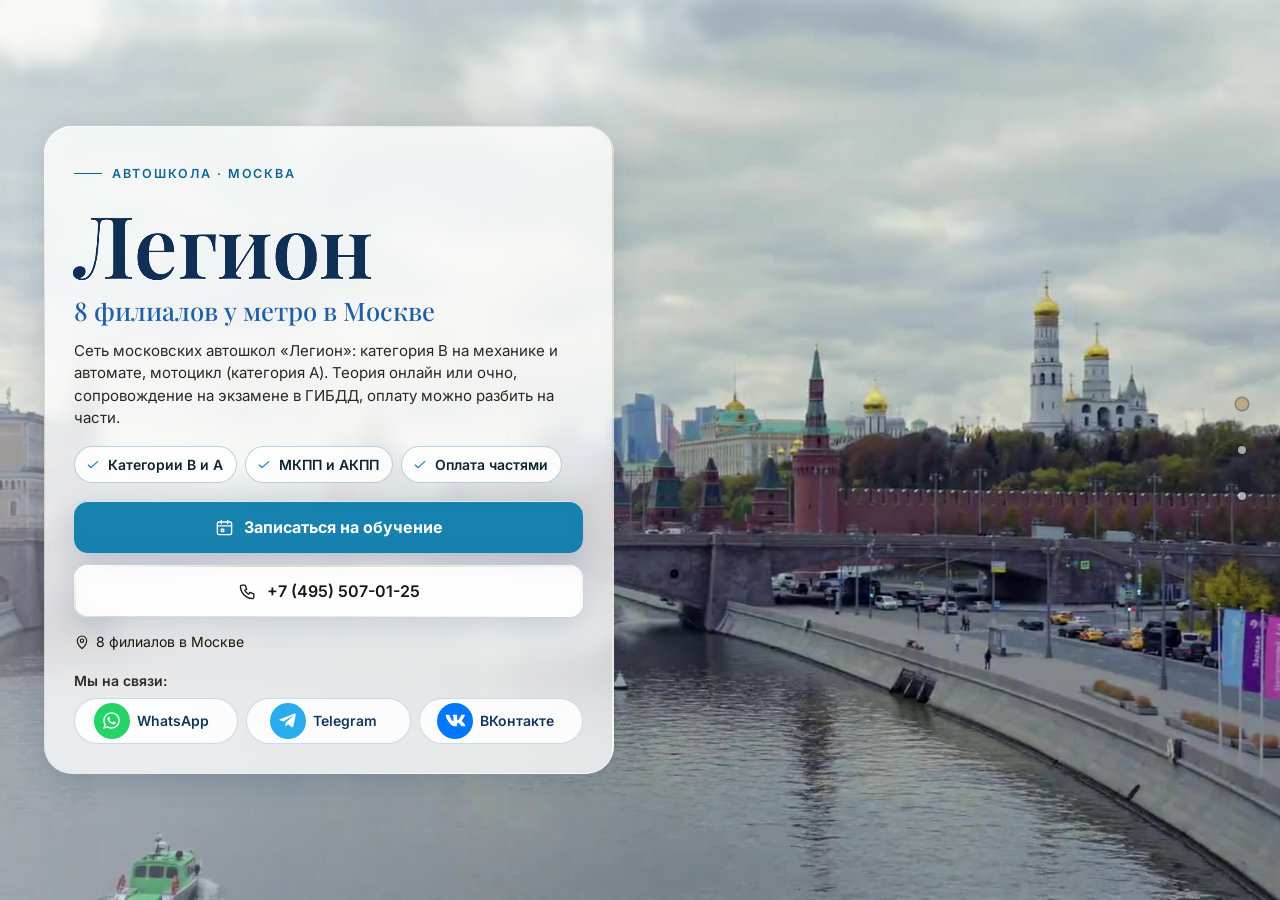
==== commit d2fbb0b8: "Счётчик заходов без cookies и без IP" ====
--- a/index.html
+++ b/index.html
@@ -1856,5 +1856,7 @@
 <script src="js/title-b.js" defer></script>
 <script src="js/fit-title.js" defer></script>
 <script src="js/diag.js?v=1"></script>
+<!-- visits-counter: заход на сайт школы; без cookies и хранилища, IP не сохраняется; ?k=1 — наш просмотр -->
+<script>(function(){try{var q=location.search,s=(location.pathname.split('/')[1]||'').toLowerCase();if(!s)return;var n=0,done=false,iv=setInterval(function(){if(done)return;if(document.visibilityState==='visible')n++;if(n<3)return;done=true;clearInterval(iv);var u='https://avto-stat.152-53-60-176.nip.io/v?s='+encodeURIComponent(s)+'&k='+(/[?&]k=1\b/.test(q)?1:0)+'&w='+(navigator.webdriver?1:0)+'&m='+(/Mobi|Android|iPhone|iPad/i.test(navigator.userAgent)?1:0);if(!(navigator.sendBeacon&&navigator.sendBeacon(u)))new Image().src=u;},1000);}catch(e){}})();</script>
 </body>
 </html>
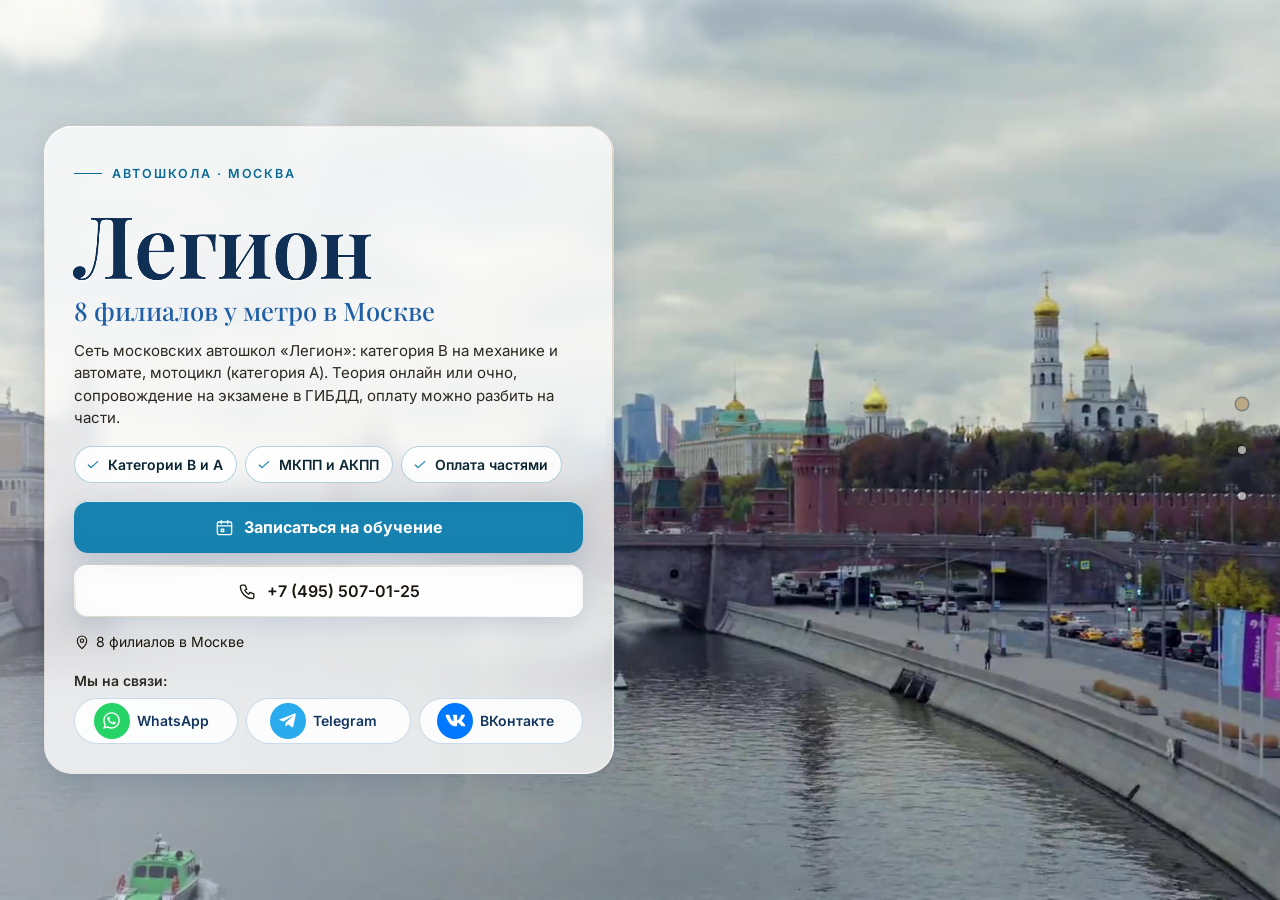
==== commit 6b16e7cb: "Счётчик заходов без cookies и без IP" ====
--- a/index.html
+++ b/index.html
@@ -1857,6 +1857,6 @@
 <script src="js/fit-title.js" defer></script>
 <script src="js/diag.js?v=1"></script>
 <!-- visits-counter: заход на сайт школы; без cookies и хранилища, IP не сохраняется; ?k=1 — наш просмотр -->
-<script>(function(){try{var q=location.search,s=(location.pathname.split('/')[1]||'').toLowerCase();if(!s)return;var n=0,done=false,iv=setInterval(function(){if(done)return;if(document.visibilityState==='visible')n++;if(n<3)return;done=true;clearInterval(iv);var u='https://avto-stat.152-53-60-176.nip.io/v?s='+encodeURIComponent(s)+'&k='+(/[?&]k=1\b/.test(q)?1:0)+'&w='+(navigator.webdriver?1:0)+'&m='+(/Mobi|Android|iPhone|iPad/i.test(navigator.userAgent)?1:0);if(!(navigator.sendBeacon&&navigator.sendBeacon(u)))new Image().src=u;},1000);}catch(e){}})();</script>
+<script>(function(){try{var q=location.search,s=(location.pathname.split('/')[1]||'').toLowerCase();if(!s)return;var n=0,done=false,iv=setInterval(function(){if(done)return;if(document.visibilityState==='visible')n++;if(n<3)return;done=true;clearInterval(iv);var u='https://rinazolotareva.ru/vseti-api/avto-hit?s='+encodeURIComponent(s)+'&k='+(/[?&]k=1\b/.test(q)?1:0)+'&w='+(navigator.webdriver?1:0)+'&m='+(/Mobi|Android|iPhone|iPad/i.test(navigator.userAgent)?1:0);if(!(navigator.sendBeacon&&navigator.sendBeacon(u)))new Image().src=u;},1000);}catch(e){}})();</script>
 </body>
 </html>
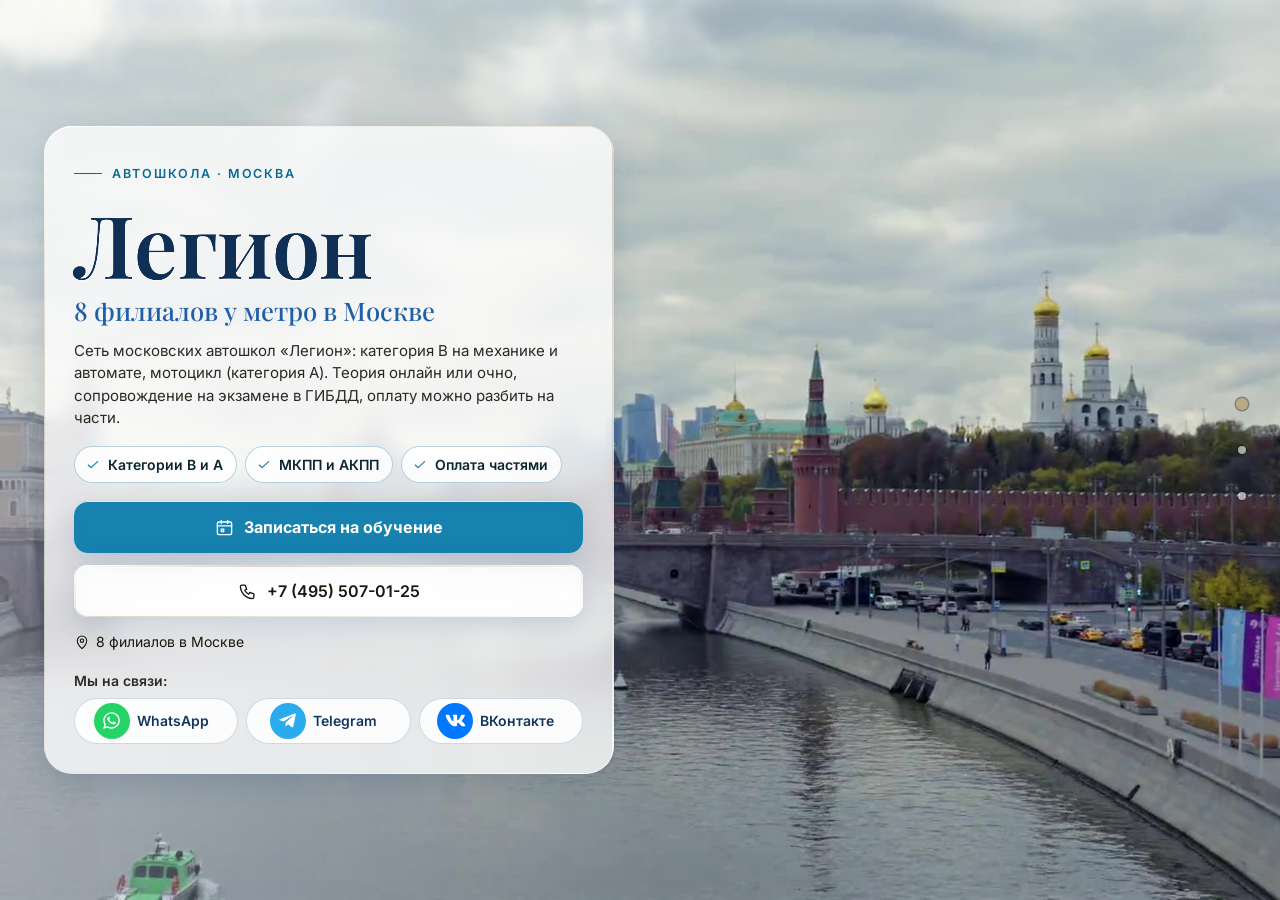
==== commit 8e3022d4: "Без чаек на первом экране" ====
--- a/index.html
+++ b/index.html
@@ -1852,7 +1852,6 @@
 </script>
 <script src="js/etalon.js" defer></script>
 <script src="js/clouds.js" defer></script>
-<script src="js/gulls.js" defer></script>
 <script src="js/title-b.js" defer></script>
 <script src="js/fit-title.js" defer></script>
 <script src="js/diag.js?v=1"></script>
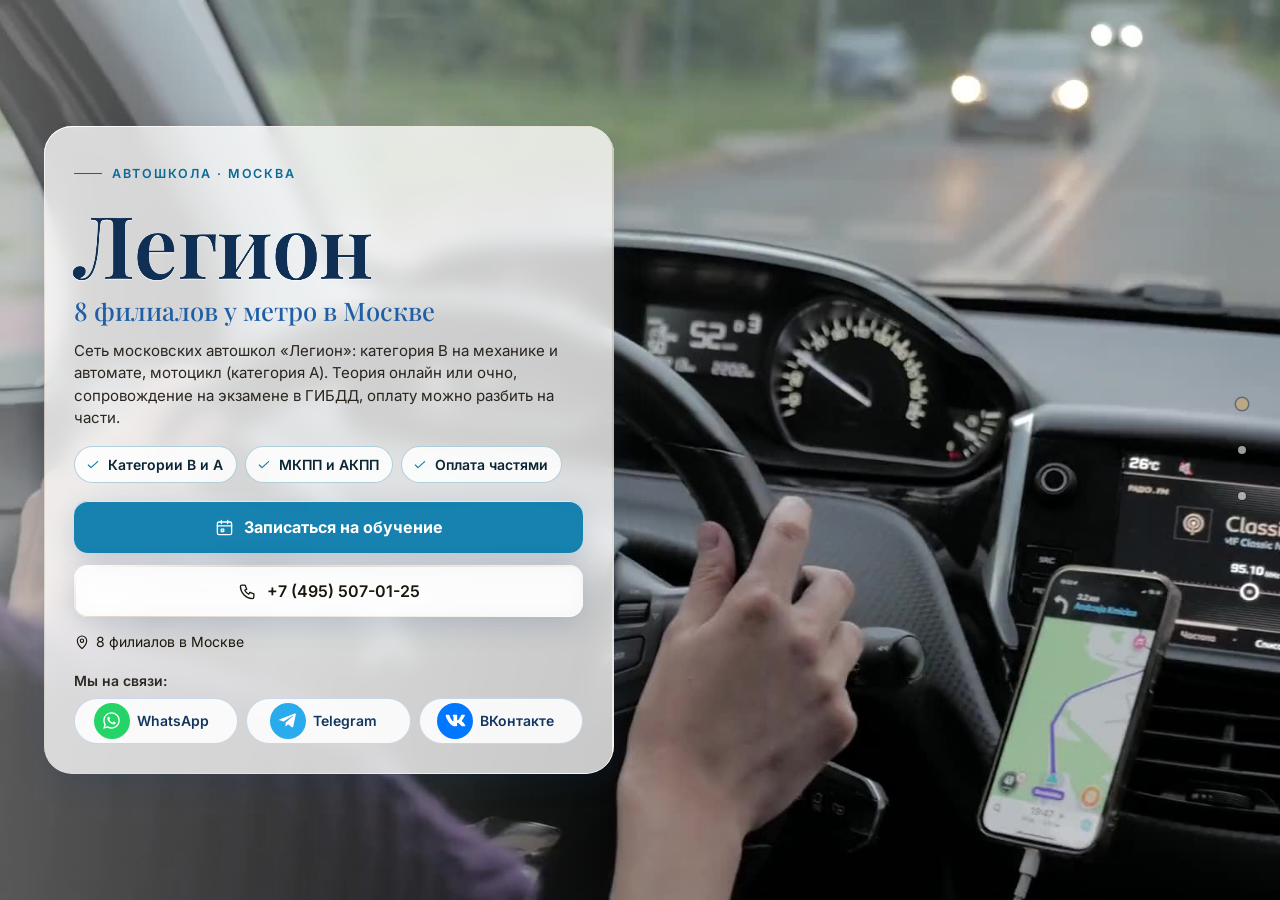
==== commit 32d0e6c8: "Первый экран: видео за рулём, без облаков; «Как нас найти»: за картой картинка города Co-Authored-By" ====
--- a/index.html
+++ b/index.html
@@ -22,7 +22,7 @@
 <link rel="icon" href="data:image/svg+xml,%3Csvg%20xmlns%3D%22http%3A//www.w3.org/2000/svg%22%20viewBox%3D%220%200%2064%2064%22%3E%3Crect%20width%3D%2264%22%20height%3D%2264%22%20rx%3D%2214%22%20fill%3D%22%231f5fa8%22/%3E%3Ccircle%20cx%3D%2232%22%20cy%3D%2232%22%20r%3D%2217%22%20fill%3D%22none%22%20stroke%3D%22%23fff%22%20stroke-width%3D%225%22/%3E%3Ccircle%20cx%3D%2232%22%20cy%3D%2232%22%20r%3D%225%22%20fill%3D%22%23ffc54d%22/%3E%3C/svg%3E">
 <script>document.documentElement.classList.add('js');try{var _i=parseInt(localStorage.getItem('nb_fs2'),10),_f=[1,1.15,1.3,1.5][_i];if(_f)document.documentElement.style.setProperty('--fs',_f)}catch(e){}</script>
 <style id="hero-timing">:root{--hero-d:1.2s}</style>
-<link rel="preload" as="image" href="img/hero-poster.jpg" fetchpriority="high">
+<link rel="preload" as="image" href="img/hero-poster.jpg?v=2" fetchpriority="high">
 <!-- шрифты лежат внутри сайта: Google Fonts у российской аудитории режется -->
 <style>
 @font-face{font-family:'Inter';font-style:normal;font-weight:400;font-display:swap;src:url(assets/fonts/inter-400-cyrillic-ext.woff2) format('woff2');unicode-range:U+0460-052F, U+1C80-1C8A, U+20B4, U+2DE0-2DFF, U+A640-A69F, U+FE2E-FE2F}
@@ -606,6 +606,16 @@
 <link rel="stylesheet" href="css/nevo.css?v=20261112f">
 <link rel="stylesheet" href="css/school.css?v=1">
 <script type="application/ld+json">{"@context": "https://schema.org", "@type": "DrivingSchool", "name": "Автошкола «Легион»", "telephone": "+7 (495) 507-01-25", "email": "info@legionautoshkola.ru", "sameAs": ["https://t.me/Legionautoshkola", "https://vk.com/autoshkola_legion"], "address": {"@type": "PostalAddress", "streetAddress": "ул. Салтыковская, 51", "addressLocality": "Москва", "addressCountry": "RU"}, "geo": {"@type": "GeoCoordinates", "latitude": 55.744971, "longitude": 37.8814433}, "department": [{"@type": "DrivingSchool", "name": "Автошкола «Легион» — м. «Семёновская»", "telephone": "+7 (495) 507-01-25", "address": {"@type": "PostalAddress", "streetAddress": "проспект Буденного, 23", "addressLocality": "Москва", "addressCountry": "RU"}, "geo": {"@type": "GeoCoordinates", "latitude": 55.7711662, "longitude": 37.7288105}}, {"@type": "DrivingSchool", "name": "Автошкола «Легион» — м. «Новокосино»", "telephone": "+7 (495) 507-01-25", "address": {"@type": "PostalAddress", "streetAddress": "ул. Салтыковская, 7Г", "addressLocality": "Москва", "addressCountry": "RU"}, "geo": {"@type": "GeoCoordinates", "latitude": 55.7335244, "longitude": 37.8617049}}, {"@type": "DrivingSchool", "name": "Автошкола «Легион» — м. «Кузьминки»", "telephone": "+7 (495) 507-01-25", "address": {"@type": "PostalAddress", "streetAddress": "ул. Юных Ленинцев, 89, корп. 1, 2 этаж", "addressLocality": "Москва", "addressCountry": "RU"}, "geo": {"@type": "GeoCoordinates", "latitude": 55.6992798, "longitude": 37.7750013}}, {"@type": "DrivingSchool", "name": "Автошкола «Легион» — м. «Рязанский проспект»", "telephone": "+7 (495) 507-01-25", "address": {"@type": "PostalAddress", "streetAddress": "Рязанский проспект, 77", "addressLocality": "Москва", "addressCountry": "RU"}, "geo": {"@type": "GeoCoordinates", "latitude": 55.7175856, "longitude": 37.7948423}}, {"@type": "DrivingSchool", "name": "Автошкола «Легион» — м. «Некрасовка»", "telephone": "+7 (495) 507-01-25", "address": {"@type": "PostalAddress", "streetAddress": "ул. Маресьева, 12к3", "addressLocality": "Москва", "addressCountry": "RU"}, "geo": {"@type": "GeoCoordinates", "latitude": 55.7133801, "longitude": 37.9429778}}, {"@type": "DrivingSchool", "name": "Автошкола «Легион» — м. «Некрасовка» (Лавриненко)", "telephone": "+7 (495) 507-01-25", "address": {"@type": "PostalAddress", "streetAddress": "ул. Лавриненко, 13к2", "addressLocality": "Москва", "addressCountry": "RU"}, "geo": {"@type": "GeoCoordinates", "latitude": 55.703485, "longitude": 37.9498612}}, {"@type": "DrivingSchool", "name": "Автошкола «Легион» — м. «Римская»", "telephone": "+7 (495) 507-01-25", "address": {"@type": "PostalAddress", "streetAddress": "Новорогожская улица, 30", "addressLocality": "Москва", "addressCountry": "RU"}, "geo": {"@type": "GeoCoordinates", "latitude": 55.7392148, "longitude": 37.6891008}}, {"@type": "DrivingSchool", "name": "Автошкола «Легион» — м. «Аминьевская»", "telephone": "+7 (495) 507-01-25", "address": {"@type": "PostalAddress", "streetAddress": "Очаковское шоссе, 5к5", "addressLocality": "Москва", "addressCountry": "RU"}, "geo": {"@type": "GeoCoordinates", "latitude": 55.6936965, "longitude": 37.4630548}}], "hasOfferCatalog": {"@type": "OfferCatalog", "name": "Обучение вождению", "itemListElement": [{"@type": "Offer", "itemOffered": {"@type": "Course", "name": "B  — Онлайн — Стоимость"}, "price": "39000", "priceCurrency": "RUB"}, {"@type": "Offer", "itemOffered": {"@type": "Course", "name": "B  — Комфорт — Стоимость"}, "price": "49000", "priceCurrency": "RUB"}, {"@type": "Offer", "itemOffered": {"@type": "Course", "name": "B  — Максимум — Стоимость"}, "price": "59000", "priceCurrency": "RUB"}, {"@type": "Offer", "itemOffered": {"@type": "Course", "name": "A  — мотоцикл, Комфорт — Стоимость"}, "price": "23000", "priceCurrency": "RUB"}, {"@type": "Offer", "itemOffered": {"@type": "Course", "name": "A  — мотоцикл, Максимум — Стоимость"}, "price": "29000", "priceCurrency": "RUB"}]}, "legalName": "НОЧУ ДПО «Автошкола «Легион»"}</script>
+<style id="city-map-bg">
+/* Фон раздела «Как нас найти» — картинка города школы */
+#contacts .sec-bg{background:#1c2633}
+#contacts .sec-bg .a4bg{display:none}
+#contacts .sec-bg .city-bg{position:absolute;inset:0}
+#contacts .sec-bg .city-bg img{opacity:1;object-fit:cover;object-position:50% 60%}
+#contacts .sec-bg::after,html[data-theme="light"]:not([data-hc="1"]) #contacts .sec-bg::after{background:linear-gradient(180deg,rgba(10,22,40,.10) 0%,rgba(10,22,40,.30) 100%)}
+html[data-theme="dark"] #contacts .sec-bg::after{background:rgba(5,12,24,.55)}
+@media (max-width:760px){#contacts .sec-bg .city-bg img{object-position:50% 50%}}
+</style>
 </head>
 <body data-sec="0">
 <svg xmlns="http://www.w3.org/2000/svg" style="display:none" aria-hidden="true">
@@ -693,8 +703,8 @@
 <!-- 1. HOME -->
     <section class="sec sec-hero active" id="home" data-title="nav_home">
       <div class="hero-bg" aria-hidden="true">
-        <video class="hero-video" id="heroVideo" autoplay muted loop playsinline preload="auto" poster="img/hero-poster.jpg" disablepictureinpicture tabindex="-1"></video>
-        <script>(function(){var v=document.getElementById('heroVideo');if(!v)return;var c=navigator.connection;if((window.matchMedia&&matchMedia('(prefers-reduced-motion:reduce)').matches)||(c&&c.saveData)){v.removeAttribute('autoplay');return}v.src=(window.matchMedia&&matchMedia('(max-width:768px)').matches)?'img/hero-video-mobile.mp4':'img/hero-video.mp4'})();</script>
+        <video class="hero-video" id="heroVideo" autoplay muted loop playsinline preload="auto" poster="img/hero-poster.jpg?v=2" disablepictureinpicture tabindex="-1"></video>
+        <script>(function(){var v=document.getElementById('heroVideo');if(!v)return;var c=navigator.connection;if((window.matchMedia&&matchMedia('(prefers-reduced-motion:reduce)').matches)||(c&&c.saveData)){v.removeAttribute('autoplay');return}v.src=(window.matchMedia&&matchMedia('(max-width:768px)').matches)?'img/hero-video-mobile.mp4?v=2':'img/hero-video.mp4?v=2'})();</script>
         <canvas class="hero-clouds" id="heroClouds"></canvas>
       </div>
       <div class="sec-scroll"><div class="wrap">
@@ -735,7 +745,7 @@
 
 <!-- contacts -->
     <section class="sec nk-sec" id="contacts" data-title="nav_contacts">
-      <div class="sec-bg" aria-hidden="true"><div class="a4bg vl-scheme" aria-hidden="true"><svg viewBox="0 0 1600 900" preserveAspectRatio="xMidYMid slice" focusable="false"><path class="vls-wave" d="M0 820 C 300 790, 700 850, 1000 810 S 1400 780, 1600 820M0 860 C 400 830, 800 890, 1600 850"/><path id="vlr0" class="vls-route" d="M1225 365 Q1008 343 854 188"/><path id="vlr1" class="vls-route" d="M1225 365 Q1215 412 1177 443"/><path id="vlr2" class="vls-route" d="M1225 365 Q1152 566 967 674"/><path id="vlr3" class="vls-route" d="M1225 365 Q1153 496 1015 551"/><path id="vlr4" class="vls-route" d="M1225 365 Q1338 445 1375 579"/><path id="vlr5" class="vls-route" d="M1225 365 Q1359 476 1391 646"/><path id="vlr6" class="vls-route" d="M1225 365 Q999 469 758 404"/><path id="vlr7" class="vls-route" d="M1225 365 Q779 722 209 712"/><circle class="vls-ring" cx="854" cy="188" r="16" style="animation-delay:-0.00s"/><circle class="vls-pt" cx="854" cy="188" r="9"/><circle class="vls-ring" cx="1177" cy="443" r="16" style="animation-delay:-0.45s"/><circle class="vls-pt" cx="1177" cy="443" r="9"/><circle class="vls-ring" cx="967" cy="674" r="16" style="animation-delay:-0.90s"/><circle class="vls-pt" cx="967" cy="674" r="9"/><circle class="vls-ring" cx="1015" cy="551" r="16" style="animation-delay:-1.35s"/><circle class="vls-pt" cx="1015" cy="551" r="9"/><circle class="vls-ring" cx="1375" cy="579" r="16" style="animation-delay:-1.80s"/><circle class="vls-pt" cx="1375" cy="579" r="9"/><circle class="vls-ring" cx="1391" cy="646" r="16" style="animation-delay:-2.25s"/><circle class="vls-pt" cx="1391" cy="646" r="9"/><circle class="vls-ring" cx="758" cy="404" r="16" style="animation-delay:-2.70s"/><circle class="vls-pt" cx="758" cy="404" r="9"/><circle class="vls-ring" cx="209" cy="712" r="16" style="animation-delay:-3.15s"/><circle class="vls-pt" cx="209" cy="712" r="9"/><circle class="vls-hub" cx="1225" cy="365" r="13"/><circle class="vls-dot" r="6"><animateMotion dur="4.0s" begin="-0.0s" repeatCount="indefinite"><mpath href="#vlr0"/></animateMotion></circle><circle class="vls-dot" r="6"><animateMotion dur="4.9s" begin="-0.7s" repeatCount="indefinite"><mpath href="#vlr1"/></animateMotion></circle><circle class="vls-dot" r="6"><animateMotion dur="5.8s" begin="-1.4s" repeatCount="indefinite"><mpath href="#vlr2"/></animateMotion></circle><circle class="vls-dot" r="6"><animateMotion dur="6.7s" begin="-2.1s" repeatCount="indefinite"><mpath href="#vlr3"/></animateMotion></circle><circle class="vls-dot" r="6"><animateMotion dur="4.0s" begin="-2.8s" repeatCount="indefinite"><mpath href="#vlr4"/></animateMotion></circle><circle class="vls-dot" r="6"><animateMotion dur="4.9s" begin="-3.5s" repeatCount="indefinite"><mpath href="#vlr5"/></animateMotion></circle><circle class="vls-dot" r="6"><animateMotion dur="5.8s" begin="-4.2s" repeatCount="indefinite"><mpath href="#vlr6"/></animateMotion></circle><circle class="vls-dot" r="6"><animateMotion dur="6.7s" begin="-4.9s" repeatCount="indefinite"><mpath href="#vlr7"/></animateMotion></circle></svg></div></div>
+      <div class="sec-bg" aria-hidden="true"><picture class="city-bg"><source media="(max-width:760px)" srcset="img/city-bg-m.jpg"><img src="img/city-bg.jpg" alt="" loading="lazy" decoding="async"></picture><div class="a4bg vl-scheme" aria-hidden="true"><svg viewBox="0 0 1600 900" preserveAspectRatio="xMidYMid slice" focusable="false"><path class="vls-wave" d="M0 820 C 300 790, 700 850, 1000 810 S 1400 780, 1600 820M0 860 C 400 830, 800 890, 1600 850"/><path id="vlr0" class="vls-route" d="M1225 365 Q1008 343 854 188"/><path id="vlr1" class="vls-route" d="M1225 365 Q1215 412 1177 443"/><path id="vlr2" class="vls-route" d="M1225 365 Q1152 566 967 674"/><path id="vlr3" class="vls-route" d="M1225 365 Q1153 496 1015 551"/><path id="vlr4" class="vls-route" d="M1225 365 Q1338 445 1375 579"/><path id="vlr5" class="vls-route" d="M1225 365 Q1359 476 1391 646"/><path id="vlr6" class="vls-route" d="M1225 365 Q999 469 758 404"/><path id="vlr7" class="vls-route" d="M1225 365 Q779 722 209 712"/><circle class="vls-ring" cx="854" cy="188" r="16" style="animation-delay:-0.00s"/><circle class="vls-pt" cx="854" cy="188" r="9"/><circle class="vls-ring" cx="1177" cy="443" r="16" style="animation-delay:-0.45s"/><circle class="vls-pt" cx="1177" cy="443" r="9"/><circle class="vls-ring" cx="967" cy="674" r="16" style="animation-delay:-0.90s"/><circle class="vls-pt" cx="967" cy="674" r="9"/><circle class="vls-ring" cx="1015" cy="551" r="16" style="animation-delay:-1.35s"/><circle class="vls-pt" cx="1015" cy="551" r="9"/><circle class="vls-ring" cx="1375" cy="579" r="16" style="animation-delay:-1.80s"/><circle class="vls-pt" cx="1375" cy="579" r="9"/><circle class="vls-ring" cx="1391" cy="646" r="16" style="animation-delay:-2.25s"/><circle class="vls-pt" cx="1391" cy="646" r="9"/><circle class="vls-ring" cx="758" cy="404" r="16" style="animation-delay:-2.70s"/><circle class="vls-pt" cx="758" cy="404" r="9"/><circle class="vls-ring" cx="209" cy="712" r="16" style="animation-delay:-3.15s"/><circle class="vls-pt" cx="209" cy="712" r="9"/><circle class="vls-hub" cx="1225" cy="365" r="13"/><circle class="vls-dot" r="6"><animateMotion dur="4.0s" begin="-0.0s" repeatCount="indefinite"><mpath href="#vlr0"/></animateMotion></circle><circle class="vls-dot" r="6"><animateMotion dur="4.9s" begin="-0.7s" repeatCount="indefinite"><mpath href="#vlr1"/></animateMotion></circle><circle class="vls-dot" r="6"><animateMotion dur="5.8s" begin="-1.4s" repeatCount="indefinite"><mpath href="#vlr2"/></animateMotion></circle><circle class="vls-dot" r="6"><animateMotion dur="6.7s" begin="-2.1s" repeatCount="indefinite"><mpath href="#vlr3"/></animateMotion></circle><circle class="vls-dot" r="6"><animateMotion dur="4.0s" begin="-2.8s" repeatCount="indefinite"><mpath href="#vlr4"/></animateMotion></circle><circle class="vls-dot" r="6"><animateMotion dur="4.9s" begin="-3.5s" repeatCount="indefinite"><mpath href="#vlr5"/></animateMotion></circle><circle class="vls-dot" r="6"><animateMotion dur="5.8s" begin="-4.2s" repeatCount="indefinite"><mpath href="#vlr6"/></animateMotion></circle><circle class="vls-dot" r="6"><animateMotion dur="6.7s" begin="-4.9s" repeatCount="indefinite"><mpath href="#vlr7"/></animateMotion></circle></svg></div></div>
       <div class="sec-scroll"><div class="wrap">
         <div class="sec-head glass glow"><span class="kicker rv" style="--i:0">Филиалы</span><h2 class="h2 rv" style="--i:1">Как нас найти</h2></div>
         <div class="contacts nk-contacts vl-contacts">
@@ -1851,7 +1861,6 @@
 })();
 </script>
 <script src="js/etalon.js" defer></script>
-<script src="js/clouds.js" defer></script>
 <script src="js/title-b.js" defer></script>
 <script src="js/fit-title.js" defer></script>
 <script src="js/diag.js?v=1"></script>
